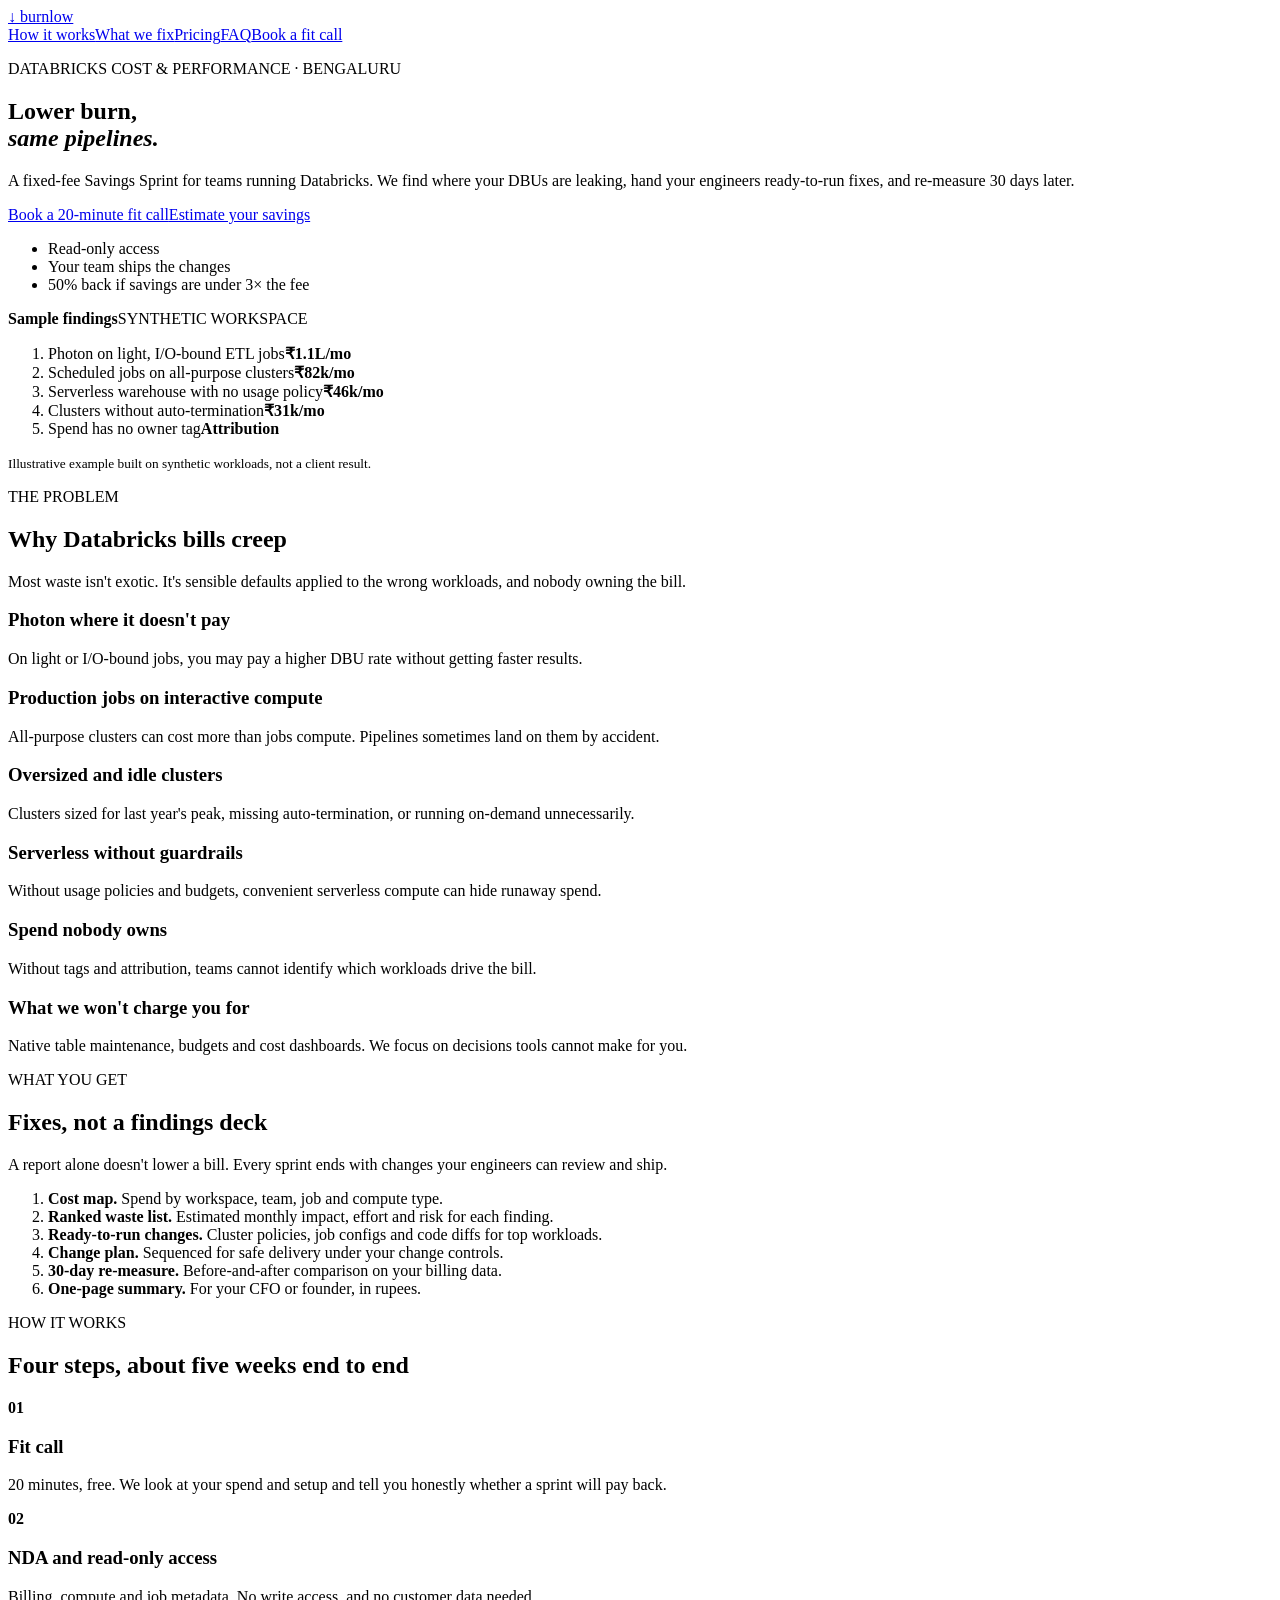
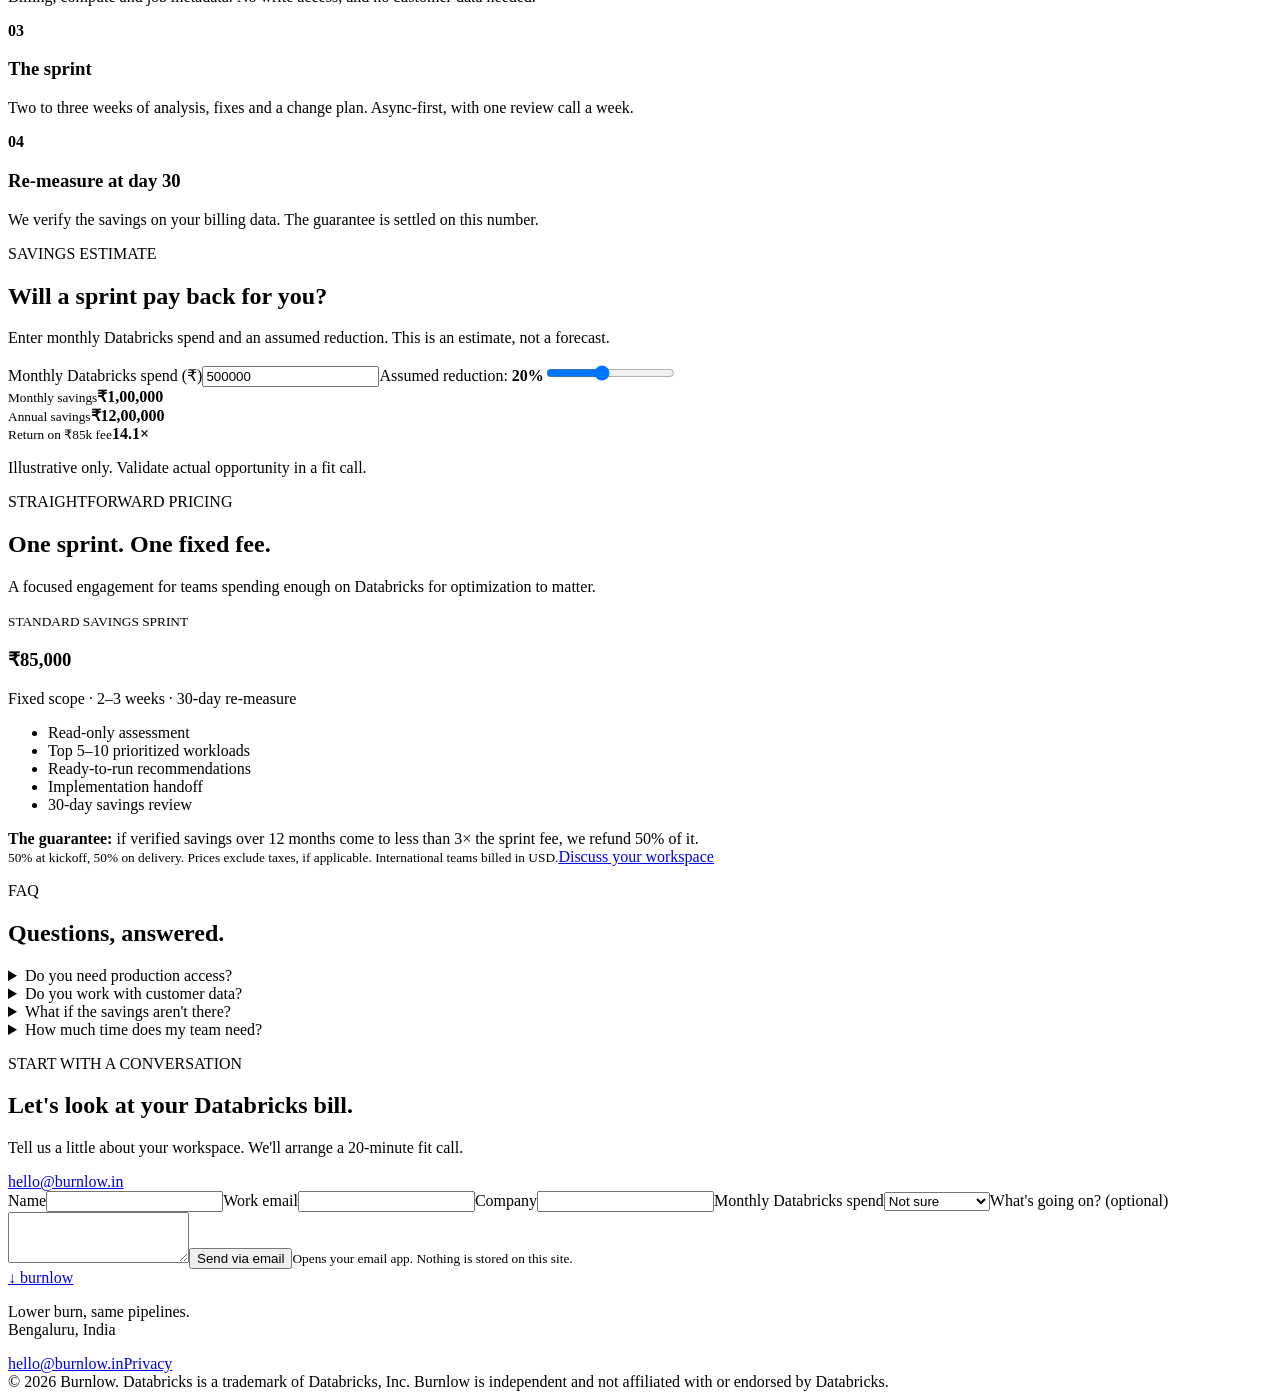
==== public/index.html @ 448f4ff1 "Add public/index.html" ====
<!doctype html>
<html lang="en-IN">
<head>
<meta charset="utf-8"><meta name="viewport" content="width=device-width,initial-scale=1">
<title>Burnlow · Databricks cost &amp; performance sprints</title>
<meta name="description" content="A fixed-fee Databricks Savings Sprint for Indian teams. Find where your DBUs leak, get ready-to-run fixes, and re-measure in 30 days. 50% back if savings are under 3× the fee.">
<link rel="canonical" href="https://burnlow.in/"><link rel="icon" href="assets/favicon.svg" type="image/svg+xml">
<link rel="stylesheet" href="assets/styles.css"><meta name="theme-color" content="#111827">
<meta property="og:type" content="website"><meta property="og:site_name" content="Burnlow"><meta property="og:url" content="https://burnlow.in/">
<meta property="og:title" content="Burnlow · Lower burn, same pipelines."><meta property="og:description" content="Fixed-fee Databricks Savings Sprints for Indian startups and scale-ups.">
<meta property="og:image" content="https://burnlow.in/assets/og-image.png"><meta name="twitter:card" content="summary_large_image">
</head>
<body>
<header class="header"><div class="wrap nav"><a class="brand" href="./"><span class="mark">↓</span> burnlow</a><nav><a href="#how">How it works</a><a href="#fixes">What we fix</a><a href="#pricing">Pricing</a><a href="#faq">FAQ</a><a class="button small" href="#contact">Book a fit call</a></nav></div></header>
<main>
<section class="hero"><div class="wrap hero-grid"><div><p class="eyebrow">DATABRICKS COST &amp; PERFORMANCE · BENGALURU</p><h1>Lower burn,<br><em>same pipelines.</em></h1><p class="lead">A fixed-fee Savings Sprint for teams running Databricks. We find where your DBUs are leaking, hand your engineers ready-to-run fixes, and re-measure 30 days later.</p><div class="actions"><a class="button" href="#contact">Book a 20-minute fit call</a><a class="button ghost" href="#calculator">Estimate your savings</a></div><ul class="checks"><li>Read-only access</li><li>Your team ships the changes</li><li>50% back if savings are under 3× the fee</li></ul></div><aside class="sample"><div class="sample-head"><b>Sample findings</b><span>SYNTHETIC WORKSPACE</span></div><ol><li><span>Photon on light, I/O-bound ETL jobs</span><b>₹1.1L/mo</b></li><li><span>Scheduled jobs on all-purpose clusters</span><b>₹82k/mo</b></li><li><span>Serverless warehouse with no usage policy</span><b>₹46k/mo</b></li><li><span>Clusters without auto-termination</span><b>₹31k/mo</b></li><li><span>Spend has no owner tag</span><b>Attribution</b></li></ol><small>Illustrative example built on synthetic workloads, not a client result.</small></aside></div></section>
<section class="section" id="problem"><div class="wrap"><p class="eyebrow">THE PROBLEM</p><h2>Why Databricks bills creep</h2><p class="intro">Most waste isn't exotic. It's sensible defaults applied to the wrong workloads, and nobody owning the bill.</p><div class="cards"><article><h3>Photon where it doesn't pay</h3><p>On light or I/O-bound jobs, you may pay a higher DBU rate without getting faster results.</p></article><article><h3>Production jobs on interactive compute</h3><p>All-purpose clusters can cost more than jobs compute. Pipelines sometimes land on them by accident.</p></article><article><h3>Oversized and idle clusters</h3><p>Clusters sized for last year's peak, missing auto-termination, or running on-demand unnecessarily.</p></article><article><h3>Serverless without guardrails</h3><p>Without usage policies and budgets, convenient serverless compute can hide runaway spend.</p></article><article><h3>Spend nobody owns</h3><p>Without tags and attribution, teams cannot identify which workloads drive the bill.</p></article><article class="dark"><h3>What we won't charge you for</h3><p>Native table maintenance, budgets and cost dashboards. We focus on decisions tools cannot make for you.</p></article></div></div></section>
<section class="section alt" id="fixes"><div class="wrap split"><div><p class="eyebrow">WHAT YOU GET</p><h2>Fixes, not a findings deck</h2><p class="intro">A report alone doesn't lower a bill. Every sprint ends with changes your engineers can review and ship.</p></div><ol class="deliver"><li><b>Cost map.</b> Spend by workspace, team, job and compute type.</li><li><b>Ranked waste list.</b> Estimated monthly impact, effort and risk for each finding.</li><li><b>Ready-to-run changes.</b> Cluster policies, job configs and code diffs for top workloads.</li><li><b>Change plan.</b> Sequenced for safe delivery under your change controls.</li><li><b>30-day re-measure.</b> Before-and-after comparison on your billing data.</li><li><b>One-page summary.</b> For your CFO or founder, in rupees.</li></ol></div></section>
<section class="section" id="how"><div class="wrap"><p class="eyebrow">HOW IT WORKS</p><h2>Four steps, about five weeks end to end</h2><div class="steps"><article><b>01</b><h3>Fit call</h3><p>20 minutes, free. We look at your spend and setup and tell you honestly whether a sprint will pay back.</p></article><article><b>02</b><h3>NDA and read-only access</h3><p>Billing, compute and job metadata. No write access, and no customer data needed.</p></article><article><b>03</b><h3>The sprint</h3><p>Two to three weeks of analysis, fixes and a change plan. Async-first, with one review call a week.</p></article><article><b>04</b><h3>Re-measure at day 30</h3><p>We verify the savings on your billing data. The guarantee is settled on this number.</p></article></div></div></section>
<section class="section alt" id="calculator"><div class="wrap calc"><div><p class="eyebrow">SAVINGS ESTIMATE</p><h2>Will a sprint pay back for you?</h2><p class="intro">Enter monthly Databricks spend and an assumed reduction. This is an estimate, not a forecast.</p></div><div class="calcbox"><label for="spend">Monthly Databricks spend (₹)</label><input id="spend" type="number" min="0" value="500000"><label for="pct">Assumed reduction: <strong id="pct-out">20%</strong></label><input id="pct" type="range" min="5" max="40" step="5" value="20"><div class="metrics"><div><small>Monthly savings</small><b id="monthly">₹1,00,000</b></div><div><small>Annual savings</small><b id="yearly">₹12,00,000</b></div><div><small>Return on ₹85k fee</small><b id="roi">14.1×</b></div></div><p id="verdict" class="verdict">Illustrative only. Actual savings depend on workload and implementation.</p></div></div></section>
<section class="section" id="pricing"><div class="wrap price"><div><p class="eyebrow">STRAIGHTFORWARD PRICING</p><h2>One sprint. One fixed fee.</h2><p class="intro">A focused engagement for teams spending enough on Databricks for optimization to matter.</p></div><div class="price-card"><small>STANDARD SAVINGS SPRINT</small><h3>₹85,000</h3><p>Fixed scope · 2–3 weeks · 30-day re-measure</p><ul><li>Read-only assessment</li><li>Top 5–10 prioritized workloads</li><li>Ready-to-run recommendations</li><li>Implementation handoff</li><li>30-day savings review</li></ul><div class="guarantee"><b>The guarantee:</b> if verified savings over 12 months come to less than 3× the sprint fee, we refund 50% of it.</div><small>50% at kickoff, 50% on delivery. Prices exclude taxes, if applicable. International teams billed in USD.</small><a class="button" href="#contact">Discuss your workspace</a></div></div></section>
<section class="section alt" id="faq"><div class="wrap narrow"><p class="eyebrow">FAQ</p><h2>Questions, answered.</h2><details><summary>Do you need production access?</summary><p>No. The assessment uses read-only billing, compute and job metadata. Your team reviews and applies any changes.</p></details><details><summary>Do you work with customer data?</summary><p>No customer or business data is required for the assessment.</p></details><details><summary>What if the savings aren't there?</summary><p>We'll say so during the fit call rather than recommend a sprint that is unlikely to pay back. The guarantee is based on verified savings over 12 months.</p></details><details><summary>How much time does my team need?</summary><p>One fit call, access to agreed metadata, and a weekly review. Your engineers own production changes.</p></details></div></section>
<section class="section contact" id="contact"><div class="wrap contact-grid"><div><p class="eyebrow">START WITH A CONVERSATION</p><h2>Let's look at your Databricks bill.</h2><p class="intro">Tell us a little about your workspace. We'll arrange a 20-minute fit call.</p><a class="email" href="mailto:hello@burnlow.in">hello@burnlow.in</a></div><form id="contact-form"><label>Name</label><input name="name" required><label>Work email</label><input name="email" type="email" required><label>Company</label><input name="company"><label>Monthly Databricks spend</label><select name="spend"><option>Not sure</option><option>Under ₹3 lakh</option><option>₹3–10 lakh</option><option>₹10–25 lakh</option><option>Over ₹25 lakh</option></select><label>What's going on? (optional)</label><textarea name="message" rows="3"></textarea><button class="button" type="submit">Send via email</button><small id="form-note">Opens your email app. Nothing is stored on this site.</small></form></div></section>
</main>
<footer><div class="wrap foot"><div><a class="brand" href="./"><span class="mark">↓</span> burnlow</a><p>Lower burn, same pipelines.<br>Bengaluru, India</p></div><div><a href="mailto:hello@burnlow.in">hello@burnlow.in</a><a href="privacy.html">Privacy</a></div></div><div class="wrap legal">© 2026 Burnlow. Databricks is a trademark of Databricks, Inc. Burnlow is independent and not affiliated with or endorsed by Databricks.</div></footer>
<script>
(()=>{const $=id=>document.getElementById(id),sp=$('spend'),pct=$('pct');function calc(){let s=Math.max(0,+sp.value||0),p=+pct.value/100,m=s*p,y=m*12;$('pct-out').textContent=pct.value+'%';$('monthly').textContent=new Intl.NumberFormat('en-IN',{style:'currency',currency:'INR',maximumFractionDigits:0}).format(m);$('yearly').textContent=new Intl.NumberFormat('en-IN',{style:'currency',currency:'INR',maximumFractionDigits:0}).format(y);$('roi').textContent=(y/85000).toFixed(1)+'×';$('verdict').textContent=s===0?'Enter your monthly spend to see an estimate.':s<300000||y/85000<3?'A sprint may not pay back yet. Start with Databricks built-in budgets and cost dashboards.':'Illustrative only. Validate actual opportunity in a fit call.'}sp.addEventListener('input',calc);pct.addEventListener('input',calc);calc();$('contact-form').addEventListener('submit',e=>{e.preventDefault();const d=new FormData(e.target),n=(d.get('name')||'').trim(),em=(d.get('email')||'').trim();if(!n||!/^\S+@\S+\.\S+$/.test(em)){$('form-note').textContent='Please add your name and a valid work email.';return}const body=['Name: '+n,'Email: '+em,'Company: '+d.get('company'),'Monthly spend: '+d.get('spend'),'',(d.get('message')||'')].join('\n');location.href='mailto:hello@burnlow.in?subject='+encodeURIComponent('Fit call request')+'&body='+encodeURIComponent(body)})})();
</script>
</body></html>
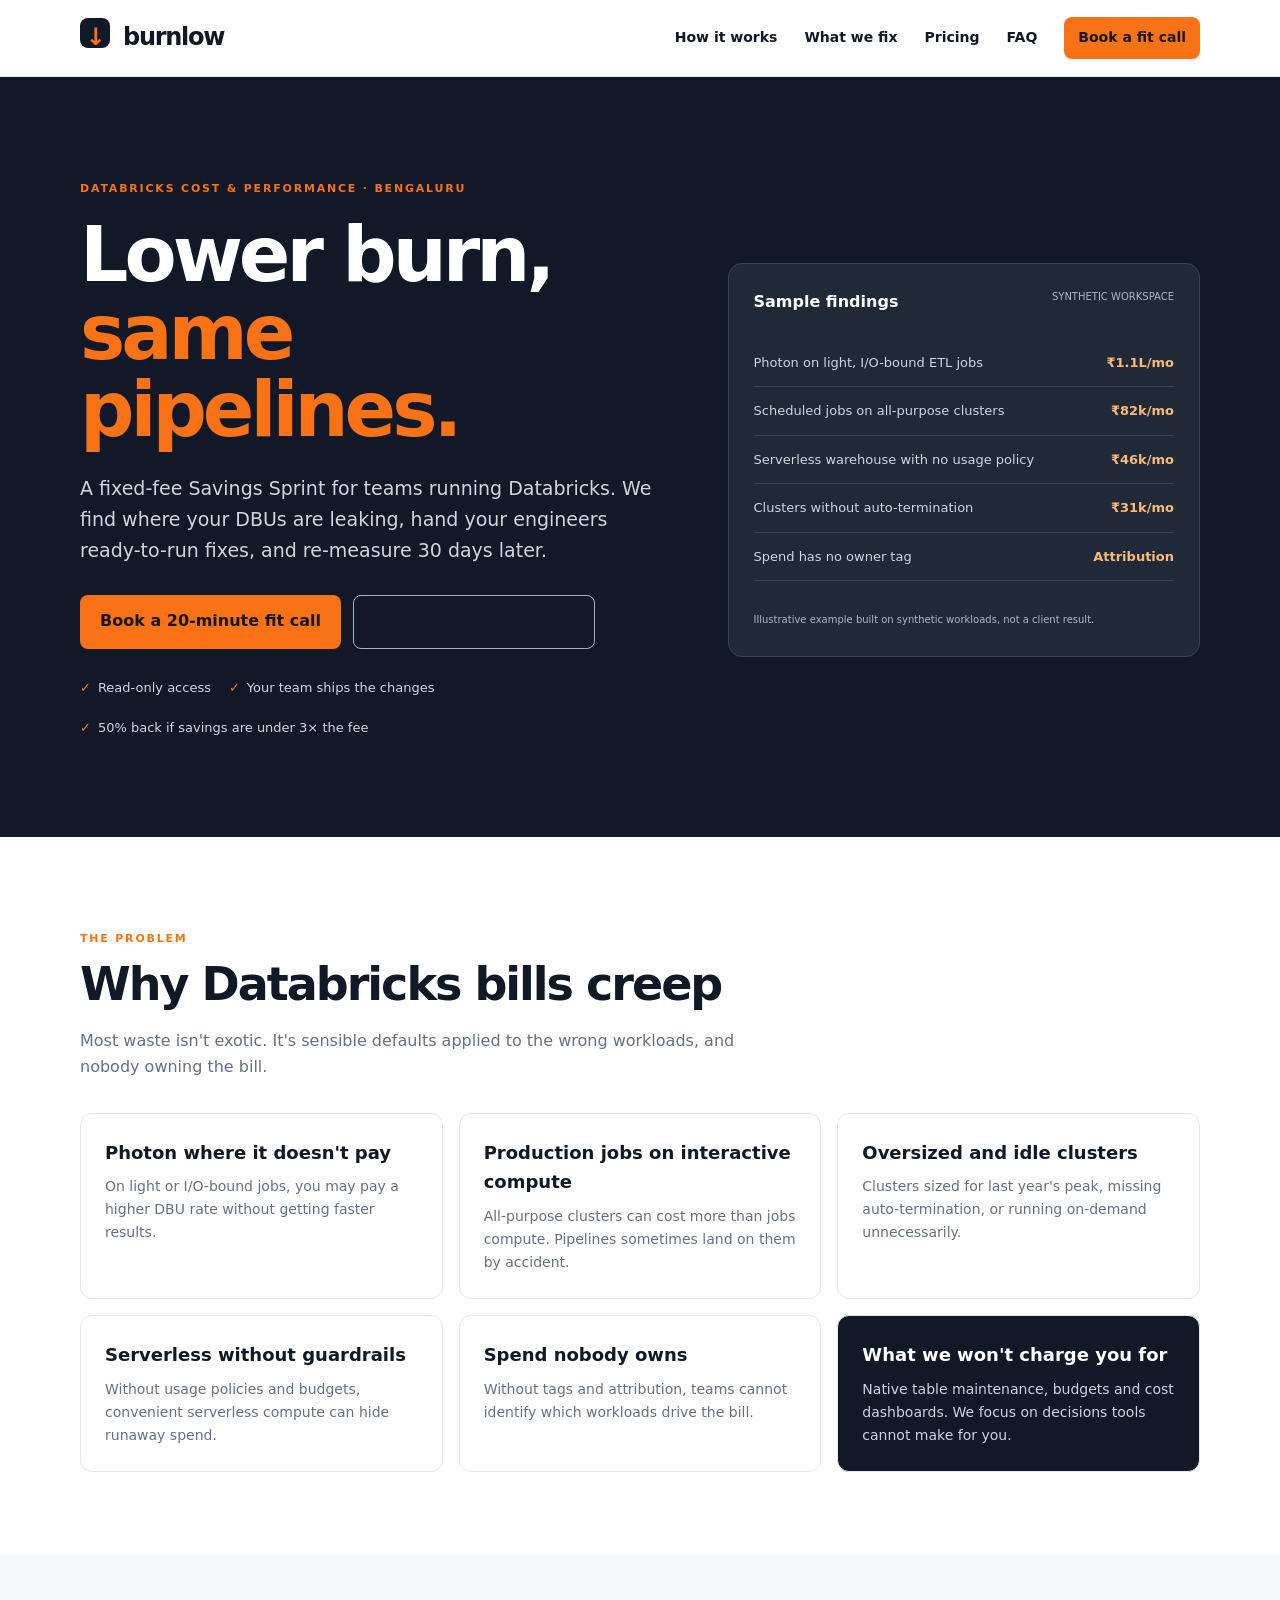
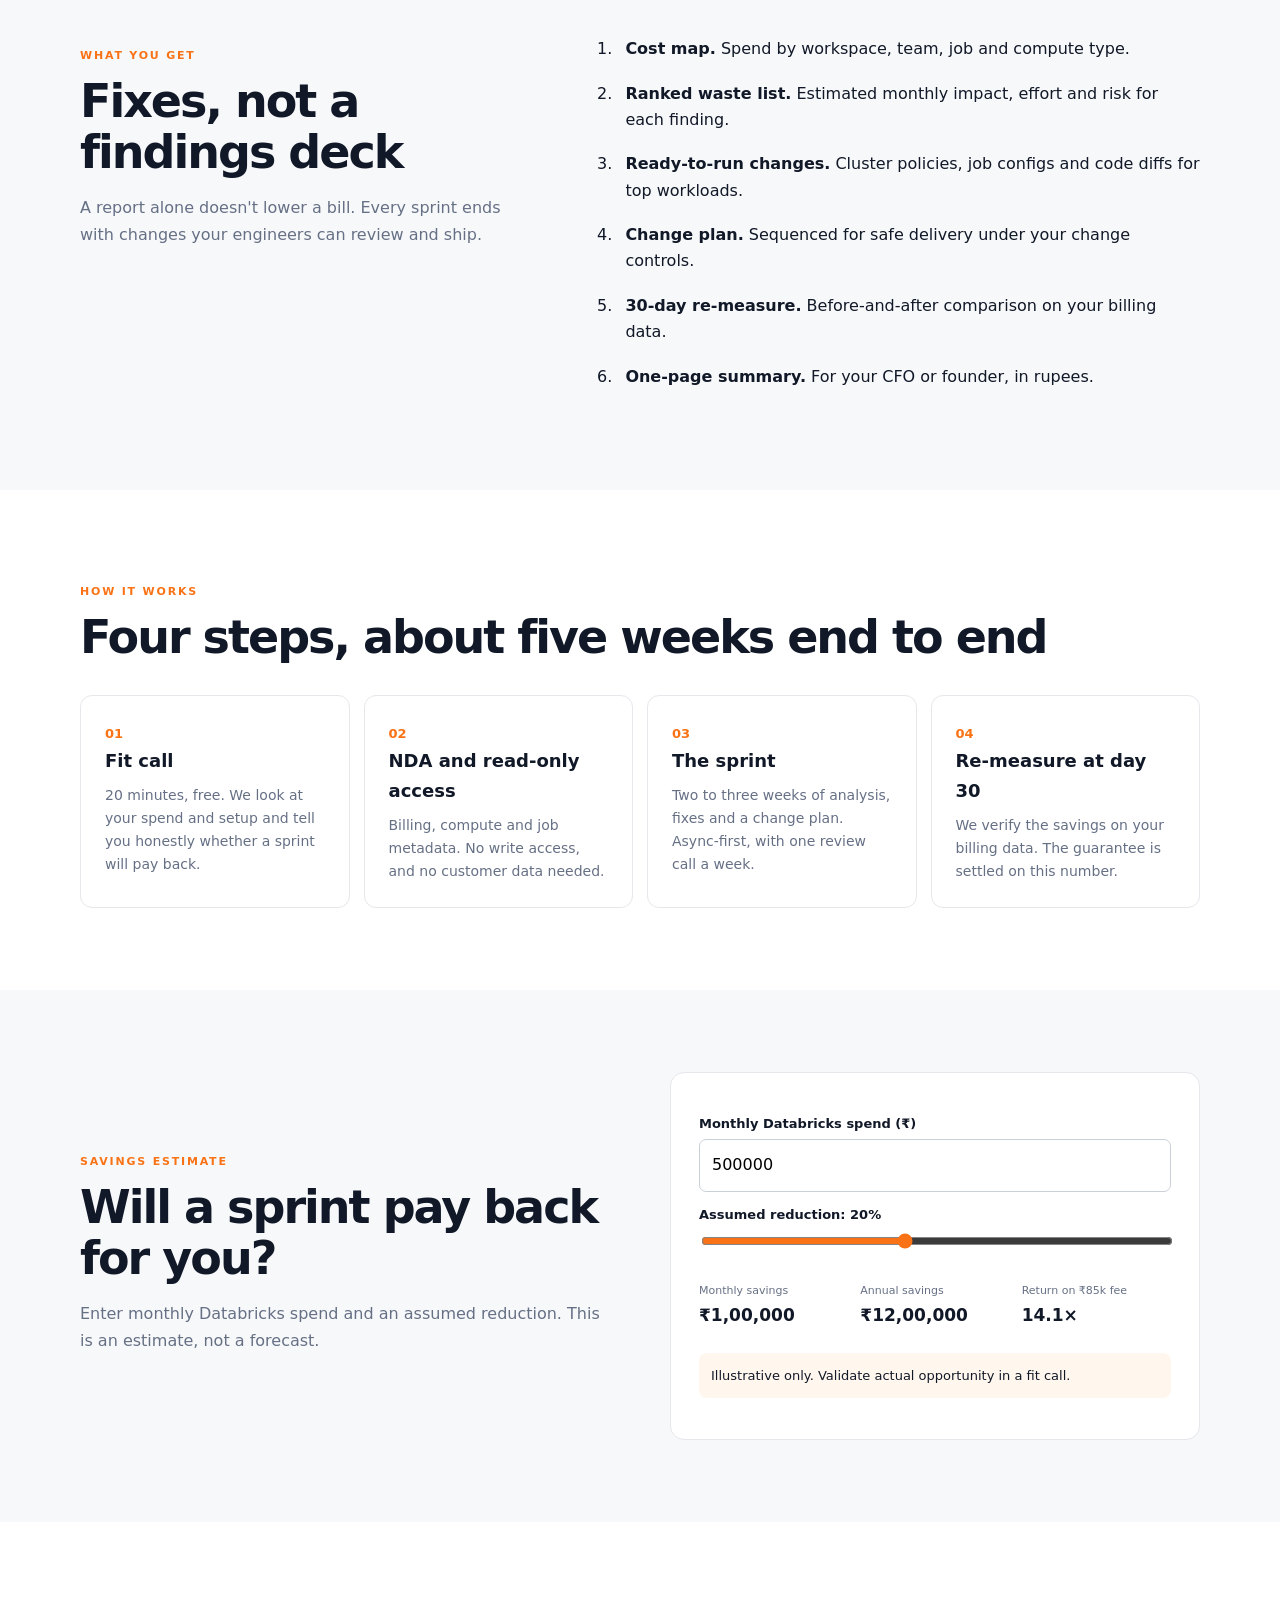
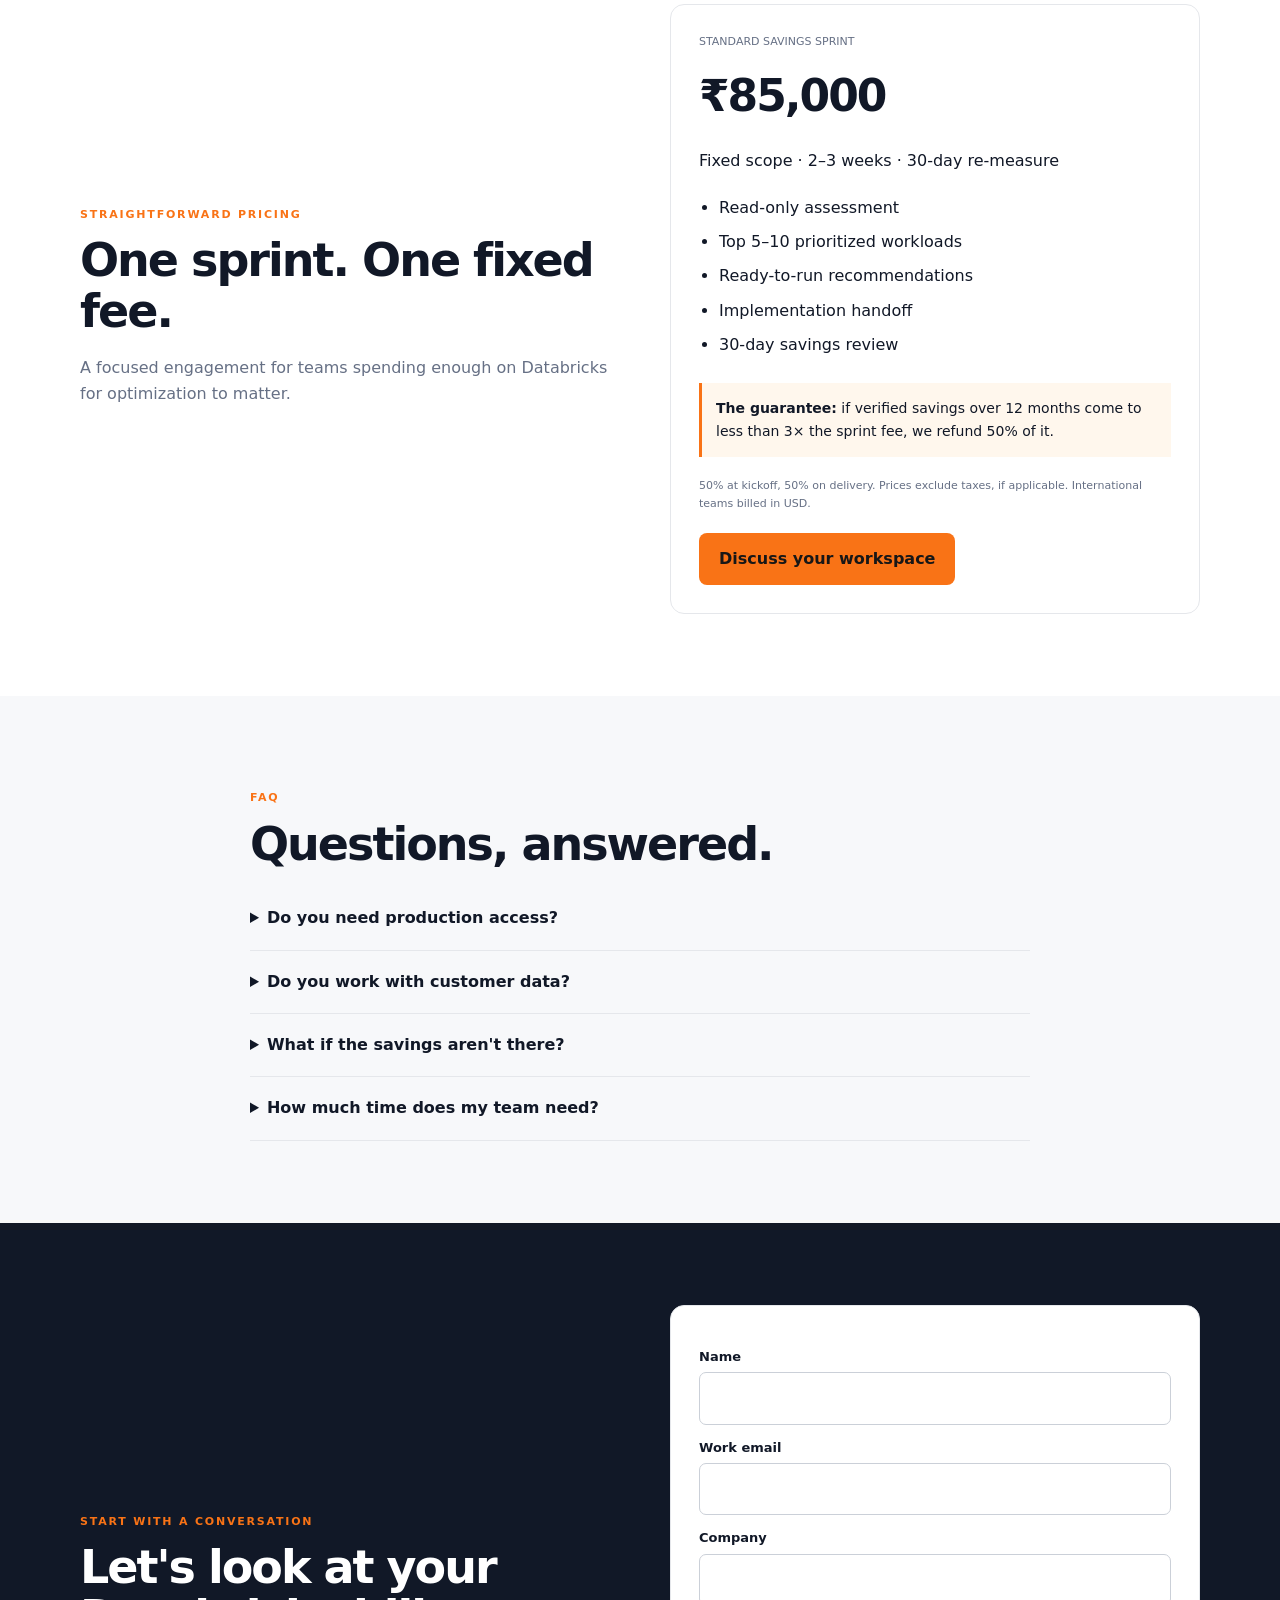
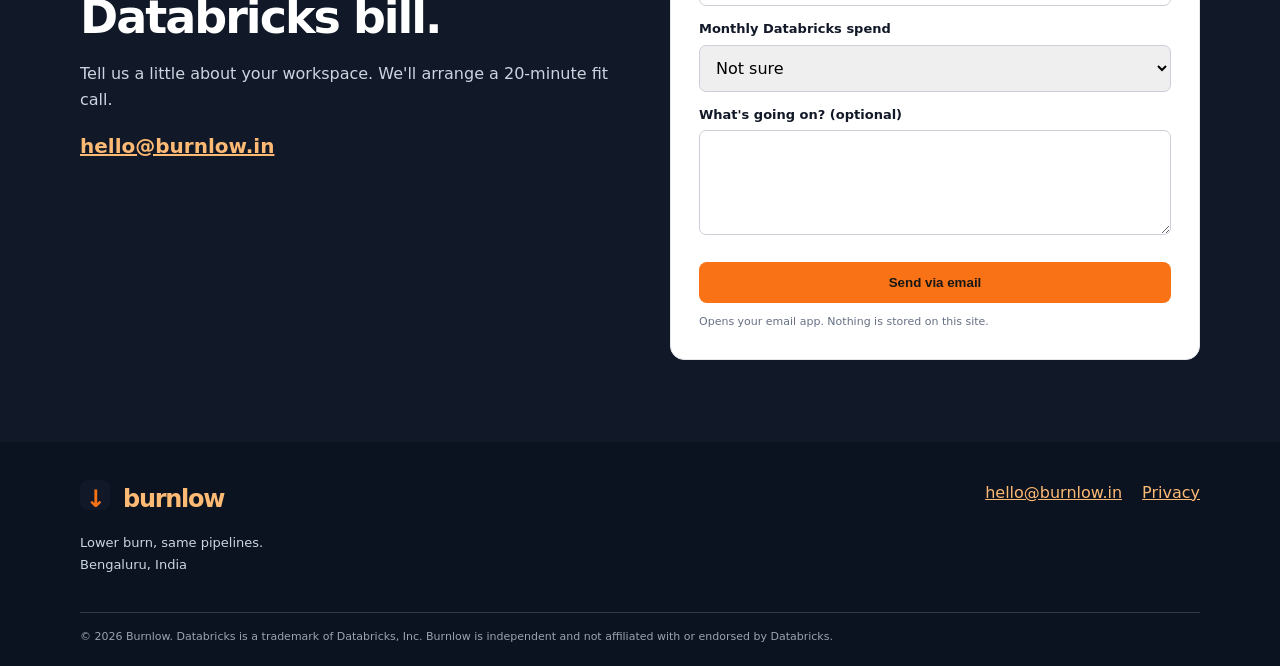
==== commit 30398761: "Remove social preview image until asset is added" ====
--- a/public/index.html
+++ b/public/index.html
@@ -8,7 +8,7 @@
 <link rel="stylesheet" href="assets/styles.css"><meta name="theme-color" content="#111827">
 <meta property="og:type" content="website"><meta property="og:site_name" content="Burnlow"><meta property="og:url" content="https://burnlow.in/">
 <meta property="og:title" content="Burnlow · Lower burn, same pipelines."><meta property="og:description" content="Fixed-fee Databricks Savings Sprints for Indian startups and scale-ups.">
-<meta property="og:image" content="https://burnlow.in/assets/og-image.png"><meta name="twitter:card" content="summary_large_image">
+<meta name="twitter:card" content="summary_large_image">
 </head>
 <body>
 <header class="header"><div class="wrap nav"><a class="brand" href="./"><span class="mark">↓</span> burnlow</a><nav><a href="#how">How it works</a><a href="#fixes">What we fix</a><a href="#pricing">Pricing</a><a href="#faq">FAQ</a><a class="button small" href="#contact">Book a fit call</a></nav></div></header>
--- a/public/assets/styles.css
+++ b/public/assets/styles.css
@@ -0,0 +1 @@
+:root{--ink:#111827;--muted:#667085;--line:#e5e7eb;--ember:#f97316;--paper:#fff;--soft:#f7f8fa}*{box-sizing:border-box}html{scroll-behavior:smooth}body{margin:0;color:var(--ink);font:16px/1.65 Inter,ui-sans-serif,system-ui,-apple-system,BlinkMacSystemFont,"Segoe UI",sans-serif}a{color:inherit}.wrap{width:min(1120px,calc(100% - 40px));margin:auto}.header{position:sticky;top:0;background:#ffffffed;backdrop-filter:blur(12px);border-bottom:1px solid var(--line);z-index:5}.nav{height:76px;display:flex;align-items:center;justify-content:space-between}.brand{font-size:24px;font-weight:850;text-decoration:none;letter-spacing:-1.3px}.mark{display:inline-grid;place-items:center;background:var(--ink);color:var(--ember);width:30px;height:30px;border-radius:8px;margin-right:6px}.nav nav{display:flex;align-items:center;gap:27px}.nav nav a{text-decoration:none;font-size:14px;font-weight:650}.button{display:inline-block;background:var(--ember);color:#171717;padding:13px 20px;border:0;border-radius:8px;text-decoration:none;font-weight:800;cursor:pointer}.button.small{padding:9px 14px}.button.ghost{background:transparent;border:1px solid #aab0bb;color:var(--ink)}.hero{background:#111827;color:white;padding:92px 0 86px}.hero-grid{display:grid;grid-template-columns:1.1fr .9fr;gap:70px;align-items:center}.eyebrow{font-size:11px;letter-spacing:1.8px;font-weight:850;color:var(--ember)}h1{font-size:clamp(48px,6vw,76px);line-height:1.02;letter-spacing:-4px;margin:18px 0 24px}h1 em{color:var(--ember);font-style:normal}.lead{font-size:19px;color:#d1d5db;max-width:600px}.actions{display:flex;gap:12px;flex-wrap:wrap;margin:28px 0}.checks{display:flex;gap:18px;flex-wrap:wrap;padding:0;list-style:none;color:#d1d5db;font-size:13px}.checks li:before{content:"✓";color:var(--ember);margin-right:7px}.sample{background:#1f2937;border:1px solid #394454;border-radius:14px;padding:25px}.sample-head{display:flex;justify-content:space-between;gap:10px;color:#fff}.sample-head span,.sample small{font-size:10px;color:#aeb8c7}.sample ol{padding:0;list-style:none;margin:24px 0}.sample li{display:flex;justify-content:space-between;gap:14px;border-bottom:1px solid #394454;padding:13px 0;font-size:13px;color:#d1d5db}.sample li b{color:#fdba74;white-space:nowrap}.section{padding:82px 0}.alt{background:var(--soft)}h2{font-size:clamp(32px,4vw,46px);letter-spacing:-2px;line-height:1.1;margin:8px 0 18px}.intro{color:var(--muted);max-width:680px}.cards{display:grid;grid-template-columns:repeat(3,1fr);gap:16px;margin-top:32px}.cards article,.steps article{padding:24px;background:white;border:1px solid var(--line);border-radius:12px}.cards h3,.steps h3{margin:0 0 8px;font-size:18px}.cards p,.steps p{color:var(--muted);font-size:14px;margin:0}.cards .dark{background:var(--ink);color:white}.cards .dark p{color:#cbd5e1}.split{display:grid;grid-template-columns:.85fr 1.15fr;gap:65px}.deliver{margin:0;padding-left:24px}.deliver li{padding:0 0 18px 8px}.steps{display:grid;grid-template-columns:repeat(4,1fr);gap:14px;margin-top:32px}.steps article>b{color:var(--ember);font-size:13px}.calc,.price,.contact-grid{display:grid;grid-template-columns:1fr 1fr;gap:60px;align-items:center}.calcbox,.price-card,form{background:white;border:1px solid var(--line);border-radius:14px;padding:28px}.calcbox label,form label{display:block;font-size:13px;font-weight:750;margin:12px 0 5px}.calcbox input,form input,form select,form textarea{width:100%;padding:12px;border:1px solid #cbd0d8;border-radius:7px;font:inherit}.calcbox input[type=range]{padding:0;accent-color:var(--ember)}.metrics{display:grid;grid-template-columns:repeat(3,1fr);gap:12px;margin:24px 0}.metrics small,.price-card small{display:block;color:var(--muted);font-size:11px}.metrics b{font-size:17px}.verdict{background:#fff7ed;padding:12px;border-radius:8px;font-size:13px}.price-card h3{font-size:44px;letter-spacing:-2px;margin:8px 0}.price-card ul{padding-left:20px}.price-card li{padding:4px 0}.guarantee{background:#fff7ed;border-left:3px solid var(--ember);padding:14px;margin:20px 0;font-size:14px}.price-card .button{margin-top:20px}.narrow{max-width:780px}details{border-bottom:1px solid var(--line);padding:18px 0}summary{font-weight:750;cursor:pointer}details p{color:var(--muted)}.contact{background:var(--ink);color:white}.contact .intro{color:#cbd5e1}.email{color:#fdba74;font-size:20px;font-weight:750}.contact form{color:var(--ink)}form .button{width:100%;margin-top:18px}form small{display:block;color:var(--muted);font-size:11px;margin-top:10px}footer{background:#0b1220;color:#cbd5e1;padding:38px 0 20px}.foot{display:flex;justify-content:space-between}.foot>div:last-child{display:flex;gap:20px}.foot a{color:#fdba74}.foot p{font-size:13px}.legal{border-top:1px solid #303949;margin-top:24px;padding-top:15px;font-size:11px;color:#9ca3af}@media(max-width:800px){.nav nav{gap:12px}.nav nav a:not(.button){display:none}.hero-grid,.split,.calc,.price,.contact-grid{grid-template-columns:1fr;gap:32px}.hero{padding:65px 0}.cards{grid-template-columns:repeat(2,1fr)}.steps{grid-template-columns:repeat(2,1fr)}h1{letter-spacing:-2px}}@media(max-width:520px){.wrap{width:min(100% - 28px,1120px)}.cards,.steps{grid-template-columns:1fr}.section{padding:60px 0}.checks{display:grid;gap:7px}.metrics{grid-template-columns:1fr}.foot{gap:20px;flex-direction:column}.foot>div:last-child{flex-direction:column;gap:5px}.sample li{font-size:12px}}
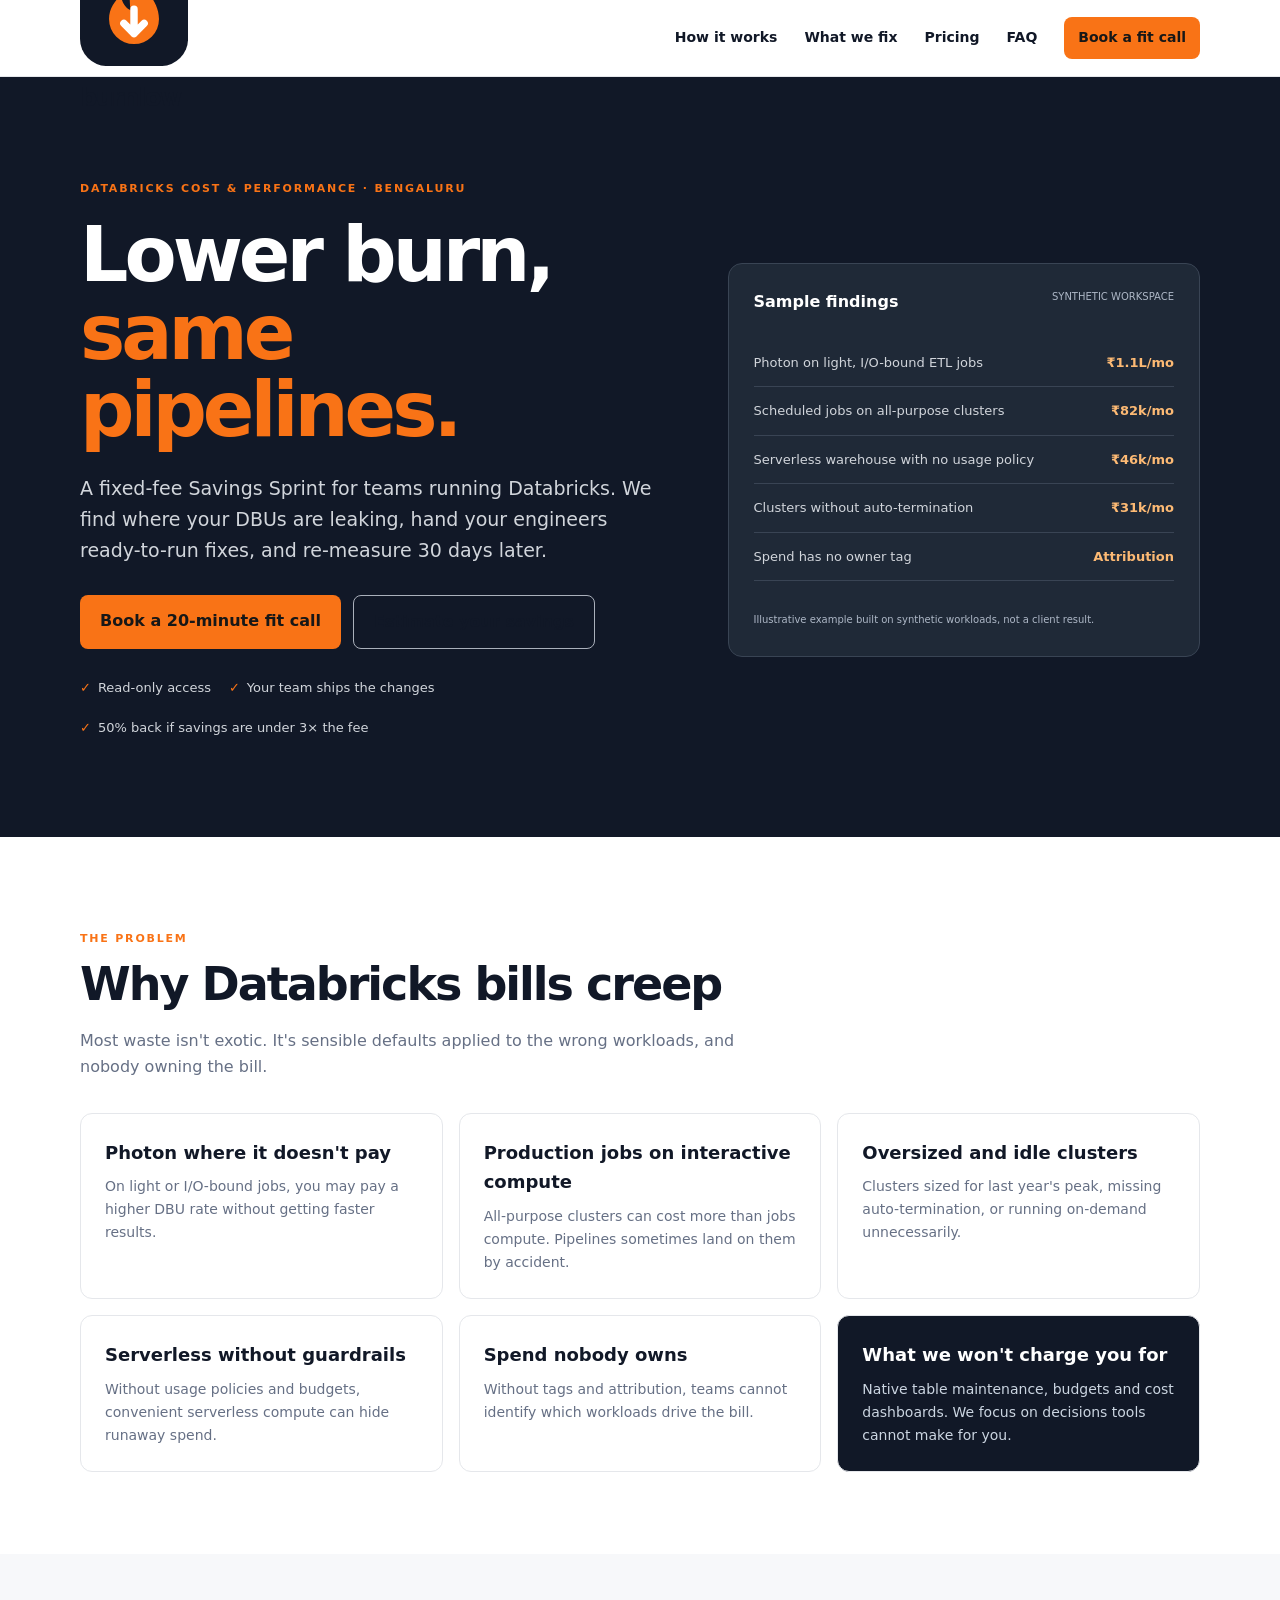
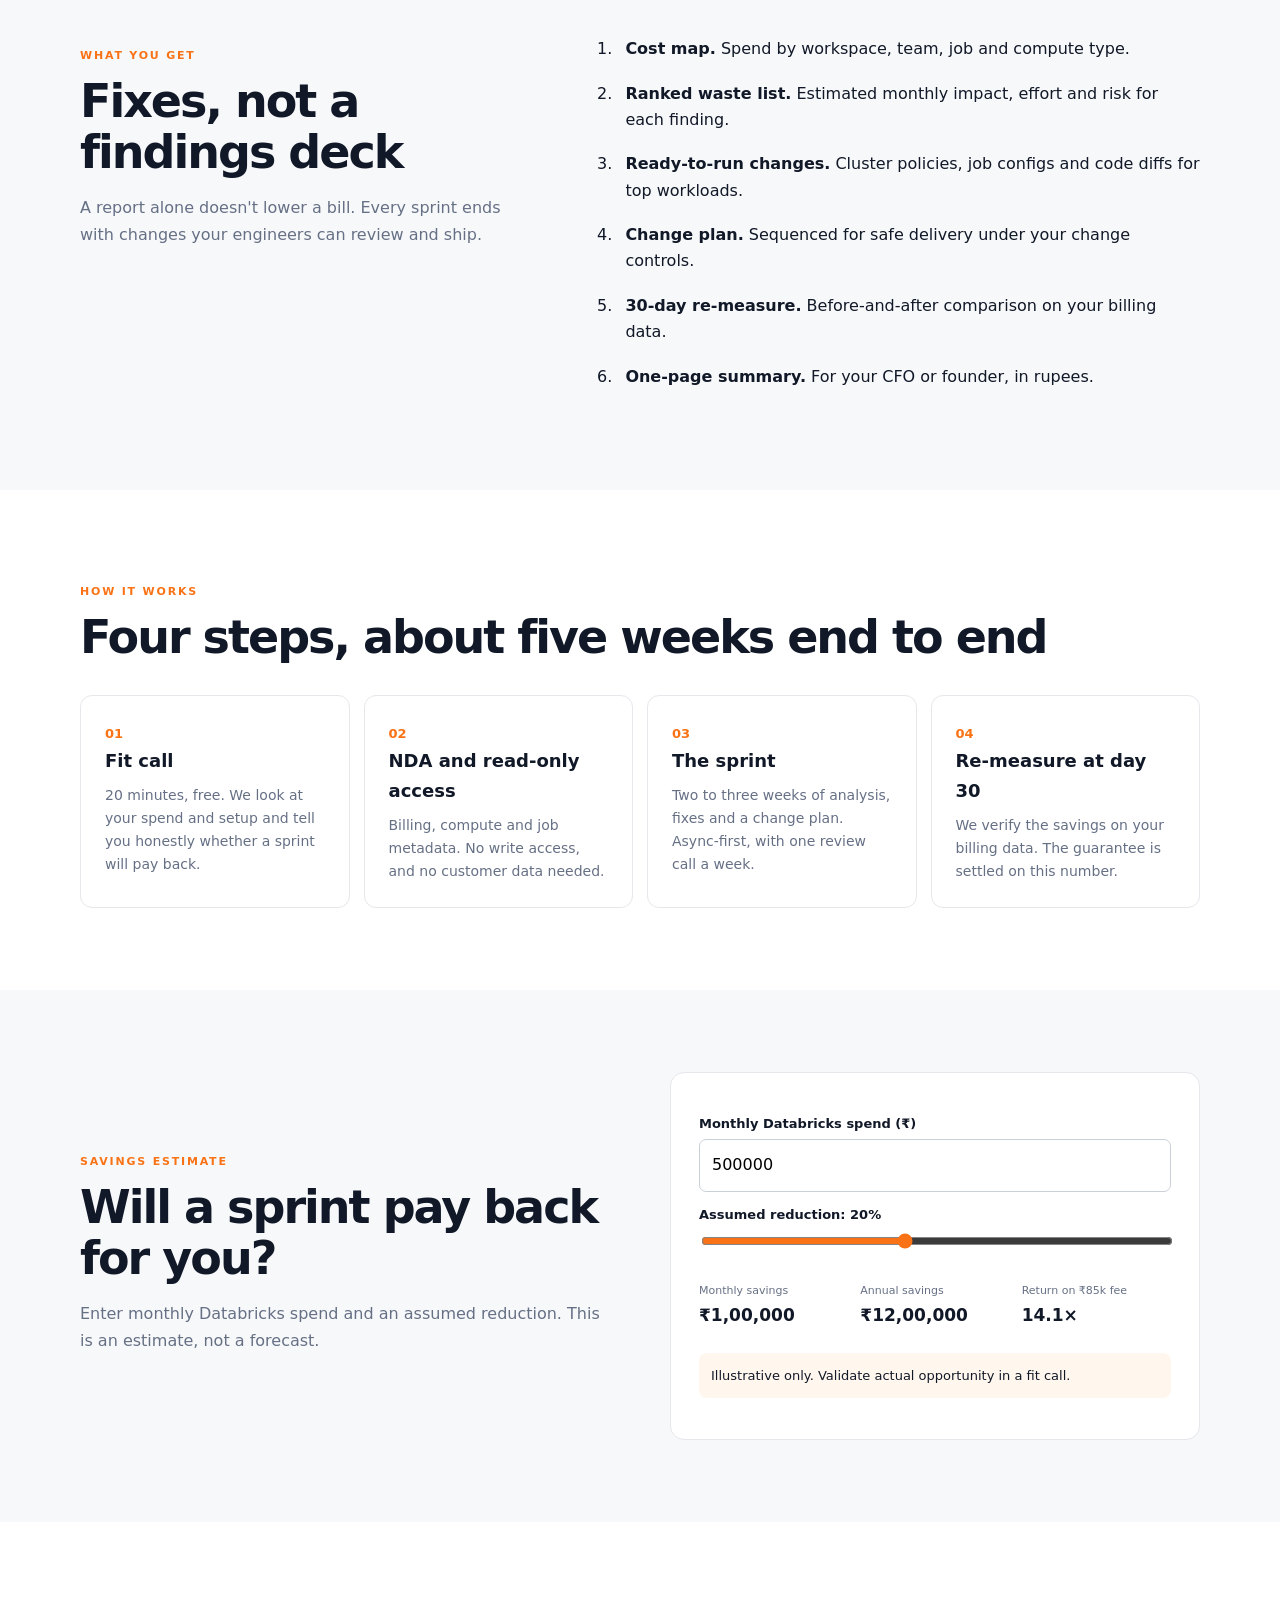
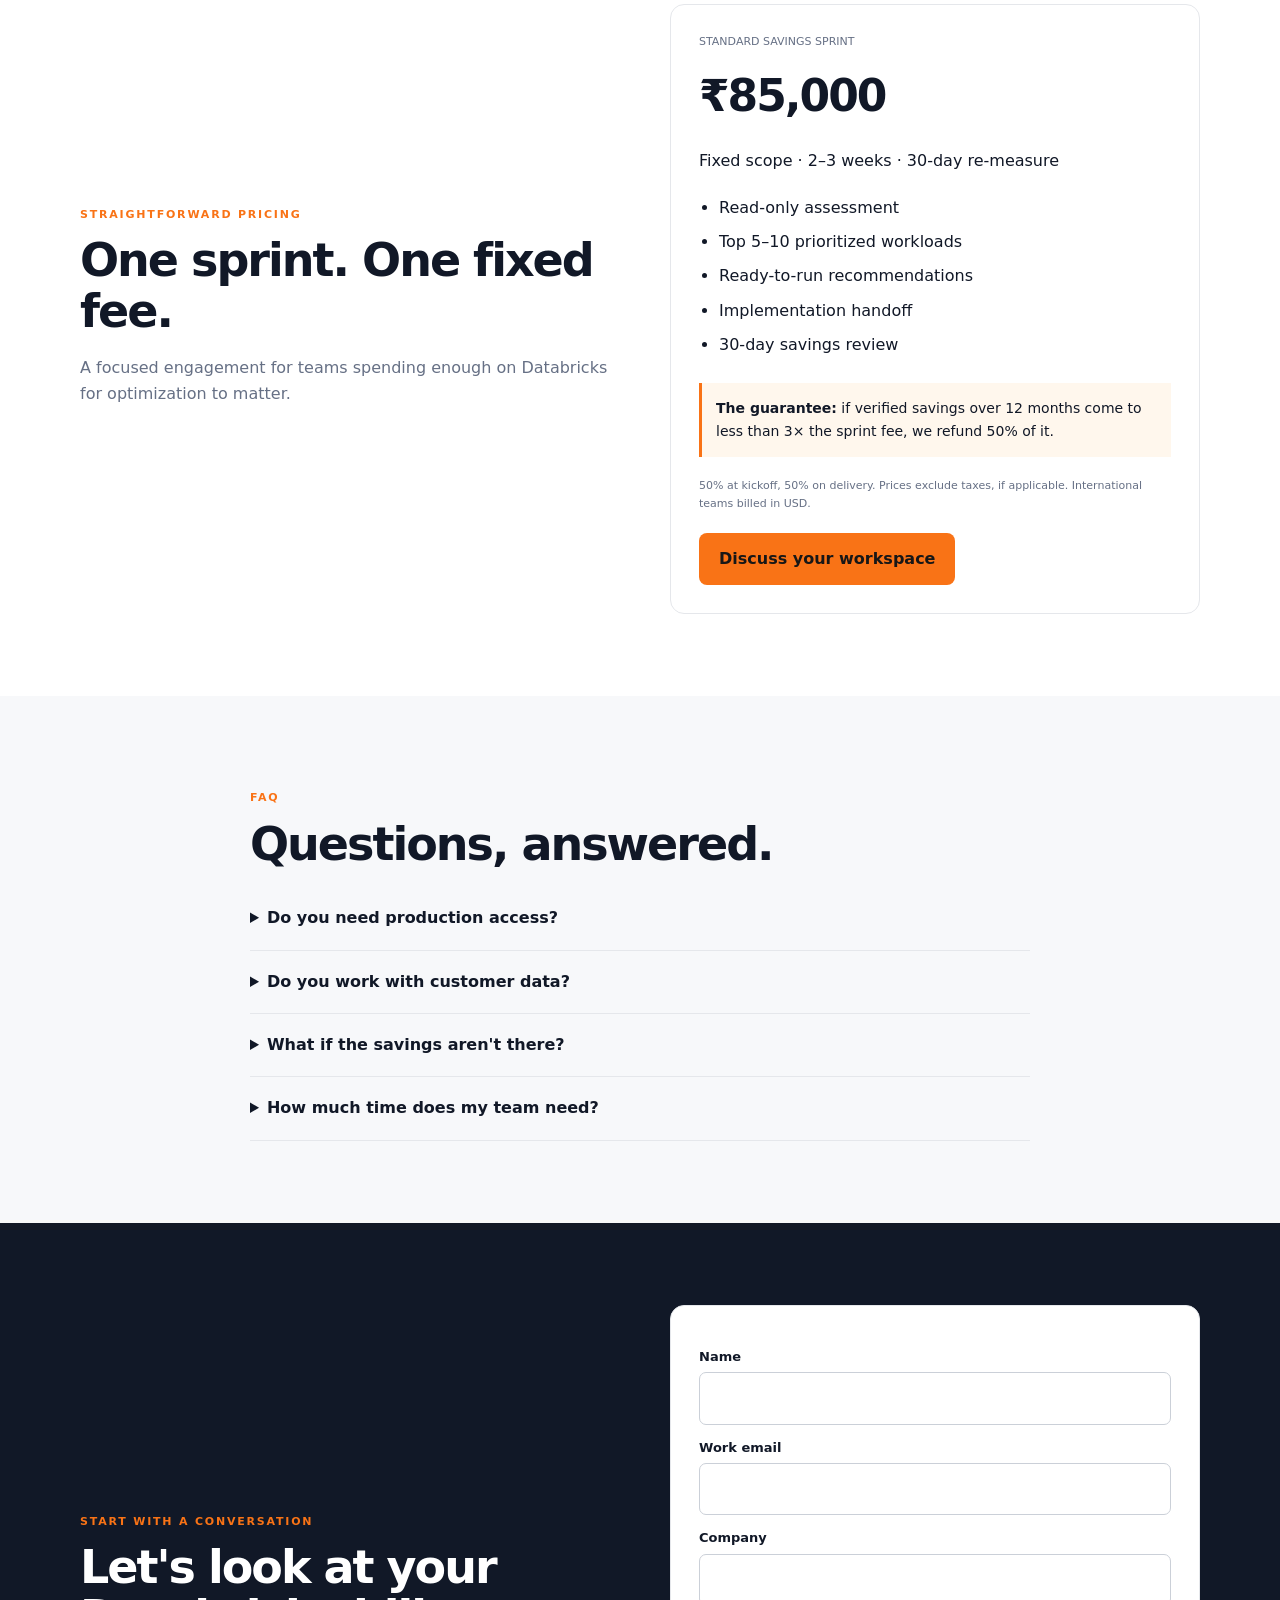
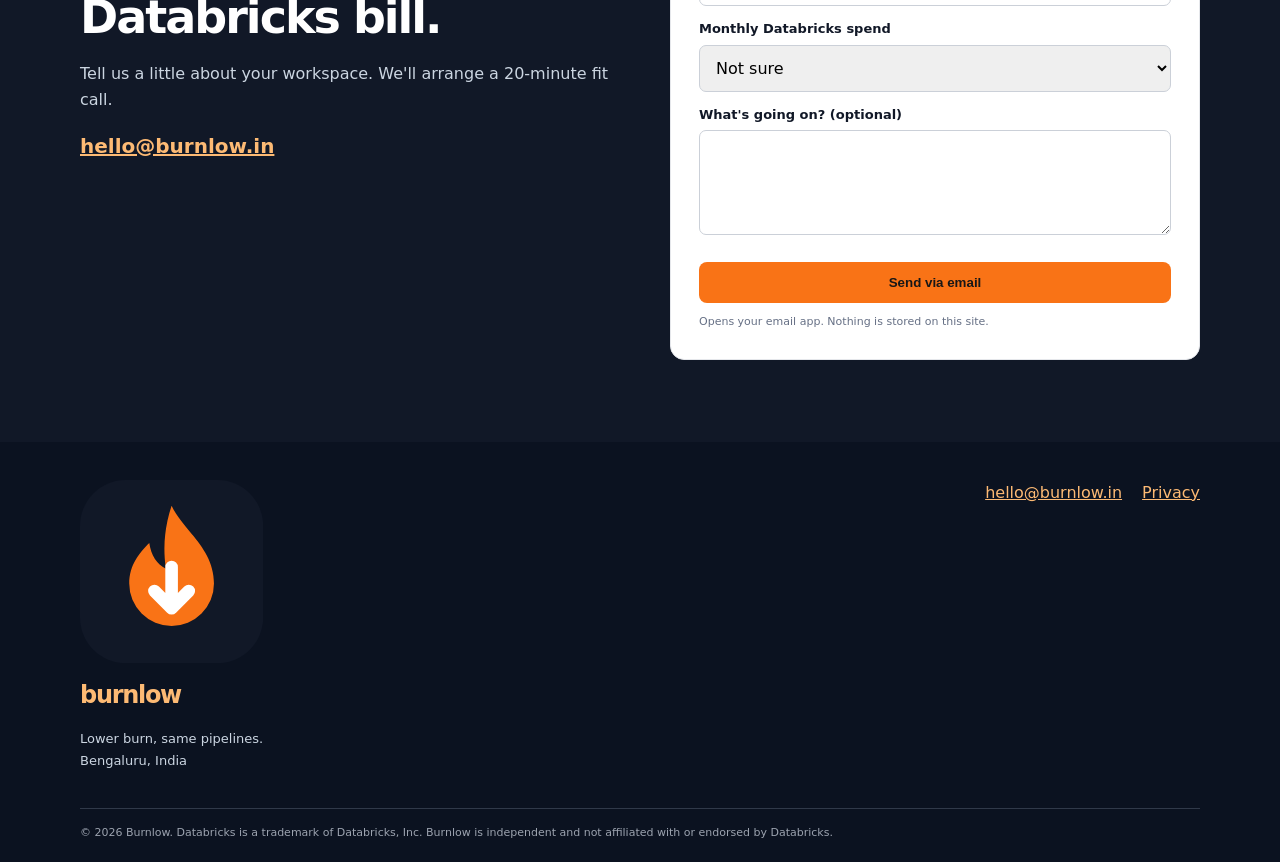
==== commit 508bc6dc: "Restore original Burnlow flame logo" ====
--- a/public/index.html
+++ b/public/index.html
@@ -11,7 +11,7 @@
 <meta name="twitter:card" content="summary_large_image">
 </head>
 <body>
-<header class="header"><div class="wrap nav"><a class="brand" href="./"><span class="mark">↓</span> burnlow</a><nav><a href="#how">How it works</a><a href="#fixes">What we fix</a><a href="#pricing">Pricing</a><a href="#faq">FAQ</a><a class="button small" href="#contact">Book a fit call</a></nav></div></header>
+<header class="header"><div class="wrap nav"><a class="brand" href="./"><svg class="brand-mark" viewBox="0 0 32 32" aria-hidden="true"><rect width="32" height="32" rx="8" fill="#111827"/><path d="M16 4.5c2 4.3 7.4 7.4 7.4 13.6a7.4 7.4 0 0 1-14.8 0c0-3.3 1.8-5.4 3.5-7.1.3 2.1 1.3 3.7 2.9 4.5-.6-4.1-.1-7.7 1-11z" fill="#f97316"/><path d="M16 15.2v7.2m-3-3 3 3 3-3" fill="none" stroke="#fff" stroke-width="2.2" stroke-linecap="round" stroke-linejoin="round"/></svg> burnlow</a><nav><a href="#how">How it works</a><a href="#fixes">What we fix</a><a href="#pricing">Pricing</a><a href="#faq">FAQ</a><a class="button small" href="#contact">Book a fit call</a></nav></div></header>
 <main>
 <section class="hero"><div class="wrap hero-grid"><div><p class="eyebrow">DATABRICKS COST &amp; PERFORMANCE · BENGALURU</p><h1>Lower burn,<br><em>same pipelines.</em></h1><p class="lead">A fixed-fee Savings Sprint for teams running Databricks. We find where your DBUs are leaking, hand your engineers ready-to-run fixes, and re-measure 30 days later.</p><div class="actions"><a class="button" href="#contact">Book a 20-minute fit call</a><a class="button ghost" href="#calculator">Estimate your savings</a></div><ul class="checks"><li>Read-only access</li><li>Your team ships the changes</li><li>50% back if savings are under 3× the fee</li></ul></div><aside class="sample"><div class="sample-head"><b>Sample findings</b><span>SYNTHETIC WORKSPACE</span></div><ol><li><span>Photon on light, I/O-bound ETL jobs</span><b>₹1.1L/mo</b></li><li><span>Scheduled jobs on all-purpose clusters</span><b>₹82k/mo</b></li><li><span>Serverless warehouse with no usage policy</span><b>₹46k/mo</b></li><li><span>Clusters without auto-termination</span><b>₹31k/mo</b></li><li><span>Spend has no owner tag</span><b>Attribution</b></li></ol><small>Illustrative example built on synthetic workloads, not a client result.</small></aside></div></section>
 <section class="section" id="problem"><div class="wrap"><p class="eyebrow">THE PROBLEM</p><h2>Why Databricks bills creep</h2><p class="intro">Most waste isn't exotic. It's sensible defaults applied to the wrong workloads, and nobody owning the bill.</p><div class="cards"><article><h3>Photon where it doesn't pay</h3><p>On light or I/O-bound jobs, you may pay a higher DBU rate without getting faster results.</p></article><article><h3>Production jobs on interactive compute</h3><p>All-purpose clusters can cost more than jobs compute. Pipelines sometimes land on them by accident.</p></article><article><h3>Oversized and idle clusters</h3><p>Clusters sized for last year's peak, missing auto-termination, or running on-demand unnecessarily.</p></article><article><h3>Serverless without guardrails</h3><p>Without usage policies and budgets, convenient serverless compute can hide runaway spend.</p></article><article><h3>Spend nobody owns</h3><p>Without tags and attribution, teams cannot identify which workloads drive the bill.</p></article><article class="dark"><h3>What we won't charge you for</h3><p>Native table maintenance, budgets and cost dashboards. We focus on decisions tools cannot make for you.</p></article></div></div></section>
@@ -22,7 +22,7 @@
 <section class="section alt" id="faq"><div class="wrap narrow"><p class="eyebrow">FAQ</p><h2>Questions, answered.</h2><details><summary>Do you need production access?</summary><p>No. The assessment uses read-only billing, compute and job metadata. Your team reviews and applies any changes.</p></details><details><summary>Do you work with customer data?</summary><p>No customer or business data is required for the assessment.</p></details><details><summary>What if the savings aren't there?</summary><p>We'll say so during the fit call rather than recommend a sprint that is unlikely to pay back. The guarantee is based on verified savings over 12 months.</p></details><details><summary>How much time does my team need?</summary><p>One fit call, access to agreed metadata, and a weekly review. Your engineers own production changes.</p></details></div></section>
 <section class="section contact" id="contact"><div class="wrap contact-grid"><div><p class="eyebrow">START WITH A CONVERSATION</p><h2>Let's look at your Databricks bill.</h2><p class="intro">Tell us a little about your workspace. We'll arrange a 20-minute fit call.</p><a class="email" href="mailto:hello@burnlow.in">hello@burnlow.in</a></div><form id="contact-form"><label>Name</label><input name="name" required><label>Work email</label><input name="email" type="email" required><label>Company</label><input name="company"><label>Monthly Databricks spend</label><select name="spend"><option>Not sure</option><option>Under ₹3 lakh</option><option>₹3–10 lakh</option><option>₹10–25 lakh</option><option>Over ₹25 lakh</option></select><label>What's going on? (optional)</label><textarea name="message" rows="3"></textarea><button class="button" type="submit">Send via email</button><small id="form-note">Opens your email app. Nothing is stored on this site.</small></form></div></section>
 </main>
-<footer><div class="wrap foot"><div><a class="brand" href="./"><span class="mark">↓</span> burnlow</a><p>Lower burn, same pipelines.<br>Bengaluru, India</p></div><div><a href="mailto:hello@burnlow.in">hello@burnlow.in</a><a href="privacy.html">Privacy</a></div></div><div class="wrap legal">© 2026 Burnlow. Databricks is a trademark of Databricks, Inc. Burnlow is independent and not affiliated with or endorsed by Databricks.</div></footer>
+<footer><div class="wrap foot"><div><a class="brand" href="./"><svg class="brand-mark" viewBox="0 0 32 32" aria-hidden="true"><rect width="32" height="32" rx="8" fill="#111827"/><path d="M16 4.5c2 4.3 7.4 7.4 7.4 13.6a7.4 7.4 0 0 1-14.8 0c0-3.3 1.8-5.4 3.5-7.1.3 2.1 1.3 3.7 2.9 4.5-.6-4.1-.1-7.7 1-11z" fill="#f97316"/><path d="M16 15.2v7.2m-3-3 3 3 3-3" fill="none" stroke="#fff" stroke-width="2.2" stroke-linecap="round" stroke-linejoin="round"/></svg> burnlow</a><p>Lower burn, same pipelines.<br>Bengaluru, India</p></div><div><a href="mailto:hello@burnlow.in">hello@burnlow.in</a><a href="privacy.html">Privacy</a></div></div><div class="wrap legal">© 2026 Burnlow. Databricks is a trademark of Databricks, Inc. Burnlow is independent and not affiliated with or endorsed by Databricks.</div></footer>
 <script>
 (()=>{const $=id=>document.getElementById(id),sp=$('spend'),pct=$('pct');function calc(){let s=Math.max(0,+sp.value||0),p=+pct.value/100,m=s*p,y=m*12;$('pct-out').textContent=pct.value+'%';$('monthly').textContent=new Intl.NumberFormat('en-IN',{style:'currency',currency:'INR',maximumFractionDigits:0}).format(m);$('yearly').textContent=new Intl.NumberFormat('en-IN',{style:'currency',currency:'INR',maximumFractionDigits:0}).format(y);$('roi').textContent=(y/85000).toFixed(1)+'×';$('verdict').textContent=s===0?'Enter your monthly spend to see an estimate.':s<300000||y/85000<3?'A sprint may not pay back yet. Start with Databricks built-in budgets and cost dashboards.':'Illustrative only. Validate actual opportunity in a fit call.'}sp.addEventListener('input',calc);pct.addEventListener('input',calc);calc();$('contact-form').addEventListener('submit',e=>{e.preventDefault();const d=new FormData(e.target),n=(d.get('name')||'').trim(),em=(d.get('email')||'').trim();if(!n||!/^\S+@\S+\.\S+$/.test(em)){$('form-note').textContent='Please add your name and a valid work email.';return}const body=['Name: '+n,'Email: '+em,'Company: '+d.get('company'),'Monthly spend: '+d.get('spend'),'',(d.get('message')||'')].join('\n');location.href='mailto:hello@burnlow.in?subject='+encodeURIComponent('Fit call request')+'&body='+encodeURIComponent(body)})})();
 </script>
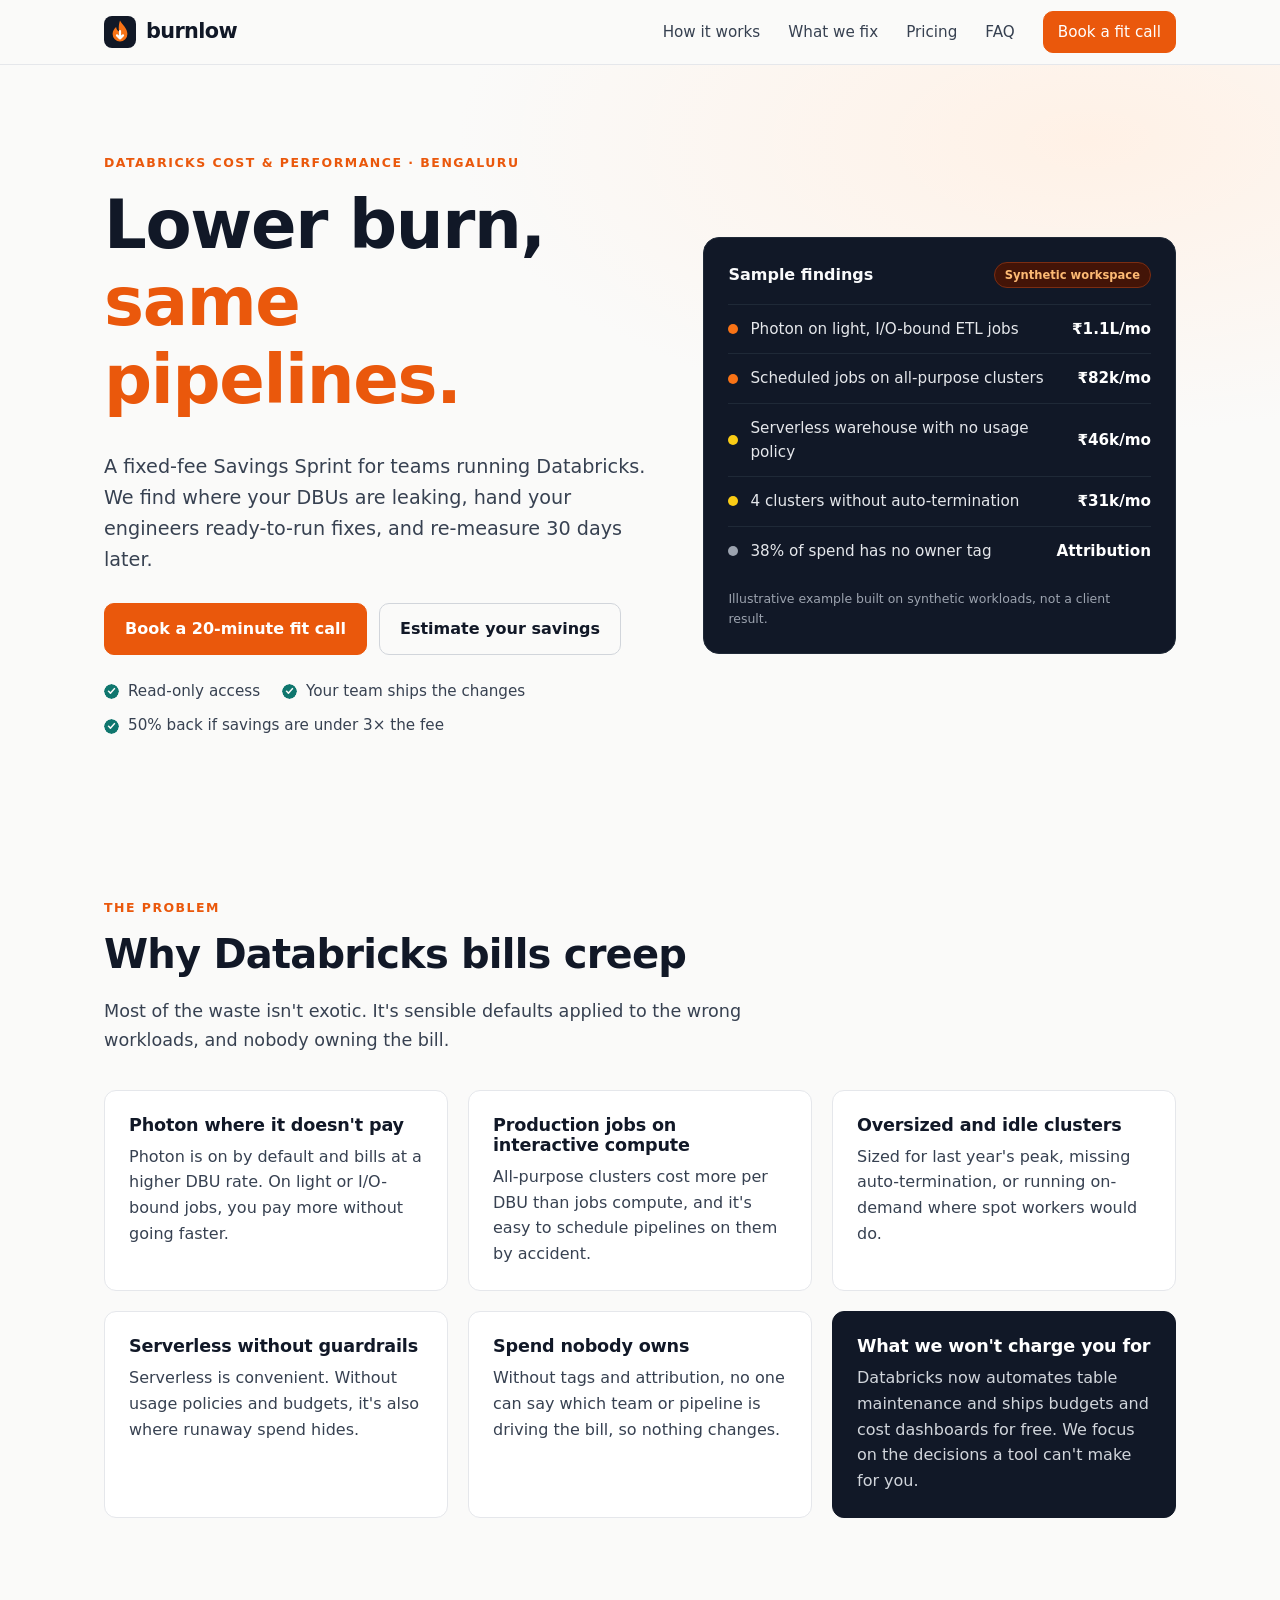
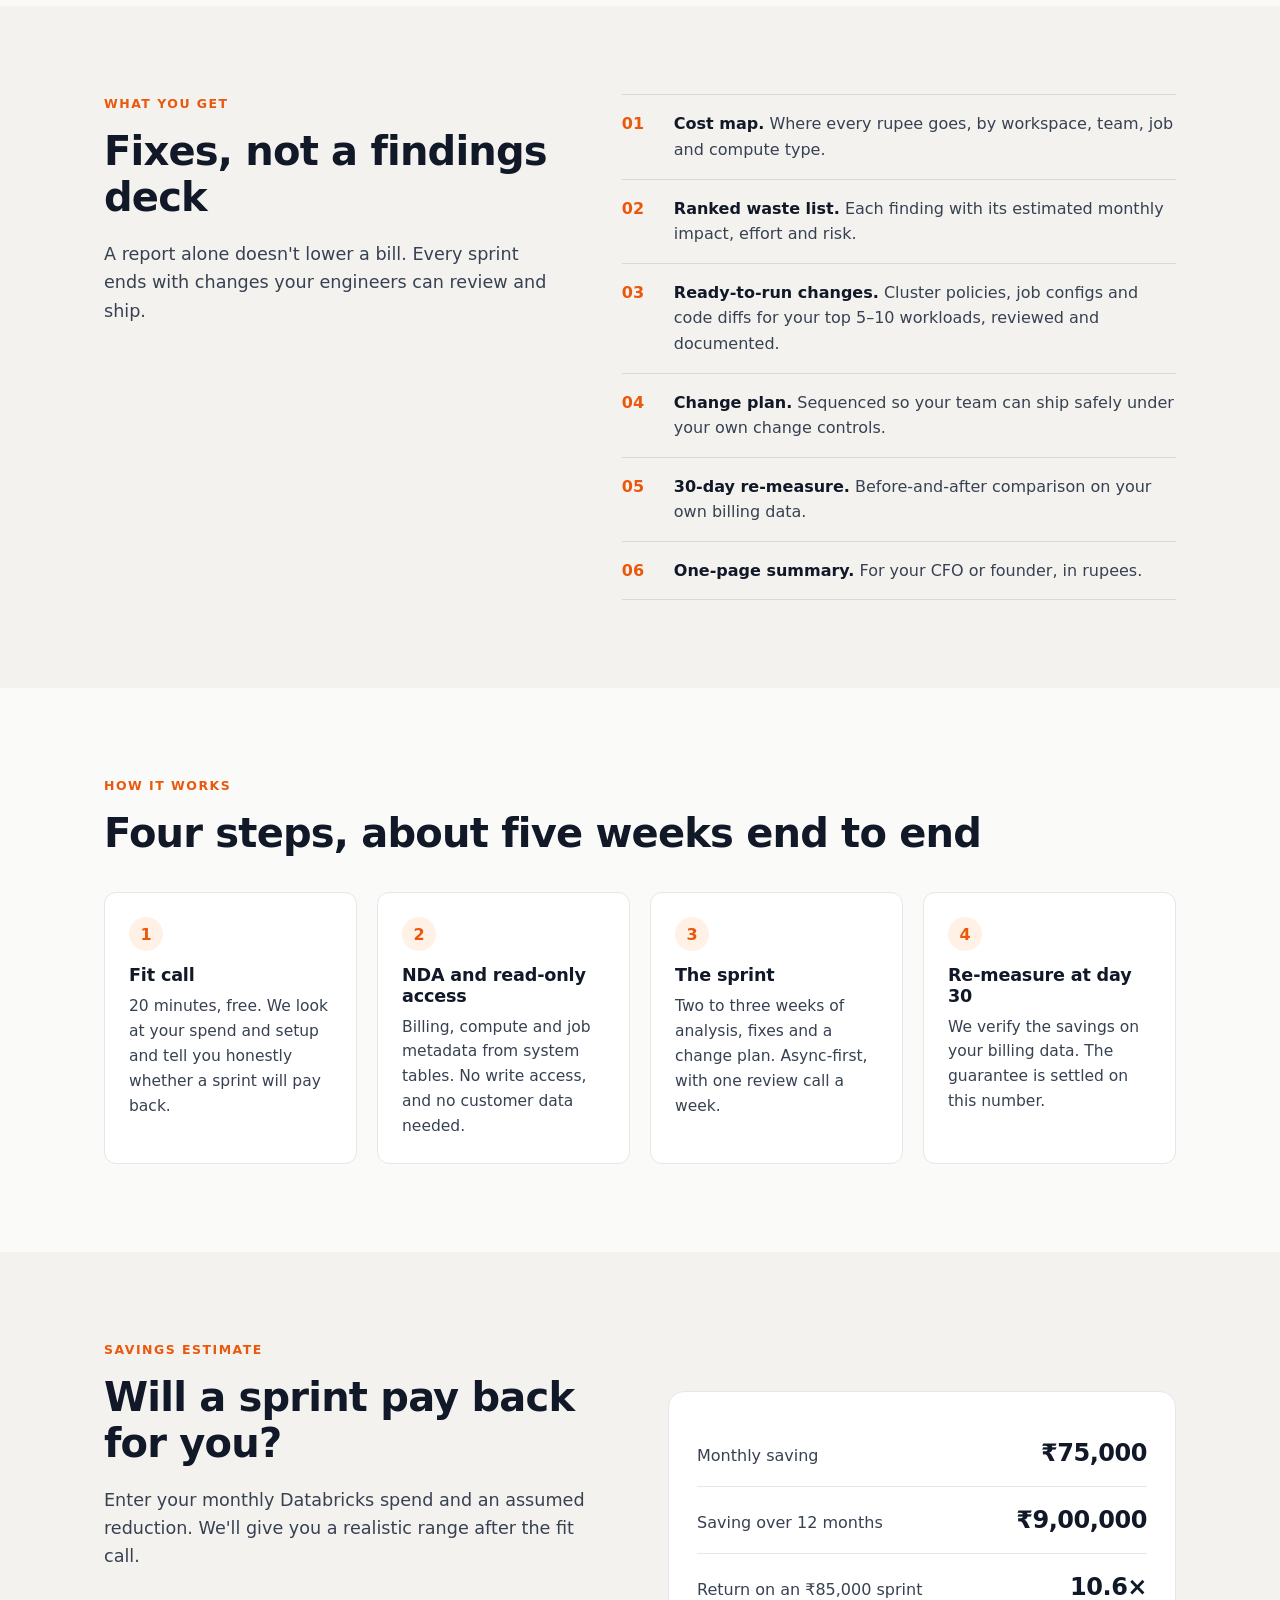
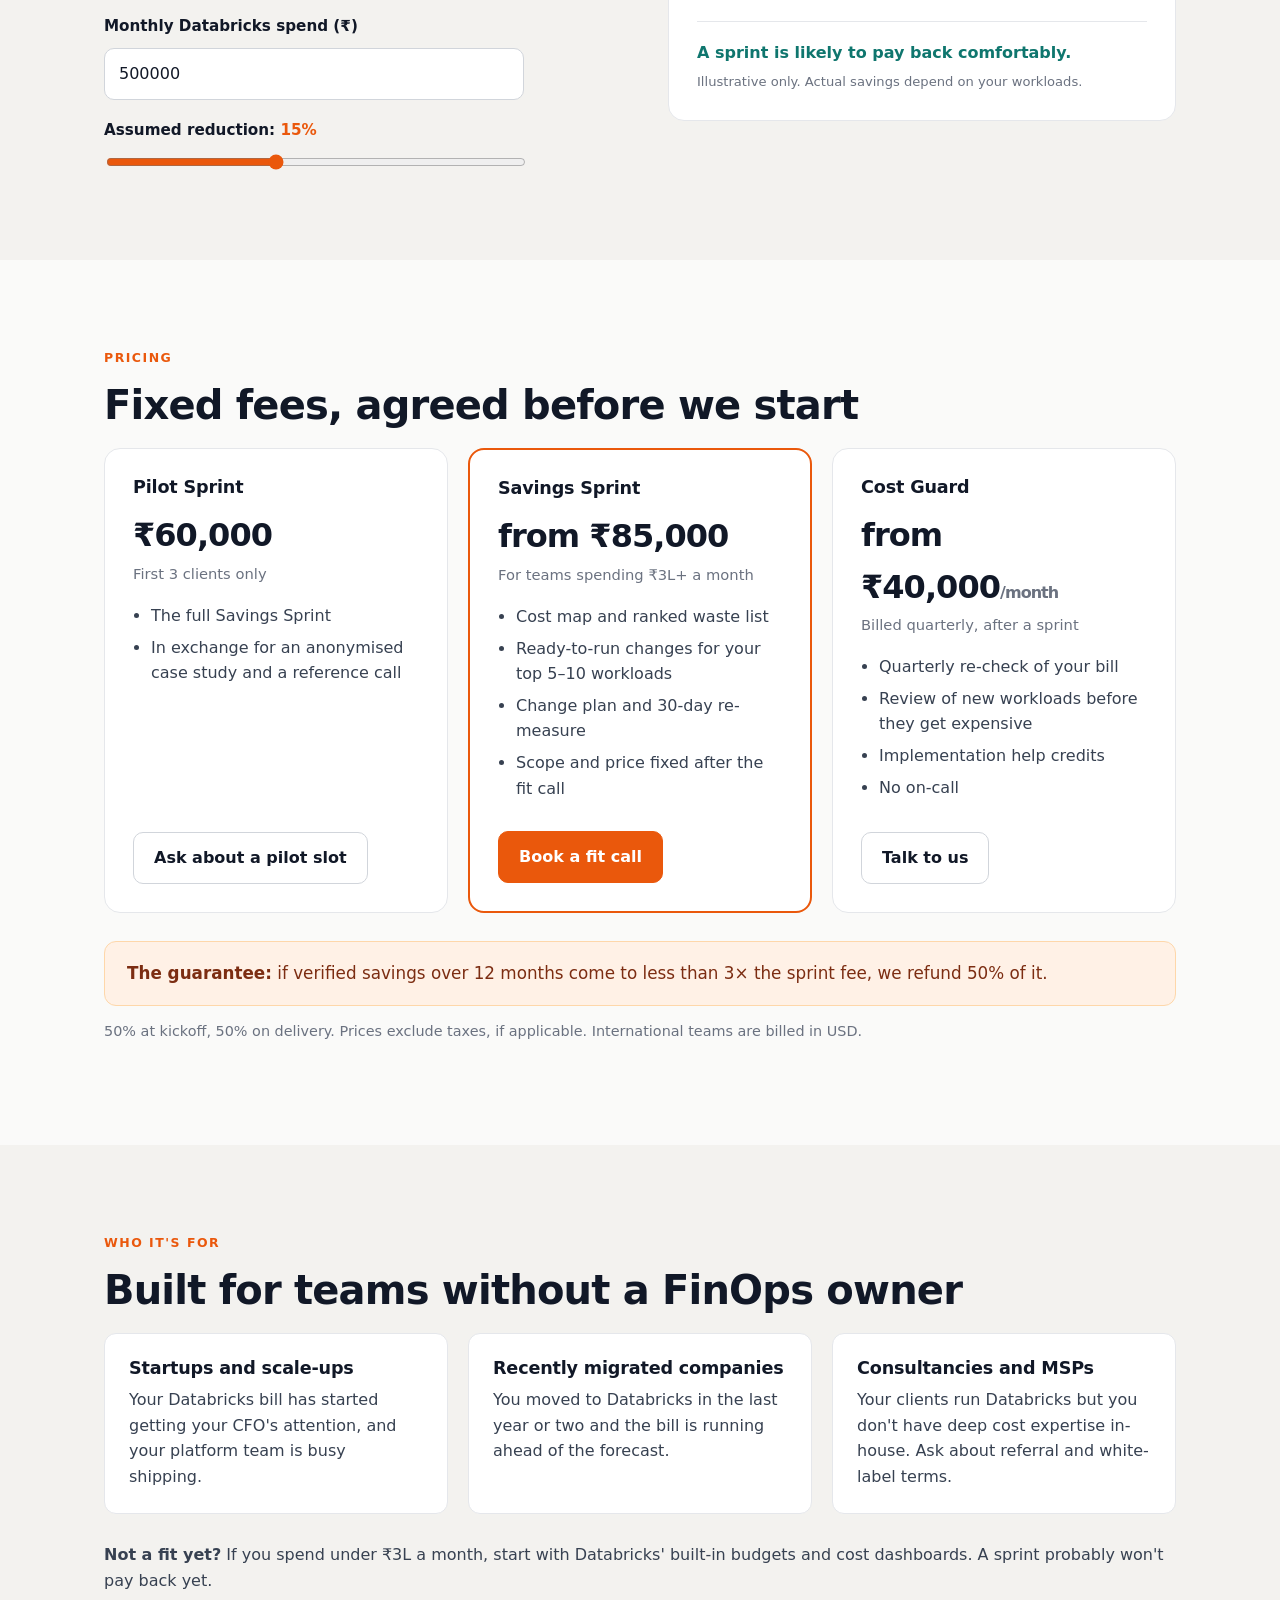
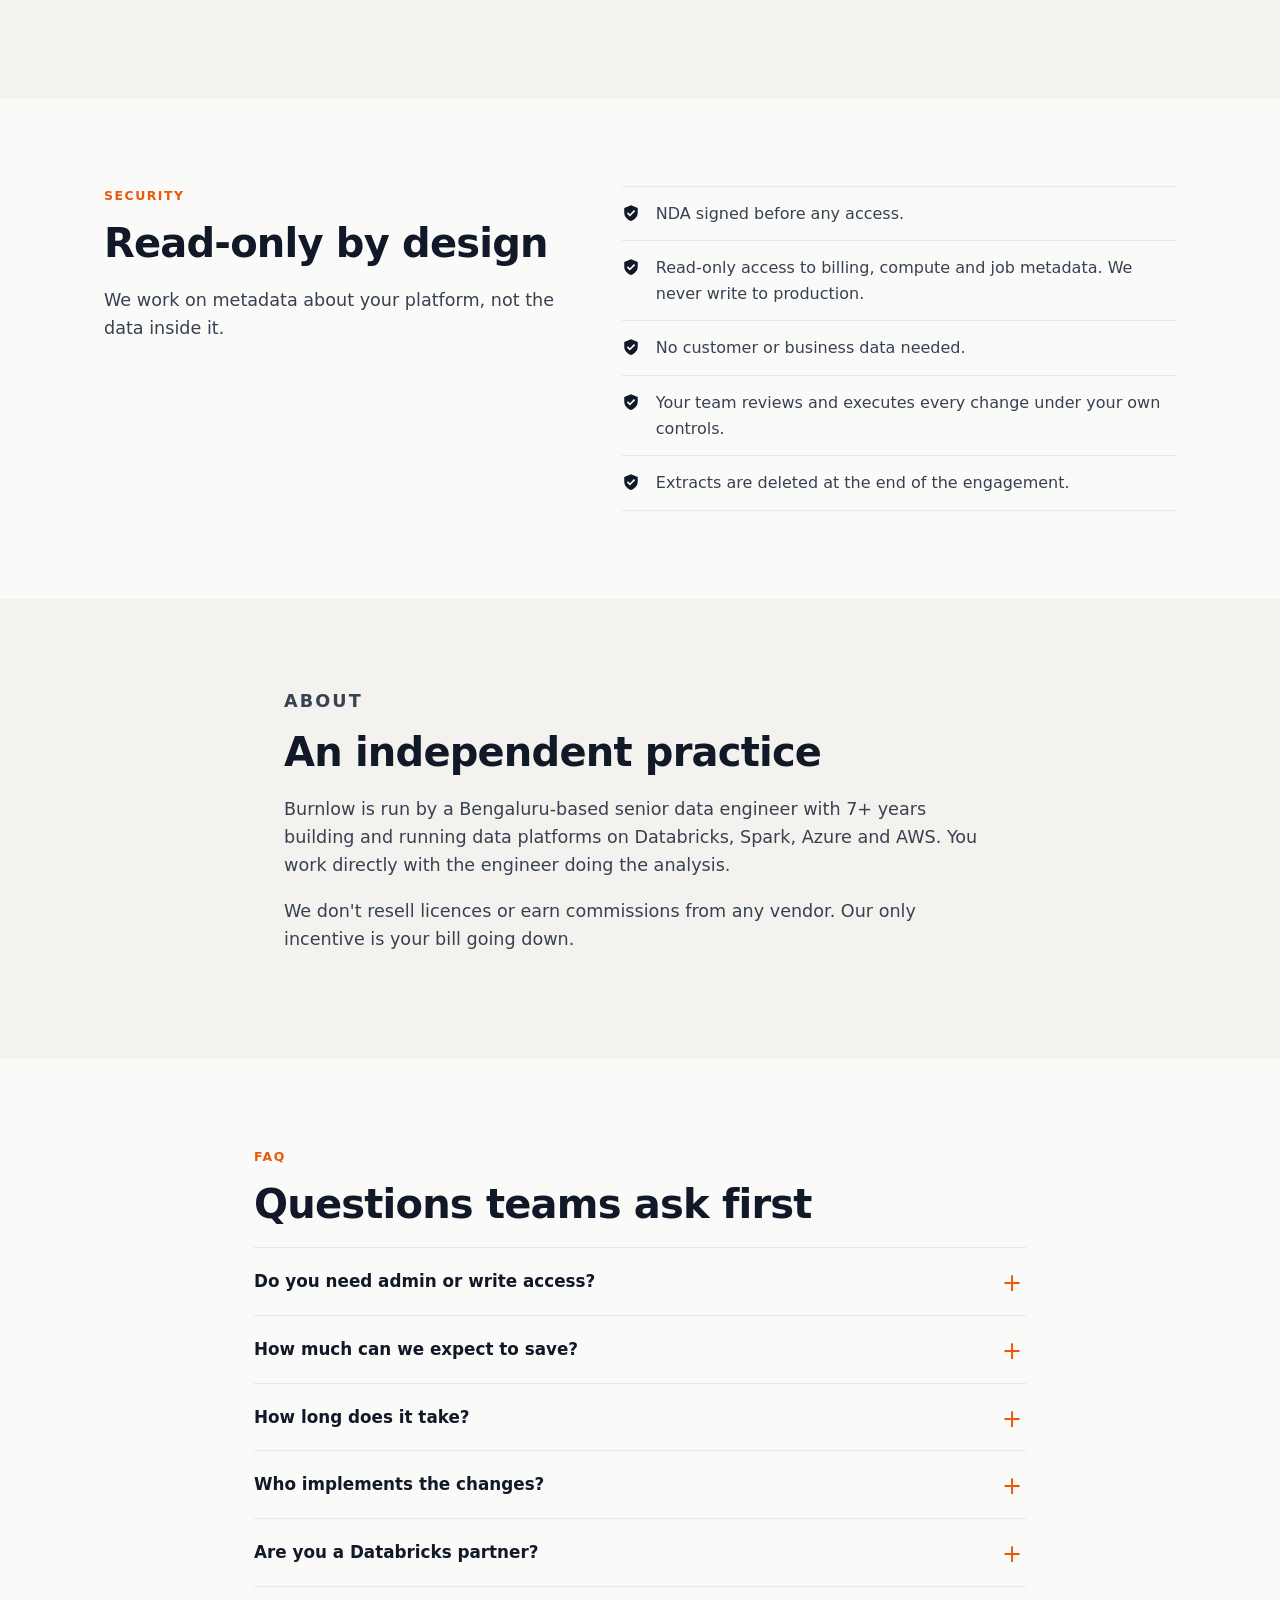
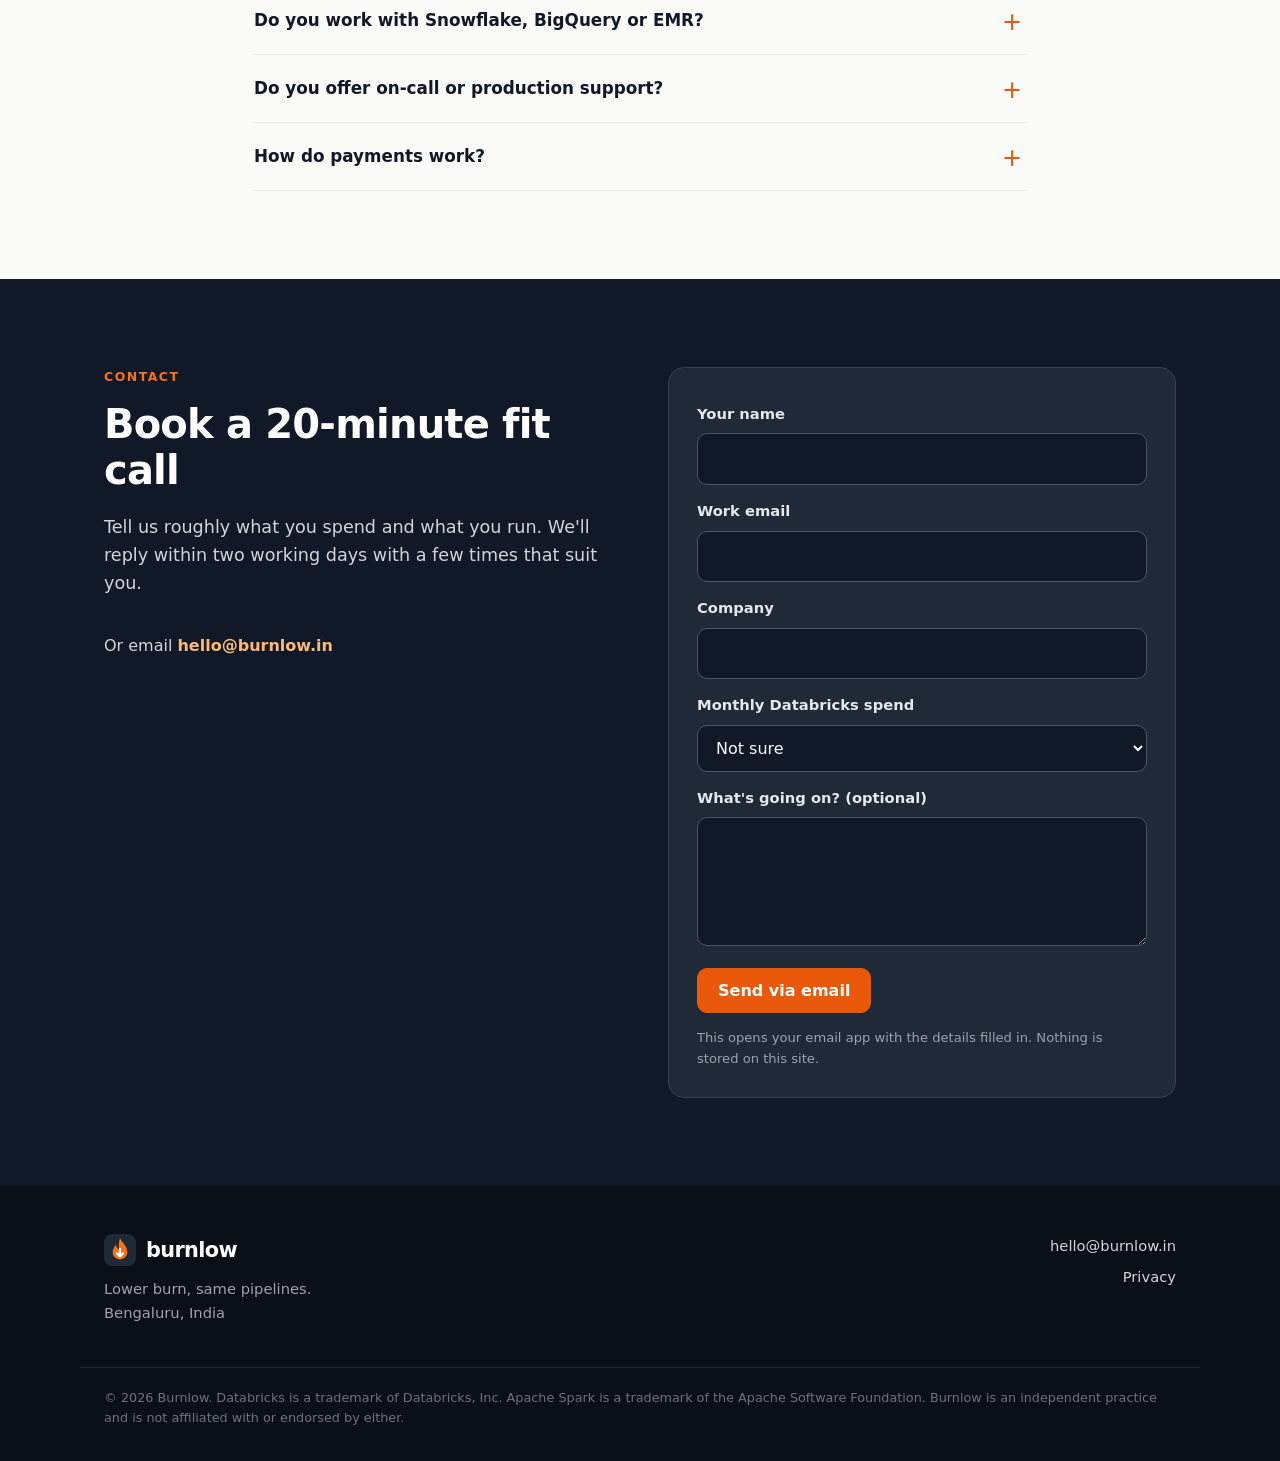
==== commit d4e044f9: "commit" ====
--- a/public/index.html
+++ b/public/index.html
@@ -1,29 +1,392 @@
-<!doctype html>
-<html lang="en-IN">
-<head>
-<meta charset="utf-8"><meta name="viewport" content="width=device-width,initial-scale=1">
-<title>Burnlow · Databricks cost &amp; performance sprints</title>
-<meta name="description" content="A fixed-fee Databricks Savings Sprint for Indian teams. Find where your DBUs leak, get ready-to-run fixes, and re-measure in 30 days. 50% back if savings are under 3× the fee.">
-<link rel="canonical" href="https://burnlow.in/"><link rel="icon" href="assets/favicon.svg" type="image/svg+xml">
-<link rel="stylesheet" href="assets/styles.css"><meta name="theme-color" content="#111827">
-<meta property="og:type" content="website"><meta property="og:site_name" content="Burnlow"><meta property="og:url" content="https://burnlow.in/">
-<meta property="og:title" content="Burnlow · Lower burn, same pipelines."><meta property="og:description" content="Fixed-fee Databricks Savings Sprints for Indian startups and scale-ups.">
-<meta name="twitter:card" content="summary_large_image">
-</head>
-<body>
-<header class="header"><div class="wrap nav"><a class="brand" href="./"><svg class="brand-mark" viewBox="0 0 32 32" aria-hidden="true"><rect width="32" height="32" rx="8" fill="#111827"/><path d="M16 4.5c2 4.3 7.4 7.4 7.4 13.6a7.4 7.4 0 0 1-14.8 0c0-3.3 1.8-5.4 3.5-7.1.3 2.1 1.3 3.7 2.9 4.5-.6-4.1-.1-7.7 1-11z" fill="#f97316"/><path d="M16 15.2v7.2m-3-3 3 3 3-3" fill="none" stroke="#fff" stroke-width="2.2" stroke-linecap="round" stroke-linejoin="round"/></svg> burnlow</a><nav><a href="#how">How it works</a><a href="#fixes">What we fix</a><a href="#pricing">Pricing</a><a href="#faq">FAQ</a><a class="button small" href="#contact">Book a fit call</a></nav></div></header>
-<main>
-<section class="hero"><div class="wrap hero-grid"><div><p class="eyebrow">DATABRICKS COST &amp; PERFORMANCE · BENGALURU</p><h1>Lower burn,<br><em>same pipelines.</em></h1><p class="lead">A fixed-fee Savings Sprint for teams running Databricks. We find where your DBUs are leaking, hand your engineers ready-to-run fixes, and re-measure 30 days later.</p><div class="actions"><a class="button" href="#contact">Book a 20-minute fit call</a><a class="button ghost" href="#calculator">Estimate your savings</a></div><ul class="checks"><li>Read-only access</li><li>Your team ships the changes</li><li>50% back if savings are under 3× the fee</li></ul></div><aside class="sample"><div class="sample-head"><b>Sample findings</b><span>SYNTHETIC WORKSPACE</span></div><ol><li><span>Photon on light, I/O-bound ETL jobs</span><b>₹1.1L/mo</b></li><li><span>Scheduled jobs on all-purpose clusters</span><b>₹82k/mo</b></li><li><span>Serverless warehouse with no usage policy</span><b>₹46k/mo</b></li><li><span>Clusters without auto-termination</span><b>₹31k/mo</b></li><li><span>Spend has no owner tag</span><b>Attribution</b></li></ol><small>Illustrative example built on synthetic workloads, not a client result.</small></aside></div></section>
-<section class="section" id="problem"><div class="wrap"><p class="eyebrow">THE PROBLEM</p><h2>Why Databricks bills creep</h2><p class="intro">Most waste isn't exotic. It's sensible defaults applied to the wrong workloads, and nobody owning the bill.</p><div class="cards"><article><h3>Photon where it doesn't pay</h3><p>On light or I/O-bound jobs, you may pay a higher DBU rate without getting faster results.</p></article><article><h3>Production jobs on interactive compute</h3><p>All-purpose clusters can cost more than jobs compute. Pipelines sometimes land on them by accident.</p></article><article><h3>Oversized and idle clusters</h3><p>Clusters sized for last year's peak, missing auto-termination, or running on-demand unnecessarily.</p></article><article><h3>Serverless without guardrails</h3><p>Without usage policies and budgets, convenient serverless compute can hide runaway spend.</p></article><article><h3>Spend nobody owns</h3><p>Without tags and attribution, teams cannot identify which workloads drive the bill.</p></article><article class="dark"><h3>What we won't charge you for</h3><p>Native table maintenance, budgets and cost dashboards. We focus on decisions tools cannot make for you.</p></article></div></div></section>
-<section class="section alt" id="fixes"><div class="wrap split"><div><p class="eyebrow">WHAT YOU GET</p><h2>Fixes, not a findings deck</h2><p class="intro">A report alone doesn't lower a bill. Every sprint ends with changes your engineers can review and ship.</p></div><ol class="deliver"><li><b>Cost map.</b> Spend by workspace, team, job and compute type.</li><li><b>Ranked waste list.</b> Estimated monthly impact, effort and risk for each finding.</li><li><b>Ready-to-run changes.</b> Cluster policies, job configs and code diffs for top workloads.</li><li><b>Change plan.</b> Sequenced for safe delivery under your change controls.</li><li><b>30-day re-measure.</b> Before-and-after comparison on your billing data.</li><li><b>One-page summary.</b> For your CFO or founder, in rupees.</li></ol></div></section>
-<section class="section" id="how"><div class="wrap"><p class="eyebrow">HOW IT WORKS</p><h2>Four steps, about five weeks end to end</h2><div class="steps"><article><b>01</b><h3>Fit call</h3><p>20 minutes, free. We look at your spend and setup and tell you honestly whether a sprint will pay back.</p></article><article><b>02</b><h3>NDA and read-only access</h3><p>Billing, compute and job metadata. No write access, and no customer data needed.</p></article><article><b>03</b><h3>The sprint</h3><p>Two to three weeks of analysis, fixes and a change plan. Async-first, with one review call a week.</p></article><article><b>04</b><h3>Re-measure at day 30</h3><p>We verify the savings on your billing data. The guarantee is settled on this number.</p></article></div></div></section>
-<section class="section alt" id="calculator"><div class="wrap calc"><div><p class="eyebrow">SAVINGS ESTIMATE</p><h2>Will a sprint pay back for you?</h2><p class="intro">Enter monthly Databricks spend and an assumed reduction. This is an estimate, not a forecast.</p></div><div class="calcbox"><label for="spend">Monthly Databricks spend (₹)</label><input id="spend" type="number" min="0" value="500000"><label for="pct">Assumed reduction: <strong id="pct-out">20%</strong></label><input id="pct" type="range" min="5" max="40" step="5" value="20"><div class="metrics"><div><small>Monthly savings</small><b id="monthly">₹1,00,000</b></div><div><small>Annual savings</small><b id="yearly">₹12,00,000</b></div><div><small>Return on ₹85k fee</small><b id="roi">14.1×</b></div></div><p id="verdict" class="verdict">Illustrative only. Actual savings depend on workload and implementation.</p></div></div></section>
-<section class="section" id="pricing"><div class="wrap price"><div><p class="eyebrow">STRAIGHTFORWARD PRICING</p><h2>One sprint. One fixed fee.</h2><p class="intro">A focused engagement for teams spending enough on Databricks for optimization to matter.</p></div><div class="price-card"><small>STANDARD SAVINGS SPRINT</small><h3>₹85,000</h3><p>Fixed scope · 2–3 weeks · 30-day re-measure</p><ul><li>Read-only assessment</li><li>Top 5–10 prioritized workloads</li><li>Ready-to-run recommendations</li><li>Implementation handoff</li><li>30-day savings review</li></ul><div class="guarantee"><b>The guarantee:</b> if verified savings over 12 months come to less than 3× the sprint fee, we refund 50% of it.</div><small>50% at kickoff, 50% on delivery. Prices exclude taxes, if applicable. International teams billed in USD.</small><a class="button" href="#contact">Discuss your workspace</a></div></div></section>
-<section class="section alt" id="faq"><div class="wrap narrow"><p class="eyebrow">FAQ</p><h2>Questions, answered.</h2><details><summary>Do you need production access?</summary><p>No. The assessment uses read-only billing, compute and job metadata. Your team reviews and applies any changes.</p></details><details><summary>Do you work with customer data?</summary><p>No customer or business data is required for the assessment.</p></details><details><summary>What if the savings aren't there?</summary><p>We'll say so during the fit call rather than recommend a sprint that is unlikely to pay back. The guarantee is based on verified savings over 12 months.</p></details><details><summary>How much time does my team need?</summary><p>One fit call, access to agreed metadata, and a weekly review. Your engineers own production changes.</p></details></div></section>
-<section class="section contact" id="contact"><div class="wrap contact-grid"><div><p class="eyebrow">START WITH A CONVERSATION</p><h2>Let's look at your Databricks bill.</h2><p class="intro">Tell us a little about your workspace. We'll arrange a 20-minute fit call.</p><a class="email" href="mailto:hello@burnlow.in">hello@burnlow.in</a></div><form id="contact-form"><label>Name</label><input name="name" required><label>Work email</label><input name="email" type="email" required><label>Company</label><input name="company"><label>Monthly Databricks spend</label><select name="spend"><option>Not sure</option><option>Under ₹3 lakh</option><option>₹3–10 lakh</option><option>₹10–25 lakh</option><option>Over ₹25 lakh</option></select><label>What's going on? (optional)</label><textarea name="message" rows="3"></textarea><button class="button" type="submit">Send via email</button><small id="form-note">Opens your email app. Nothing is stored on this site.</small></form></div></section>
-</main>
-<footer><div class="wrap foot"><div><a class="brand" href="./"><svg class="brand-mark" viewBox="0 0 32 32" aria-hidden="true"><rect width="32" height="32" rx="8" fill="#111827"/><path d="M16 4.5c2 4.3 7.4 7.4 7.4 13.6a7.4 7.4 0 0 1-14.8 0c0-3.3 1.8-5.4 3.5-7.1.3 2.1 1.3 3.7 2.9 4.5-.6-4.1-.1-7.7 1-11z" fill="#f97316"/><path d="M16 15.2v7.2m-3-3 3 3 3-3" fill="none" stroke="#fff" stroke-width="2.2" stroke-linecap="round" stroke-linejoin="round"/></svg> burnlow</a><p>Lower burn, same pipelines.<br>Bengaluru, India</p></div><div><a href="mailto:hello@burnlow.in">hello@burnlow.in</a><a href="privacy.html">Privacy</a></div></div><div class="wrap legal">© 2026 Burnlow. Databricks is a trademark of Databricks, Inc. Burnlow is independent and not affiliated with or endorsed by Databricks.</div></footer>
-<script>
-(()=>{const $=id=>document.getElementById(id),sp=$('spend'),pct=$('pct');function calc(){let s=Math.max(0,+sp.value||0),p=+pct.value/100,m=s*p,y=m*12;$('pct-out').textContent=pct.value+'%';$('monthly').textContent=new Intl.NumberFormat('en-IN',{style:'currency',currency:'INR',maximumFractionDigits:0}).format(m);$('yearly').textContent=new Intl.NumberFormat('en-IN',{style:'currency',currency:'INR',maximumFractionDigits:0}).format(y);$('roi').textContent=(y/85000).toFixed(1)+'×';$('verdict').textContent=s===0?'Enter your monthly spend to see an estimate.':s<300000||y/85000<3?'A sprint may not pay back yet. Start with Databricks built-in budgets and cost dashboards.':'Illustrative only. Validate actual opportunity in a fit call.'}sp.addEventListener('input',calc);pct.addEventListener('input',calc);calc();$('contact-form').addEventListener('submit',e=>{e.preventDefault();const d=new FormData(e.target),n=(d.get('name')||'').trim(),em=(d.get('email')||'').trim();if(!n||!/^\S+@\S+\.\S+$/.test(em)){$('form-note').textContent='Please add your name and a valid work email.';return}const body=['Name: '+n,'Email: '+em,'Company: '+d.get('company'),'Monthly spend: '+d.get('spend'),'',(d.get('message')||'')].join('\n');location.href='mailto:hello@burnlow.in?subject='+encodeURIComponent('Fit call request')+'&body='+encodeURIComponent(body)})})();
-</script>
-</body></html>+<!doctype html>
+<html lang="en-IN">
+<head>
+  <meta charset="utf-8">
+  <meta name="viewport" content="width=device-width, initial-scale=1">
+  <title>Burnlow · Databricks cost &amp; performance sprints</title>
+  <meta name="description" content="A fixed-fee Databricks Savings Sprint for Indian teams. Find where your DBUs leak, get ready-to-run fixes, and re-measure in 30 days. 50% back if savings are under 3× the fee.">
+  <link rel="canonical" href="https://burnlow.in/">
+  <link rel="icon" href="assets/favicon.svg" type="image/svg+xml">
+  <link rel="apple-touch-icon" href="assets/apple-touch-icon.png">
+  <meta name="theme-color" content="#111827">
+  <meta property="og:type" content="website">
+  <meta property="og:site_name" content="Burnlow">
+  <meta property="og:url" content="https://burnlow.in/">
+  <meta property="og:title" content="Burnlow · Lower burn, same pipelines.">
+  <meta property="og:description" content="Fixed-fee Databricks Savings Sprints for Indian startups and scale-ups. Read-only access, ready-to-run fixes, 30-day re-measure.">
+  <meta property="og:image" content="https://burnlow.in/assets/og-image.png">
+  <meta property="og:image:width" content="1200">
+  <meta property="og:image:height" content="630">
+  <meta name="twitter:card" content="summary_large_image">
+  <link rel="stylesheet" href="assets/styles.css">
+  <script type="application/ld+json">
+  {
+    "@context": "https://schema.org",
+    "@type": "ProfessionalService",
+    "name": "Burnlow",
+    "url": "https://burnlow.in/",
+    "email": "hello@burnlow.in",
+    "description": "Fixed-fee Databricks cost and performance sprints for Indian startups and scale-ups.",
+    "areaServed": "IN",
+    "address": { "@type": "PostalAddress", "addressLocality": "Bengaluru", "addressRegion": "Karnataka", "addressCountry": "IN" },
+    "priceRange": "₹60,000–₹1,25,000"
+  }
+  </script>
+</head>
+<body>
+  <a class="skip" href="#main">Skip to content</a>
+
+  <header class="site-header">
+    <div class="wrap header-inner">
+      <a class="brand" href="./" aria-label="Burnlow home">
+        <svg class="brand-mark" viewBox="0 0 32 32" aria-hidden="true">
+          <rect width="32" height="32" rx="8" fill="#111827"/>
+          <path d="M16 4.5c2 4.3 7.4 7.4 7.4 13.6a7.4 7.4 0 0 1-14.8 0c0-3.3 1.8-5.4 3.5-7.1.3 2.1 1.3 3.7 2.9 4.5-.6-4.1-.1-7.7 1-11z" fill="#f97316"/>
+          <path d="M16 15.2v7.2m-3-3 3 3 3-3" fill="none" stroke="#fff" stroke-width="2.2" stroke-linecap="round" stroke-linejoin="round"/>
+        </svg>
+        <span>burnlow</span>
+      </a>
+      <button class="nav-toggle" type="button" aria-expanded="false" aria-controls="site-nav">
+        <span class="nav-toggle-bar"></span><span class="sr-only">Menu</span>
+      </button>
+      <nav id="site-nav" class="site-nav" aria-label="Main">
+        <a href="#how">How it works</a>
+        <a href="#fixes">What we fix</a>
+        <a href="#pricing">Pricing</a>
+        <a href="#faq">FAQ</a>
+        <a class="btn btn-sm" href="#contact">Book a fit call</a>
+      </nav>
+    </div>
+  </header>
+
+  <main id="main">
+    <section class="hero">
+      <div class="wrap hero-grid">
+        <div class="hero-copy">
+          <p class="eyebrow">Databricks cost &amp; performance · Bengaluru</p>
+          <h1>Lower burn,<br><span class="ember">same pipelines.</span></h1>
+          <p class="lead">A fixed-fee Savings Sprint for teams running Databricks. We find where your DBUs are leaking, hand your engineers ready-to-run fixes, and re-measure 30 days later.</p>
+          <div class="cta-row">
+            <a class="btn" href="#contact">Book a 20-minute fit call</a>
+            <a class="btn btn-ghost" href="#calculator">Estimate your savings</a>
+          </div>
+          <ul class="assurances">
+            <li>Read-only access</li>
+            <li>Your team ships the changes</li>
+            <li>50% back if savings are under 3× the fee</li>
+          </ul>
+        </div>
+
+        <aside class="report-card" aria-label="Illustrative sample findings">
+          <div class="report-head">
+            <span class="report-title">Sample findings</span>
+            <span class="tag">Synthetic workspace</span>
+          </div>
+          <ol class="findings">
+            <li><span class="sev sev-high"></span><span class="f-text">Photon on light, I/O-bound ETL jobs</span><span class="f-val">₹1.1L/mo</span></li>
+            <li><span class="sev sev-high"></span><span class="f-text">Scheduled jobs on all-purpose clusters</span><span class="f-val">₹82k/mo</span></li>
+            <li><span class="sev sev-med"></span><span class="f-text">Serverless warehouse with no usage policy</span><span class="f-val">₹46k/mo</span></li>
+            <li><span class="sev sev-med"></span><span class="f-text">4 clusters without auto-termination</span><span class="f-val">₹31k/mo</span></li>
+            <li><span class="sev sev-low"></span><span class="f-text">38% of spend has no owner tag</span><span class="f-val">Attribution</span></li>
+          </ol>
+          <p class="report-note">Illustrative example built on synthetic workloads, not a client result.</p>
+        </aside>
+      </div>
+    </section>
+
+    <section class="section" id="problem">
+      <div class="wrap">
+        <p class="eyebrow">The problem</p>
+        <h2>Why Databricks bills creep</h2>
+        <p class="section-lead">Most of the waste isn't exotic. It's sensible defaults applied to the wrong workloads, and nobody owning the bill.</p>
+        <div class="grid-3">
+          <article class="card">
+            <h3>Photon where it doesn't pay</h3>
+            <p>Photon is on by default and bills at a higher DBU rate. On light or I/O-bound jobs, you pay more without going faster.</p>
+          </article>
+          <article class="card">
+            <h3>Production jobs on interactive compute</h3>
+            <p>All-purpose clusters cost more per DBU than jobs compute, and it's easy to schedule pipelines on them by accident.</p>
+          </article>
+          <article class="card">
+            <h3>Oversized and idle clusters</h3>
+            <p>Sized for last year's peak, missing auto-termination, or running on-demand where spot workers would do.</p>
+          </article>
+          <article class="card">
+            <h3>Serverless without guardrails</h3>
+            <p>Serverless is convenient. Without usage policies and budgets, it's also where runaway spend hides.</p>
+          </article>
+          <article class="card">
+            <h3>Spend nobody owns</h3>
+            <p>Without tags and attribution, no one can say which team or pipeline is driving the bill, so nothing changes.</p>
+          </article>
+          <article class="card card-dark">
+            <h3>What we won't charge you for</h3>
+            <p>Databricks now automates table maintenance and ships budgets and cost dashboards for free. We focus on the decisions a tool can't make for you.</p>
+          </article>
+        </div>
+      </div>
+    </section>
+
+    <section class="section section-alt" id="fixes">
+      <div class="wrap split">
+        <div>
+          <p class="eyebrow">What you get</p>
+          <h2>Fixes, not a findings deck</h2>
+          <p class="section-lead">A report alone doesn't lower a bill. Every sprint ends with changes your engineers can review and ship.</p>
+        </div>
+        <ol class="deliverables">
+          <li><strong>Cost map.</strong> Where every rupee goes, by workspace, team, job and compute type.</li>
+          <li><strong>Ranked waste list.</strong> Each finding with its estimated monthly impact, effort and risk.</li>
+          <li><strong>Ready-to-run changes.</strong> Cluster policies, job configs and code diffs for your top 5–10 workloads, reviewed and documented.</li>
+          <li><strong>Change plan.</strong> Sequenced so your team can ship safely under your own change controls.</li>
+          <li><strong>30-day re-measure.</strong> Before-and-after comparison on your own billing data.</li>
+          <li><strong>One-page summary.</strong> For your CFO or founder, in rupees.</li>
+        </ol>
+      </div>
+    </section>
+
+    <section class="section" id="how">
+      <div class="wrap">
+        <p class="eyebrow">How it works</p>
+        <h2>Four steps, about five weeks end to end</h2>
+        <ol class="steps">
+          <li>
+            <span class="step-num">1</span>
+            <h3>Fit call</h3>
+            <p>20 minutes, free. We look at your spend and setup and tell you honestly whether a sprint will pay back.</p>
+          </li>
+          <li>
+            <span class="step-num">2</span>
+            <h3>NDA and read-only access</h3>
+            <p>Billing, compute and job metadata from system tables. No write access, and no customer data needed.</p>
+          </li>
+          <li>
+            <span class="step-num">3</span>
+            <h3>The sprint</h3>
+            <p>Two to three weeks of analysis, fixes and a change plan. Async-first, with one review call a week.</p>
+          </li>
+          <li>
+            <span class="step-num">4</span>
+            <h3>Re-measure at day 30</h3>
+            <p>We verify the savings on your billing data. The guarantee is settled on this number.</p>
+          </li>
+        </ol>
+      </div>
+    </section>
+
+    <section class="section section-alt" id="calculator">
+      <div class="wrap calc">
+        <div>
+          <p class="eyebrow">Savings estimate</p>
+          <h2>Will a sprint pay back for you?</h2>
+          <p class="section-lead">Enter your monthly Databricks spend and an assumed reduction. We'll give you a realistic range after the fit call.</p>
+          <form class="calc-form" id="calc-form" novalidate>
+            <label for="spend">Monthly Databricks spend (₹)</label>
+            <input id="spend" name="spend" type="number" inputmode="numeric" min="0" step="10000" value="500000">
+            <label for="pct">Assumed reduction: <output id="pct-out" for="pct">15%</output></label>
+            <input id="pct" name="pct" type="range" min="5" max="30" step="1" value="15">
+          </form>
+        </div>
+        <div class="calc-result" aria-live="polite">
+          <div class="calc-row"><span>Monthly saving</span><strong id="r-month">₹75,000</strong></div>
+          <div class="calc-row"><span>Saving over 12 months</span><strong id="r-year">₹9,00,000</strong></div>
+          <div class="calc-row"><span>Return on an ₹85,000 sprint</span><strong id="r-roi">10.6×</strong></div>
+          <p class="calc-verdict" id="r-verdict">A sprint is likely to pay back comfortably.</p>
+          <p class="calc-note">Illustrative only. Actual savings depend on your workloads.</p>
+        </div>
+      </div>
+    </section>
+
+    <section class="section" id="pricing">
+      <div class="wrap">
+        <p class="eyebrow">Pricing</p>
+        <h2>Fixed fees, agreed before we start</h2>
+        <div class="pricing">
+          <article class="price-card">
+            <h3>Pilot Sprint</h3>
+            <p class="price">₹60,000</p>
+            <p class="price-sub">First 3 clients only</p>
+            <ul>
+              <li>The full Savings Sprint</li>
+              <li>In exchange for an anonymised case study and a reference call</li>
+            </ul>
+            <a class="btn btn-ghost" href="#contact">Ask about a pilot slot</a>
+          </article>
+          <article class="price-card price-card-main">
+            <h3>Savings Sprint</h3>
+            <p class="price">from ₹85,000</p>
+            <p class="price-sub">For teams spending ₹3L+ a month</p>
+            <ul>
+              <li>Cost map and ranked waste list</li>
+              <li>Ready-to-run changes for your top 5–10 workloads</li>
+              <li>Change plan and 30-day re-measure</li>
+              <li>Scope and price fixed after the fit call</li>
+            </ul>
+            <a class="btn" href="#contact">Book a fit call</a>
+          </article>
+          <article class="price-card">
+            <h3>Cost Guard</h3>
+            <p class="price">from ₹40,000<span>/month</span></p>
+            <p class="price-sub">Billed quarterly, after a sprint</p>
+            <ul>
+              <li>Quarterly re-check of your bill</li>
+              <li>Review of new workloads before they get expensive</li>
+              <li>Implementation help credits</li>
+              <li>No on-call</li>
+            </ul>
+            <a class="btn btn-ghost" href="#contact">Talk to us</a>
+          </article>
+        </div>
+        <div class="guarantee">
+          <strong>The guarantee:</strong> if verified savings over 12 months come to less than 3× the sprint fee, we refund 50% of it.
+        </div>
+        <p class="fine">50% at kickoff, 50% on delivery. Prices exclude taxes, if applicable. International teams are billed in USD.</p>
+      </div>
+    </section>
+
+    <section class="section section-alt" id="fit">
+      <div class="wrap">
+        <p class="eyebrow">Who it's for</p>
+        <h2>Built for teams without a FinOps owner</h2>
+        <div class="grid-3">
+          <article class="card">
+            <h3>Startups and scale-ups</h3>
+            <p>Your Databricks bill has started getting your CFO's attention, and your platform team is busy shipping.</p>
+          </article>
+          <article class="card">
+            <h3>Recently migrated companies</h3>
+            <p>You moved to Databricks in the last year or two and the bill is running ahead of the forecast.</p>
+          </article>
+          <article class="card">
+            <h3>Consultancies and MSPs</h3>
+            <p>Your clients run Databricks but you don't have deep cost expertise in-house. Ask about referral and white-label terms.</p>
+          </article>
+        </div>
+        <p class="not-fit"><strong>Not a fit yet?</strong> If you spend under ₹3L a month, start with Databricks' built-in budgets and cost dashboards. A sprint probably won't pay back yet.</p>
+      </div>
+    </section>
+
+    <section class="section" id="security">
+      <div class="wrap split">
+        <div>
+          <p class="eyebrow">Security</p>
+          <h2>Read-only by design</h2>
+          <p class="section-lead">We work on metadata about your platform, not the data inside it.</p>
+        </div>
+        <ul class="checks">
+          <li>NDA signed before any access.</li>
+          <li>Read-only access to billing, compute and job metadata. We never write to production.</li>
+          <li>No customer or business data needed.</li>
+          <li>Your team reviews and executes every change under your own controls.</li>
+          <li>Extracts are deleted at the end of the engagement.</li>
+        </ul>
+      </div>
+    </section>
+
+    <section class="section section-alt" id="about">
+      <div class="wrap about">
+        <p class="eyebrow">About</p>
+        <h2>An independent practice</h2>
+        <p>Burnlow is run by a Bengaluru-based senior data engineer with 7+ years building and running data platforms on Databricks, Spark, Azure and AWS. You work directly with the engineer doing the analysis.</p>
+        <p>We don't resell licences or earn commissions from any vendor. Our only incentive is your bill going down.</p>
+      </div>
+    </section>
+
+    <section class="section" id="faq">
+      <div class="wrap faq">
+        <p class="eyebrow">FAQ</p>
+        <h2>Questions teams ask first</h2>
+        <details>
+          <summary>Do you need admin or write access?</summary>
+          <p>No. Read-only access to billing, compute and job metadata is enough. We never change anything in your workspace; your team ships every change.</p>
+        </details>
+        <details>
+          <summary>How much can we expect to save?</summary>
+          <p>It depends on your workloads, so we won't quote a number before looking. After the fit call we'll give you a realistic range, and the guarantee protects you if the result falls short.</p>
+        </details>
+        <details>
+          <summary>How long does it take?</summary>
+          <p>The sprint itself takes two to three weeks. We re-measure 30 days after your team ships the changes.</p>
+        </details>
+        <details>
+          <summary>Who implements the changes?</summary>
+          <p>Your engineers, using our ready-to-run changes and change plan. If you want hands-on help, implementation projects are available at a fixed price.</p>
+        </details>
+        <details>
+          <summary>Are you a Databricks partner?</summary>
+          <p>No. Burnlow is independent and isn't affiliated with or endorsed by Databricks. We don't sell licences, migrations or credits.</p>
+        </details>
+        <details>
+          <summary>Do you work with Snowflake, BigQuery or EMR?</summary>
+          <p>Databricks is our focus. Spark on AWS EMR or Glue is possible on request.</p>
+        </details>
+        <details>
+          <summary>Do you offer on-call or production support?</summary>
+          <p>No. We're an analysis and implementation-support practice, not a managed-service provider.</p>
+        </details>
+        <details>
+          <summary>How do payments work?</summary>
+          <p>50% at kickoff and 50% on delivery, by bank transfer, UPI or card. International teams are billed in USD.</p>
+        </details>
+      </div>
+    </section>
+
+    <section class="section contact-section" id="contact">
+      <div class="wrap contact">
+        <div>
+          <p class="eyebrow eyebrow-light">Contact</p>
+          <h2>Book a 20-minute fit call</h2>
+          <p class="section-lead">Tell us roughly what you spend and what you run. We'll reply within two working days with a few times that suit you.</p>
+          <p class="contact-direct">Or email <a href="mailto:hello@burnlow.in">hello@burnlow.in</a></p>
+        </div>
+        <form class="contact-form" id="contact-form" novalidate>
+          <label for="c-name">Your name</label>
+          <input id="c-name" name="name" type="text" autocomplete="name" required>
+          <label for="c-email">Work email</label>
+          <input id="c-email" name="email" type="email" autocomplete="email" required>
+          <label for="c-company">Company</label>
+          <input id="c-company" name="company" type="text" autocomplete="organization">
+          <label for="c-spend">Monthly Databricks spend</label>
+          <select id="c-spend" name="spend">
+            <option>Not sure</option>
+            <option>Under ₹3 lakh</option>
+            <option>₹3–10 lakh</option>
+            <option>₹10–25 lakh</option>
+            <option>Over ₹25 lakh</option>
+          </select>
+          <label for="c-msg">What's going on? (optional)</label>
+          <textarea id="c-msg" name="message" rows="4"></textarea>
+          <button class="btn" type="submit">Send via email</button>
+          <p class="form-note" id="form-note">This opens your email app with the details filled in. Nothing is stored on this site.</p>
+        </form>
+      </div>
+    </section>
+  </main>
+
+  <footer class="site-footer">
+    <div class="wrap footer-inner">
+      <div>
+        <a class="brand brand-footer" href="./">
+          <svg class="brand-mark" viewBox="0 0 32 32" aria-hidden="true">
+            <rect width="32" height="32" rx="8" fill="#1f2937"/>
+            <path d="M16 4.5c2 4.3 7.4 7.4 7.4 13.6a7.4 7.4 0 0 1-14.8 0c0-3.3 1.8-5.4 3.5-7.1.3 2.1 1.3 3.7 2.9 4.5-.6-4.1-.1-7.7 1-11z" fill="#f97316"/>
+            <path d="M16 15.2v7.2m-3-3 3 3 3-3" fill="none" stroke="#fff" stroke-width="2.2" stroke-linecap="round" stroke-linejoin="round"/>
+          </svg>
+          <span>burnlow</span>
+        </a>
+        <p>Lower burn, same pipelines.<br>Bengaluru, India</p>
+      </div>
+      <div class="footer-links">
+        <a href="mailto:hello@burnlow.in">hello@burnlow.in</a>
+        <a href="privacy.html">Privacy</a>
+      </div>
+    </div>
+    <div class="wrap footer-legal">
+      <p>© <span id="year">2026</span> Burnlow. Databricks is a trademark of Databricks, Inc. Apache Spark is a trademark of the Apache Software Foundation. Burnlow is an independent practice and is not affiliated with or endorsed by either.</p>
+    </div>
+  </footer>
+
+  <script src="assets/main.js" defer></script>
+</body>
+</html>
--- a/public/assets/styles.css
+++ b/public/assets/styles.css
@@ -1 +1,211 @@
-:root{--ink:#111827;--muted:#667085;--line:#e5e7eb;--ember:#f97316;--paper:#fff;--soft:#f7f8fa}*{box-sizing:border-box}html{scroll-behavior:smooth}body{margin:0;color:var(--ink);font:16px/1.65 Inter,ui-sans-serif,system-ui,-apple-system,BlinkMacSystemFont,"Segoe UI",sans-serif}a{color:inherit}.wrap{width:min(1120px,calc(100% - 40px));margin:auto}.header{position:sticky;top:0;background:#ffffffed;backdrop-filter:blur(12px);border-bottom:1px solid var(--line);z-index:5}.nav{height:76px;display:flex;align-items:center;justify-content:space-between}.brand{font-size:24px;font-weight:850;text-decoration:none;letter-spacing:-1.3px}.mark{display:inline-grid;place-items:center;background:var(--ink);color:var(--ember);width:30px;height:30px;border-radius:8px;margin-right:6px}.nav nav{display:flex;align-items:center;gap:27px}.nav nav a{text-decoration:none;font-size:14px;font-weight:650}.button{display:inline-block;background:var(--ember);color:#171717;padding:13px 20px;border:0;border-radius:8px;text-decoration:none;font-weight:800;cursor:pointer}.button.small{padding:9px 14px}.button.ghost{background:transparent;border:1px solid #aab0bb;color:var(--ink)}.hero{background:#111827;color:white;padding:92px 0 86px}.hero-grid{display:grid;grid-template-columns:1.1fr .9fr;gap:70px;align-items:center}.eyebrow{font-size:11px;letter-spacing:1.8px;font-weight:850;color:var(--ember)}h1{font-size:clamp(48px,6vw,76px);line-height:1.02;letter-spacing:-4px;margin:18px 0 24px}h1 em{color:var(--ember);font-style:normal}.lead{font-size:19px;color:#d1d5db;max-width:600px}.actions{display:flex;gap:12px;flex-wrap:wrap;margin:28px 0}.checks{display:flex;gap:18px;flex-wrap:wrap;padding:0;list-style:none;color:#d1d5db;font-size:13px}.checks li:before{content:"✓";color:var(--ember);margin-right:7px}.sample{background:#1f2937;border:1px solid #394454;border-radius:14px;padding:25px}.sample-head{display:flex;justify-content:space-between;gap:10px;color:#fff}.sample-head span,.sample small{font-size:10px;color:#aeb8c7}.sample ol{padding:0;list-style:none;margin:24px 0}.sample li{display:flex;justify-content:space-between;gap:14px;border-bottom:1px solid #394454;padding:13px 0;font-size:13px;color:#d1d5db}.sample li b{color:#fdba74;white-space:nowrap}.section{padding:82px 0}.alt{background:var(--soft)}h2{font-size:clamp(32px,4vw,46px);letter-spacing:-2px;line-height:1.1;margin:8px 0 18px}.intro{color:var(--muted);max-width:680px}.cards{display:grid;grid-template-columns:repeat(3,1fr);gap:16px;margin-top:32px}.cards article,.steps article{padding:24px;background:white;border:1px solid var(--line);border-radius:12px}.cards h3,.steps h3{margin:0 0 8px;font-size:18px}.cards p,.steps p{color:var(--muted);font-size:14px;margin:0}.cards .dark{background:var(--ink);color:white}.cards .dark p{color:#cbd5e1}.split{display:grid;grid-template-columns:.85fr 1.15fr;gap:65px}.deliver{margin:0;padding-left:24px}.deliver li{padding:0 0 18px 8px}.steps{display:grid;grid-template-columns:repeat(4,1fr);gap:14px;margin-top:32px}.steps article>b{color:var(--ember);font-size:13px}.calc,.price,.contact-grid{display:grid;grid-template-columns:1fr 1fr;gap:60px;align-items:center}.calcbox,.price-card,form{background:white;border:1px solid var(--line);border-radius:14px;padding:28px}.calcbox label,form label{display:block;font-size:13px;font-weight:750;margin:12px 0 5px}.calcbox input,form input,form select,form textarea{width:100%;padding:12px;border:1px solid #cbd0d8;border-radius:7px;font:inherit}.calcbox input[type=range]{padding:0;accent-color:var(--ember)}.metrics{display:grid;grid-template-columns:repeat(3,1fr);gap:12px;margin:24px 0}.metrics small,.price-card small{display:block;color:var(--muted);font-size:11px}.metrics b{font-size:17px}.verdict{background:#fff7ed;padding:12px;border-radius:8px;font-size:13px}.price-card h3{font-size:44px;letter-spacing:-2px;margin:8px 0}.price-card ul{padding-left:20px}.price-card li{padding:4px 0}.guarantee{background:#fff7ed;border-left:3px solid var(--ember);padding:14px;margin:20px 0;font-size:14px}.price-card .button{margin-top:20px}.narrow{max-width:780px}details{border-bottom:1px solid var(--line);padding:18px 0}summary{font-weight:750;cursor:pointer}details p{color:var(--muted)}.contact{background:var(--ink);color:white}.contact .intro{color:#cbd5e1}.email{color:#fdba74;font-size:20px;font-weight:750}.contact form{color:var(--ink)}form .button{width:100%;margin-top:18px}form small{display:block;color:var(--muted);font-size:11px;margin-top:10px}footer{background:#0b1220;color:#cbd5e1;padding:38px 0 20px}.foot{display:flex;justify-content:space-between}.foot>div:last-child{display:flex;gap:20px}.foot a{color:#fdba74}.foot p{font-size:13px}.legal{border-top:1px solid #303949;margin-top:24px;padding-top:15px;font-size:11px;color:#9ca3af}@media(max-width:800px){.nav nav{gap:12px}.nav nav a:not(.button){display:none}.hero-grid,.split,.calc,.price,.contact-grid{grid-template-columns:1fr;gap:32px}.hero{padding:65px 0}.cards{grid-template-columns:repeat(2,1fr)}.steps{grid-template-columns:repeat(2,1fr)}h1{letter-spacing:-2px}}@media(max-width:520px){.wrap{width:min(100% - 28px,1120px)}.cards,.steps{grid-template-columns:1fr}.section{padding:60px 0}.checks{display:grid;gap:7px}.metrics{grid-template-columns:1fr}.foot{gap:20px;flex-direction:column}.foot>div:last-child{flex-direction:column;gap:5px}.sample li{font-size:12px}}+:root {
+  --ink: #111827;
+  --ink-2: #374151;
+  --muted: #6b7280;
+  --line: #e5e7eb;
+  --bg: #fafaf9;
+  --bg-alt: #f3f2ef;
+  --card: #ffffff;
+  --ember: #ea580c;
+  --ember-2: #f97316;
+  --ember-soft: #fff1e6;
+  --cool: #0f766e;
+  --radius: 12px;
+  --wrap: 1120px;
+  --font: ui-sans-serif, system-ui, -apple-system, "Segoe UI", Roboto, "Helvetica Neue", Arial, "Noto Sans", sans-serif;
+}
+
+*, *::before, *::after { box-sizing: border-box; }
+html { scroll-behavior: smooth; scroll-padding-top: 72px; }
+body { margin: 0; font-family: var(--font); color: var(--ink); background: var(--bg); line-height: 1.6; -webkit-font-smoothing: antialiased; }
+img, svg { display: block; max-width: 100%; }
+a { color: var(--ember); text-decoration: none; }
+a:hover { text-decoration: underline; }
+h1, h2, h3 { line-height: 1.15; margin: 0 0 .5em; letter-spacing: -0.02em; }
+h1 { font-size: clamp(2.5rem, 6vw, 4.2rem); font-weight: 800; }
+h2 { font-size: clamp(1.75rem, 3.4vw, 2.5rem); font-weight: 750; }
+h3 { font-size: 1.1rem; font-weight: 650; letter-spacing: -0.01em; }
+p { margin: 0 0 1em; }
+
+.wrap { max-width: var(--wrap); margin: 0 auto; padding: 0 24px; }
+.sr-only { position: absolute; width: 1px; height: 1px; overflow: hidden; clip: rect(0 0 0 0); white-space: nowrap; }
+.skip { position: absolute; left: -999px; top: 8px; background: var(--ink); color: #fff; padding: 8px 12px; border-radius: 8px; z-index: 100; }
+.skip:focus { left: 8px; }
+:focus-visible { outline: 3px solid var(--ember-2); outline-offset: 2px; border-radius: 4px; }
+
+/* Buttons */
+.btn { display: inline-flex; align-items: center; justify-content: center; gap: 8px; background: var(--ember); color: #fff; font-weight: 600; padding: 12px 20px; border-radius: 10px; border: 1px solid var(--ember); cursor: pointer; font-size: 1rem; font-family: inherit; transition: background .15s, transform .15s; }
+.btn:hover { background: #c2410c; text-decoration: none; }
+.btn:active { transform: translateY(1px); }
+.btn-ghost { background: transparent; color: var(--ink); border-color: #d1d5db; }
+.btn-ghost:hover { background: #fff; border-color: var(--ink); }
+.btn-sm { padding: 8px 14px; font-size: .9rem; color: #fff !important; }
+
+/* Header */
+.site-header { position: sticky; top: 0; z-index: 50; background: rgba(250, 250, 249, .92); backdrop-filter: saturate(1.4) blur(10px); border-bottom: 1px solid var(--line); }
+.header-inner { display: flex; align-items: center; justify-content: space-between; height: 64px; }
+.brand { display: inline-flex; align-items: center; gap: 10px; color: var(--ink); font-weight: 800; font-size: 1.3rem; letter-spacing: -0.03em; }
+.brand:hover { text-decoration: none; }
+.brand-mark { width: 32px; height: 32px; }
+.site-nav { display: flex; align-items: center; gap: 28px; }
+.site-nav a { color: var(--ink-2); font-weight: 500; font-size: .95rem; }
+.site-nav a:hover { color: var(--ink); text-decoration: none; }
+.nav-toggle { display: none; background: none; border: 0; width: 44px; height: 44px; cursor: pointer; position: relative; }
+.nav-toggle-bar, .nav-toggle-bar::before, .nav-toggle-bar::after { content: ""; position: absolute; left: 11px; width: 22px; height: 2px; background: var(--ink); border-radius: 2px; transition: transform .2s, opacity .2s; }
+.nav-toggle-bar { top: 21px; }
+.nav-toggle-bar::before { top: -7px; left: 0; }
+.nav-toggle-bar::after { top: 7px; left: 0; }
+.nav-toggle[aria-expanded="true"] .nav-toggle-bar { background: transparent; }
+.nav-toggle[aria-expanded="true"] .nav-toggle-bar::before { transform: translateY(7px) rotate(45deg); }
+.nav-toggle[aria-expanded="true"] .nav-toggle-bar::after { transform: translateY(-7px) rotate(-45deg); }
+
+/* Hero */
+.hero { padding: 88px 0 72px; background: radial-gradient(900px 420px at 85% 10%, var(--ember-soft), transparent 70%); }
+.hero-grid { display: grid; grid-template-columns: 1.15fr 1fr; gap: 56px; align-items: center; }
+.eyebrow { text-transform: uppercase; letter-spacing: .12em; font-size: .78rem; font-weight: 700; color: var(--ember); margin-bottom: 14px; }
+.eyebrow-light { color: var(--ember-2); }
+.ember { color: var(--ember); }
+.lead { font-size: 1.2rem; color: var(--ink-2); max-width: 34em; }
+.cta-row { display: flex; flex-wrap: wrap; gap: 12px; margin: 28px 0 24px; }
+.assurances { list-style: none; padding: 0; margin: 0; display: flex; flex-wrap: wrap; gap: 10px 22px; color: var(--ink-2); font-size: .95rem; }
+.assurances li { position: relative; padding-left: 24px; }
+.assurances li::before { content: ""; position: absolute; left: 0; top: .35em; width: 15px; height: 15px; border-radius: 50%; background: var(--cool); -webkit-mask: url("data:image/svg+xml,%3Csvg xmlns='http://www.w3.org/2000/svg' viewBox='0 0 16 16'%3E%3Cpath d='M8 0a8 8 0 1 0 0 16A8 8 0 0 0 8 0zm3.6 5.7-4.2 4.6a.8.8 0 0 1-1.1 0L4.4 8.4a.8.8 0 1 1 1.1-1.1l1.4 1.3 3.6-4a.8.8 0 1 1 1.1 1.1z'/%3E%3C/svg%3E") center/contain no-repeat; mask: url("data:image/svg+xml,%3Csvg xmlns='http://www.w3.org/2000/svg' viewBox='0 0 16 16'%3E%3Cpath d='M8 0a8 8 0 1 0 0 16A8 8 0 0 0 8 0zm3.6 5.7-4.2 4.6a.8.8 0 0 1-1.1 0L4.4 8.4a.8.8 0 1 1 1.1-1.1l1.4 1.3 3.6-4a.8.8 0 1 1 1.1 1.1z'/%3E%3C/svg%3E") center/contain no-repeat; }
+
+.report-card { background: var(--ink); color: #f9fafb; border-radius: 16px; padding: 24px; border: 1px solid #1f2937; }
+.report-head { display: flex; justify-content: space-between; align-items: center; margin-bottom: 16px; }
+.report-title { font-weight: 700; font-size: 1rem; }
+.tag { font-size: .72rem; font-weight: 600; color: #fdba74; border: 1px solid #7c2d12; background: #431407; padding: 3px 10px; border-radius: 999px; }
+.findings { list-style: none; margin: 0; padding: 0; }
+.findings li { display: grid; grid-template-columns: 10px 1fr auto; align-items: center; gap: 12px; padding: 12px 0; border-top: 1px solid #1f2937; font-size: .95rem; }
+.f-text { color: #e5e7eb; }
+.f-val { font-weight: 700; font-variant-numeric: tabular-nums; color: #fff; }
+.sev { width: 10px; height: 10px; border-radius: 50%; }
+.sev-high { background: #f97316; }
+.sev-med { background: #facc15; }
+.sev-low { background: #9ca3af; }
+.report-note { font-size: .78rem; color: #9ca3af; margin: 14px 0 0; }
+
+/* Sections */
+.section { padding: 88px 0; }
+.section-alt { background: var(--bg-alt); }
+.section-lead { font-size: 1.1rem; color: var(--ink-2); max-width: 40em; margin-bottom: 36px; }
+.grid-3 { display: grid; grid-template-columns: repeat(3, 1fr); gap: 20px; }
+.card { background: var(--card); border: 1px solid var(--line); border-radius: var(--radius); padding: 24px; }
+.card p { color: var(--ink-2); margin: 0; }
+.card-dark { background: var(--ink); border-color: var(--ink); }
+.card-dark h3 { color: #fff; }
+.card-dark p { color: #d1d5db; }
+
+.split { display: grid; grid-template-columns: 1fr 1.2fr; gap: 56px; align-items: start; }
+.deliverables { margin: 0; padding: 0; list-style: none; counter-reset: d; }
+.deliverables li { counter-increment: d; position: relative; padding: 16px 0 16px 52px; border-top: 1px solid #ddd9d2; color: var(--ink-2); }
+.deliverables li:last-child { border-bottom: 1px solid #ddd9d2; }
+.deliverables li::before { content: counter(d, decimal-leading-zero); position: absolute; left: 0; top: 16px; font-weight: 800; color: var(--ember); font-variant-numeric: tabular-nums; }
+.deliverables strong { color: var(--ink); }
+
+.steps { list-style: none; margin: 36px 0 0; padding: 0; display: grid; grid-template-columns: repeat(4, 1fr); gap: 20px; }
+.steps li { background: var(--card); border: 1px solid var(--line); border-radius: var(--radius); padding: 24px; position: relative; }
+.steps p { color: var(--ink-2); margin: 0; font-size: .97rem; }
+.step-num { display: inline-flex; align-items: center; justify-content: center; width: 34px; height: 34px; border-radius: 50%; background: var(--ember-soft); color: var(--ember); font-weight: 800; margin-bottom: 14px; }
+
+/* Calculator */
+.calc { display: grid; grid-template-columns: 1fr 1fr; gap: 56px; align-items: center; }
+.calc-form { display: grid; gap: 10px; max-width: 420px; }
+.calc-form label { font-weight: 600; font-size: .95rem; margin-top: 8px; }
+.calc-form output { color: var(--ember); font-weight: 800; }
+input[type="number"], input[type="text"], input[type="email"], select, textarea { width: 100%; font: inherit; padding: 12px 14px; border: 1px solid #d1d5db; border-radius: 10px; background: #fff; color: var(--ink); }
+input[type="number"]:focus, input[type="text"]:focus, input[type="email"]:focus, select:focus, textarea:focus { outline: none; border-color: var(--ember-2); box-shadow: 0 0 0 3px rgba(249, 115, 22, .2); }
+input[type="range"] { width: 100%; accent-color: var(--ember); }
+.calc-result { background: var(--card); border: 1px solid var(--line); border-radius: 16px; padding: 28px; }
+.calc-row { display: flex; justify-content: space-between; align-items: baseline; padding: 14px 0; border-bottom: 1px solid var(--line); gap: 16px; }
+.calc-row span { color: var(--ink-2); }
+.calc-row strong { font-size: 1.5rem; font-variant-numeric: tabular-nums; letter-spacing: -0.02em; }
+.calc-verdict { margin: 18px 0 6px; font-weight: 600; color: var(--cool); }
+.calc-verdict.warn { color: #b45309; }
+.calc-note { font-size: .82rem; color: var(--muted); margin: 0; }
+
+/* Pricing */
+.pricing { display: grid; grid-template-columns: repeat(3, 1fr); gap: 20px; margin-top: 12px; align-items: stretch; }
+.price-card { background: var(--card); border: 1px solid var(--line); border-radius: 16px; padding: 28px; display: flex; flex-direction: column; }
+.price-card-main { border: 2px solid var(--ember); }
+.price { font-size: 2rem; font-weight: 800; letter-spacing: -0.03em; margin: 4px 0 0; }
+.price span { font-size: 1rem; font-weight: 600; color: var(--muted); }
+.price-sub { color: var(--muted); font-size: .92rem; margin-bottom: 18px; }
+.price-card ul { padding-left: 18px; margin: 0 0 24px; color: var(--ink-2); flex: 1; }
+.price-card li { margin-bottom: 6px; }
+.price-card .btn { align-self: flex-start; }
+.guarantee { margin-top: 28px; background: var(--ember-soft); border: 1px solid #fed7aa; color: #7c2d12; border-radius: 12px; padding: 18px 22px; font-size: 1.05rem; }
+.fine { color: var(--muted); font-size: .9rem; margin-top: 14px; }
+.not-fit { margin-top: 28px; color: var(--ink-2); }
+
+.checks { list-style: none; margin: 0; padding: 0; }
+.checks li { position: relative; padding: 14px 0 14px 34px; border-top: 1px solid var(--line); color: var(--ink-2); }
+.checks li:last-child { border-bottom: 1px solid var(--line); }
+.checks li::before { content: ""; position: absolute; left: 0; top: 17px; width: 18px; height: 18px; border-radius: 6px; background: var(--ink); -webkit-mask: url("data:image/svg+xml,%3Csvg xmlns='http://www.w3.org/2000/svg' viewBox='0 0 16 16'%3E%3Cpath d='M8 1 2 3.5v4.1c0 3.6 2.6 6.6 6 7.4 3.4-.8 6-3.8 6-7.4V3.5L8 1zm-1 10.2L4.3 8.5l1.1-1.1L7 9l3.6-3.6 1.1 1.1L7 11.2z'/%3E%3C/svg%3E") center/contain no-repeat; mask: url("data:image/svg+xml,%3Csvg xmlns='http://www.w3.org/2000/svg' viewBox='0 0 16 16'%3E%3Cpath d='M8 1 2 3.5v4.1c0 3.6 2.6 6.6 6 7.4 3.4-.8 6-3.8 6-7.4V3.5L8 1zm-1 10.2L4.3 8.5l1.1-1.1L7 9l3.6-3.6 1.1 1.1L7 11.2z'/%3E%3C/svg%3E") center/contain no-repeat; }
+
+.about { max-width: 760px; }
+.about p { font-size: 1.1rem; color: var(--ink-2); }
+
+/* FAQ */
+.faq { max-width: 820px; }
+.faq details { border-top: 1px solid var(--line); padding: 4px 0; }
+.faq details:last-of-type { border-bottom: 1px solid var(--line); }
+.faq summary { cursor: pointer; list-style: none; font-weight: 600; font-size: 1.05rem; padding: 16px 32px 16px 0; position: relative; }
+.faq summary::-webkit-details-marker { display: none; }
+.faq summary::after { content: "+"; position: absolute; right: 4px; top: 12px; font-size: 1.5rem; font-weight: 400; color: var(--ember); transition: transform .2s; }
+.faq details[open] summary::after { transform: rotate(45deg); }
+.faq details p { color: var(--ink-2); padding-right: 32px; }
+
+/* Contact */
+.contact-section { background: var(--ink); color: #f9fafb; }
+.contact-section h2 { color: #fff; }
+.contact-section .section-lead { color: #d1d5db; }
+.contact { display: grid; grid-template-columns: 1fr 1fr; gap: 56px; align-items: start; }
+.contact-direct { color: #d1d5db; }
+.contact-direct a { color: #fdba74; font-weight: 600; }
+.contact-form { display: grid; gap: 8px; background: #1f2937; border: 1px solid #374151; border-radius: 16px; padding: 28px; }
+.contact-form label { font-weight: 600; font-size: .92rem; color: #e5e7eb; margin-top: 6px; }
+.contact-form input, .contact-form select, .contact-form textarea { background: #111827; border-color: #4b5563; color: #f9fafb; }
+.contact-form .btn { margin-top: 14px; justify-self: start; }
+.form-note { font-size: .82rem; color: #9ca3af; margin: 6px 0 0; }
+.form-note.error { color: #fca5a5; }
+
+/* Footer */
+.site-footer { background: #0b0f17; color: #9ca3af; padding: 48px 0 32px; font-size: .92rem; }
+.footer-inner { display: flex; justify-content: space-between; gap: 32px; flex-wrap: wrap; }
+.brand-footer { color: #fff; margin-bottom: 10px; }
+.footer-links { display: flex; flex-direction: column; gap: 8px; align-items: flex-end; }
+.footer-links a { color: #d1d5db; }
+.footer-legal { border-top: 1px solid #1f2937; margin-top: 28px; padding-top: 20px; }
+.footer-legal p { font-size: .8rem; color: #6b7280; margin: 0; }
+
+/* Plain pages (privacy, 404) */
+.page { padding: 72px 0 96px; }
+.page .wrap { max-width: 780px; }
+.page h1 { font-size: clamp(2rem, 4.5vw, 2.8rem); }
+.page h2 { font-size: 1.3rem; margin-top: 2em; }
+.page p, .page li { color: var(--ink-2); }
+.updated { color: var(--muted); font-size: .92rem; }
+
+/* Responsive */
+@media (max-width: 960px) {
+  .hero-grid, .split, .calc, .contact { grid-template-columns: 1fr; gap: 40px; }
+  .grid-3, .pricing { grid-template-columns: 1fr 1fr; }
+  .steps { grid-template-columns: 1fr 1fr; }
+  .hero { padding: 56px 0 56px; }
+}
+@media (max-width: 760px) {
+  .nav-toggle { display: block; }
+  .site-nav { position: absolute; top: 64px; left: 0; right: 0; flex-direction: column; align-items: stretch; gap: 0; background: var(--bg); border-bottom: 1px solid var(--line); padding: 8px 24px 20px; display: none; }
+  .site-nav.open { display: flex; }
+  .site-nav a { padding: 12px 0; border-bottom: 1px solid var(--line); }
+  .site-nav .btn { margin-top: 12px; border-bottom: 0; }
+  .grid-3, .pricing, .steps { grid-template-columns: 1fr; }
+  .section { padding: 64px 0; }
+  .footer-links { align-items: flex-start; }
+  .calc-row strong { font-size: 1.25rem; }
+}
+@media (prefers-reduced-motion: reduce) {
+  html { scroll-behavior: auto; }
+  * { transition: none !important; }
+}
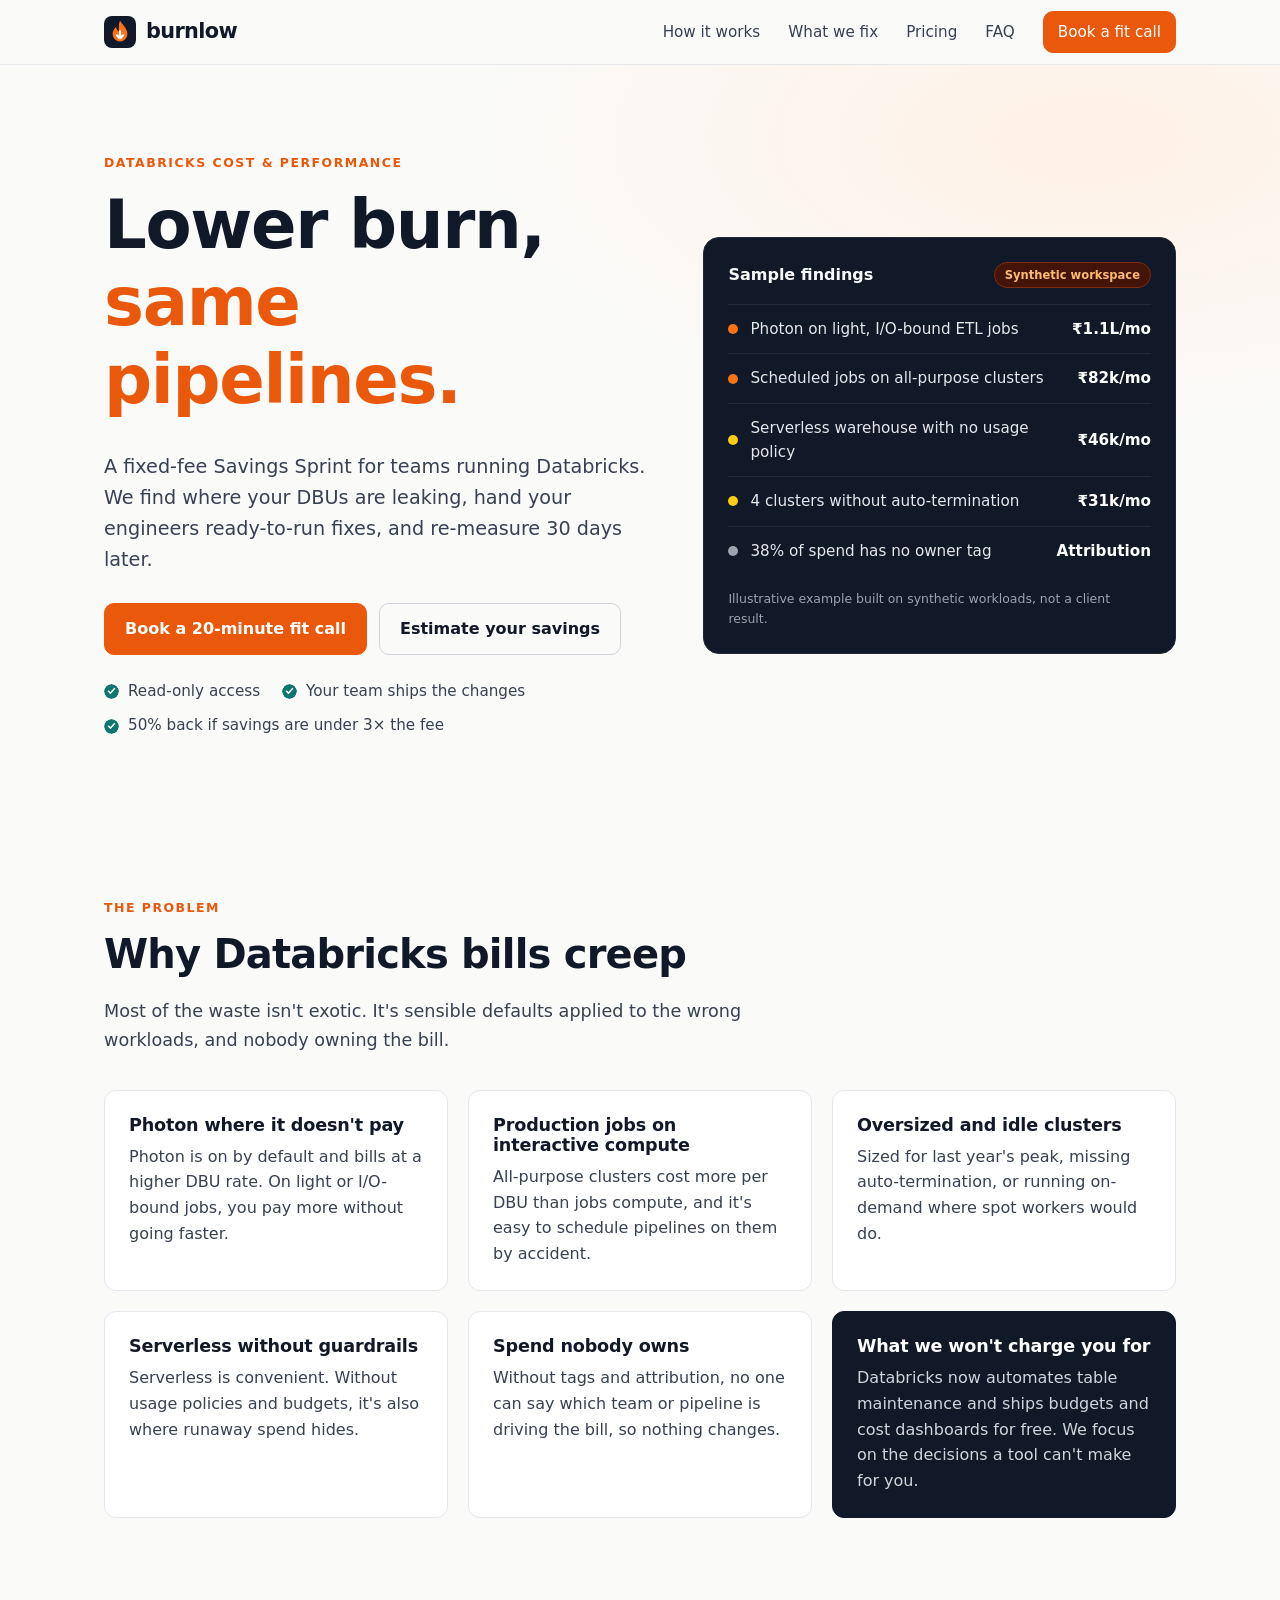
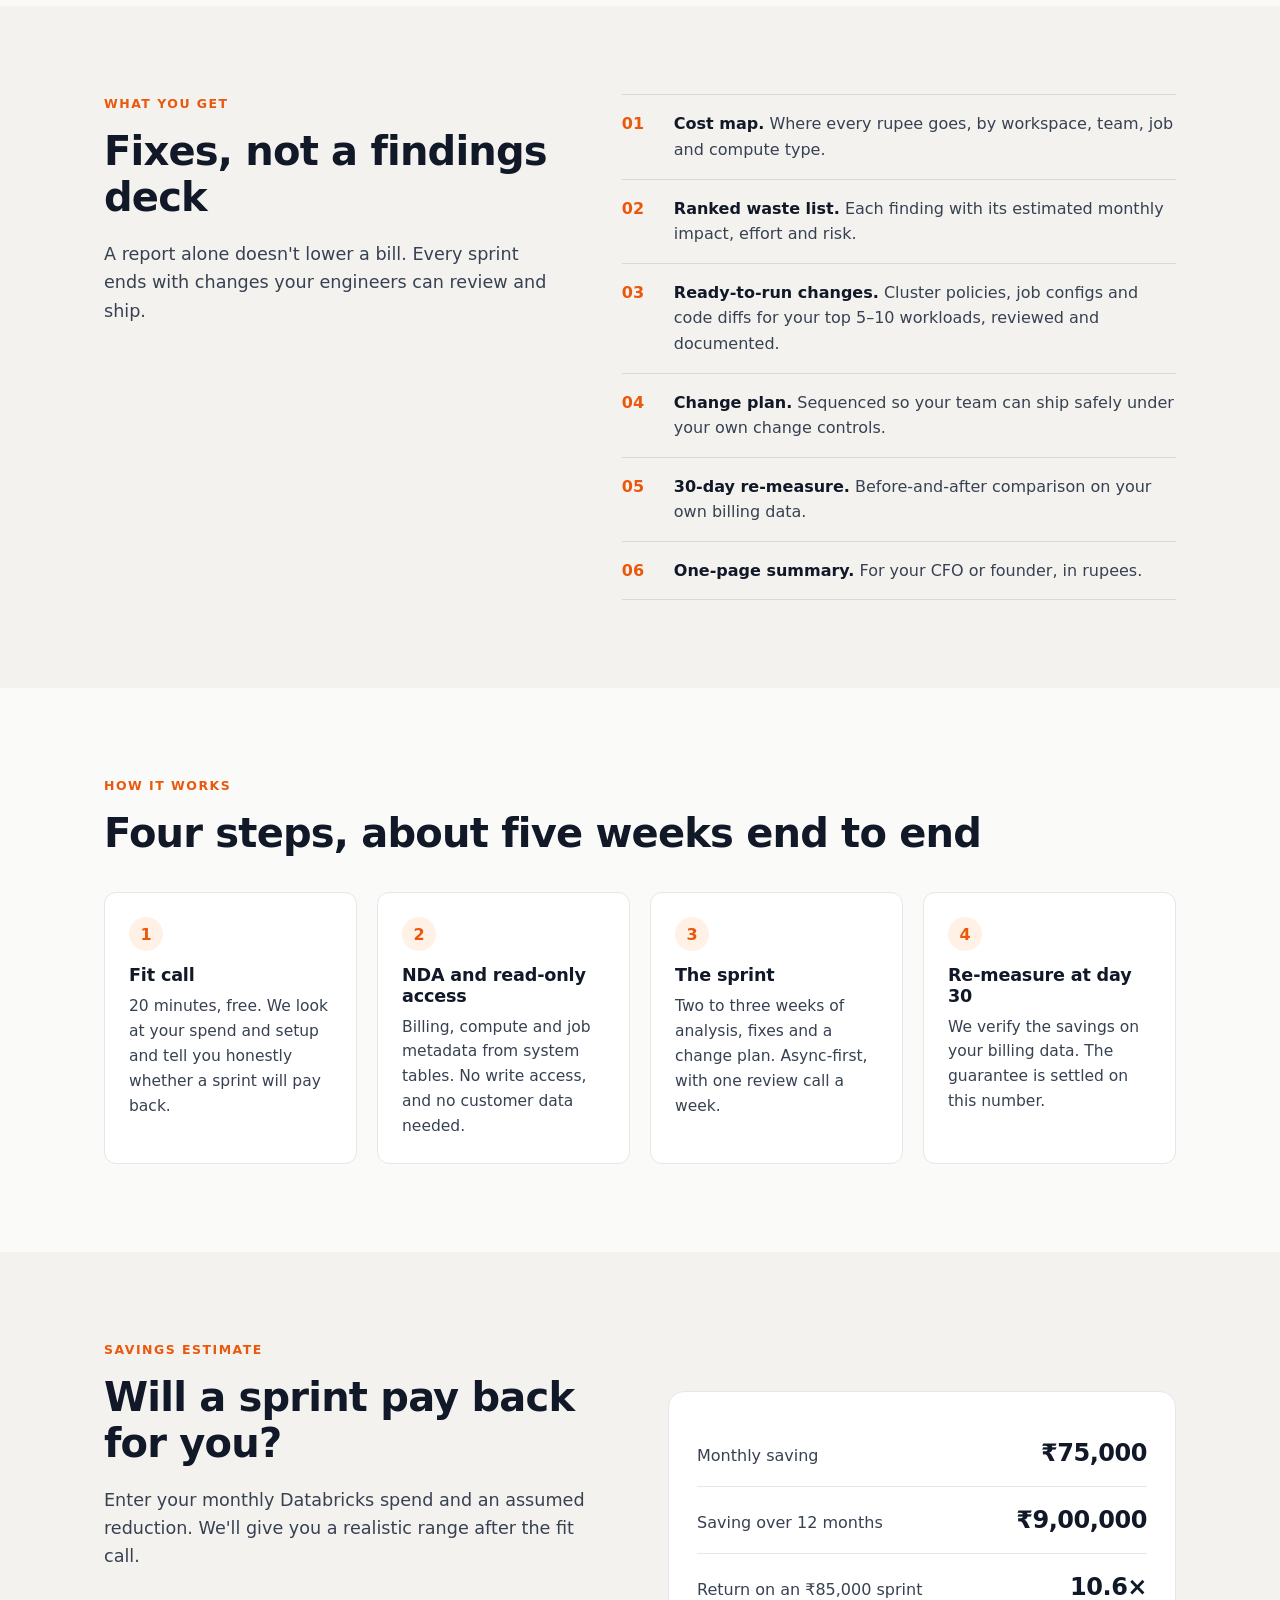
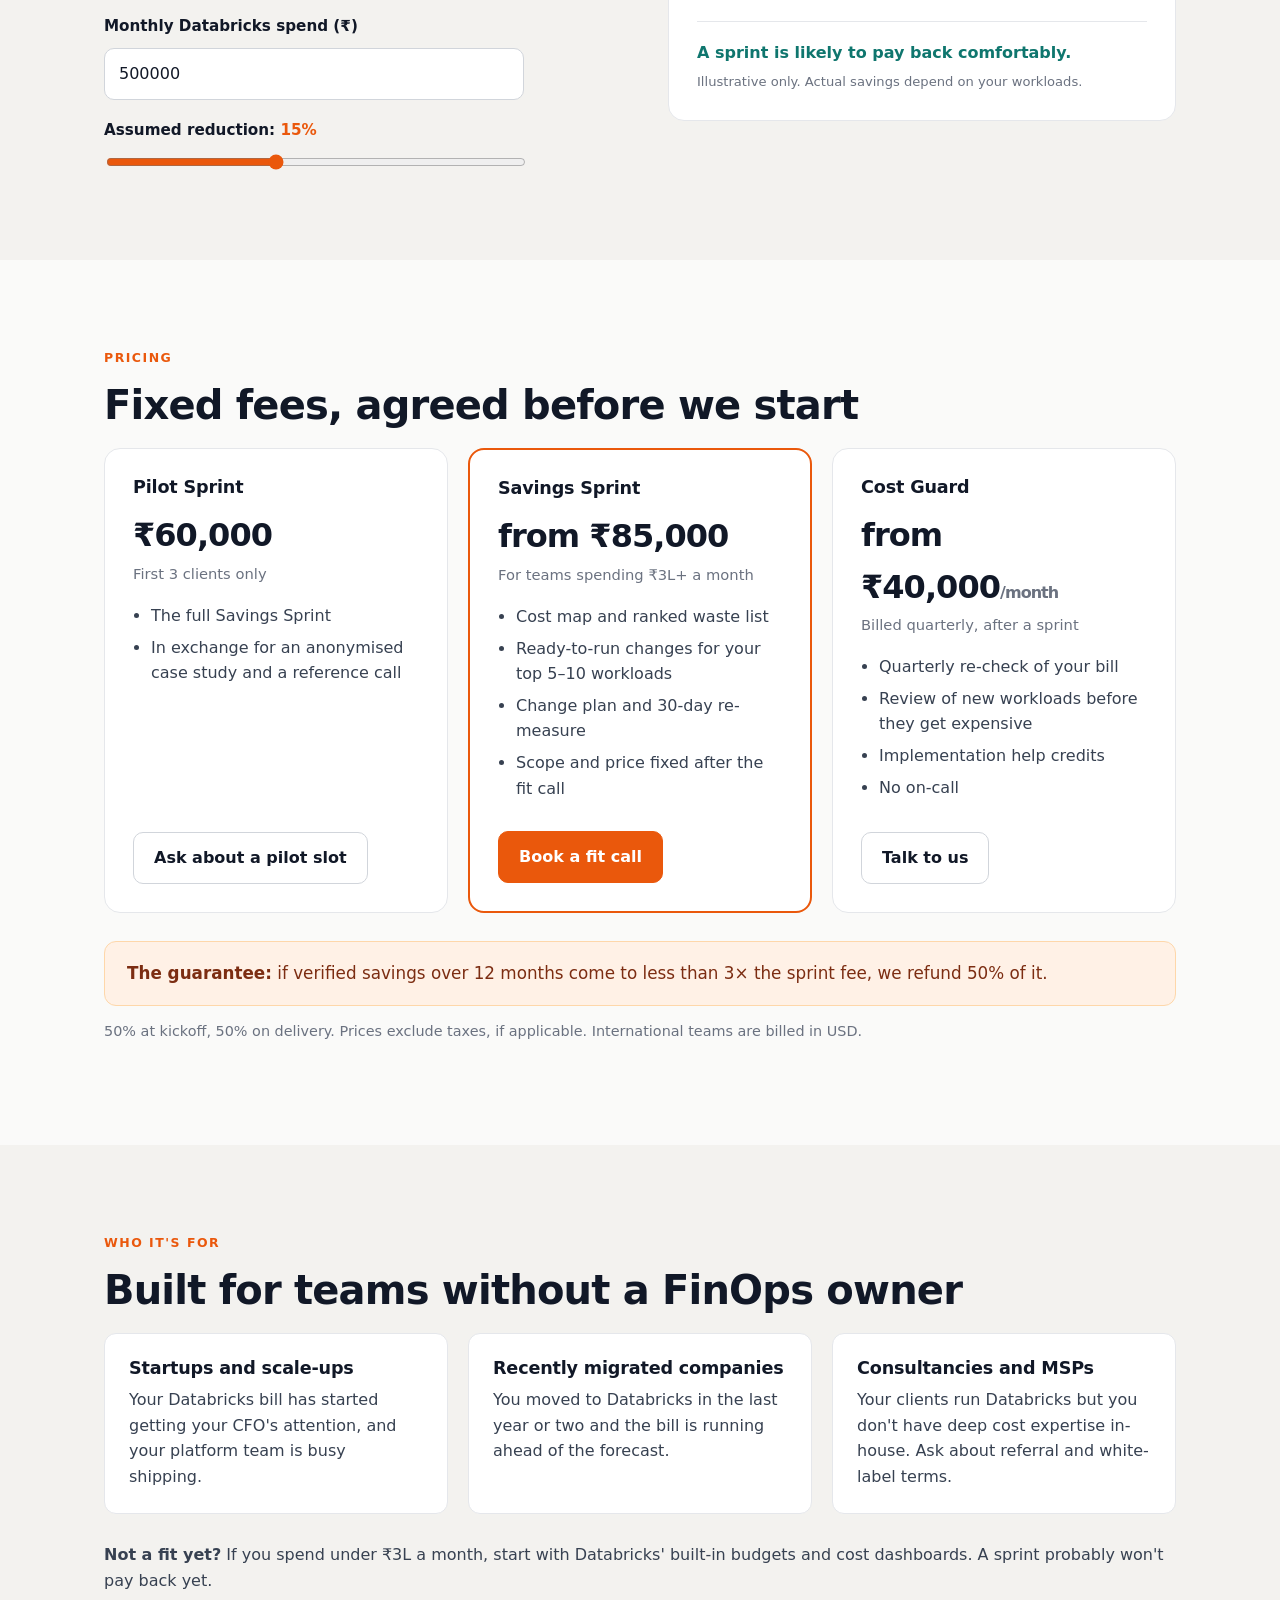
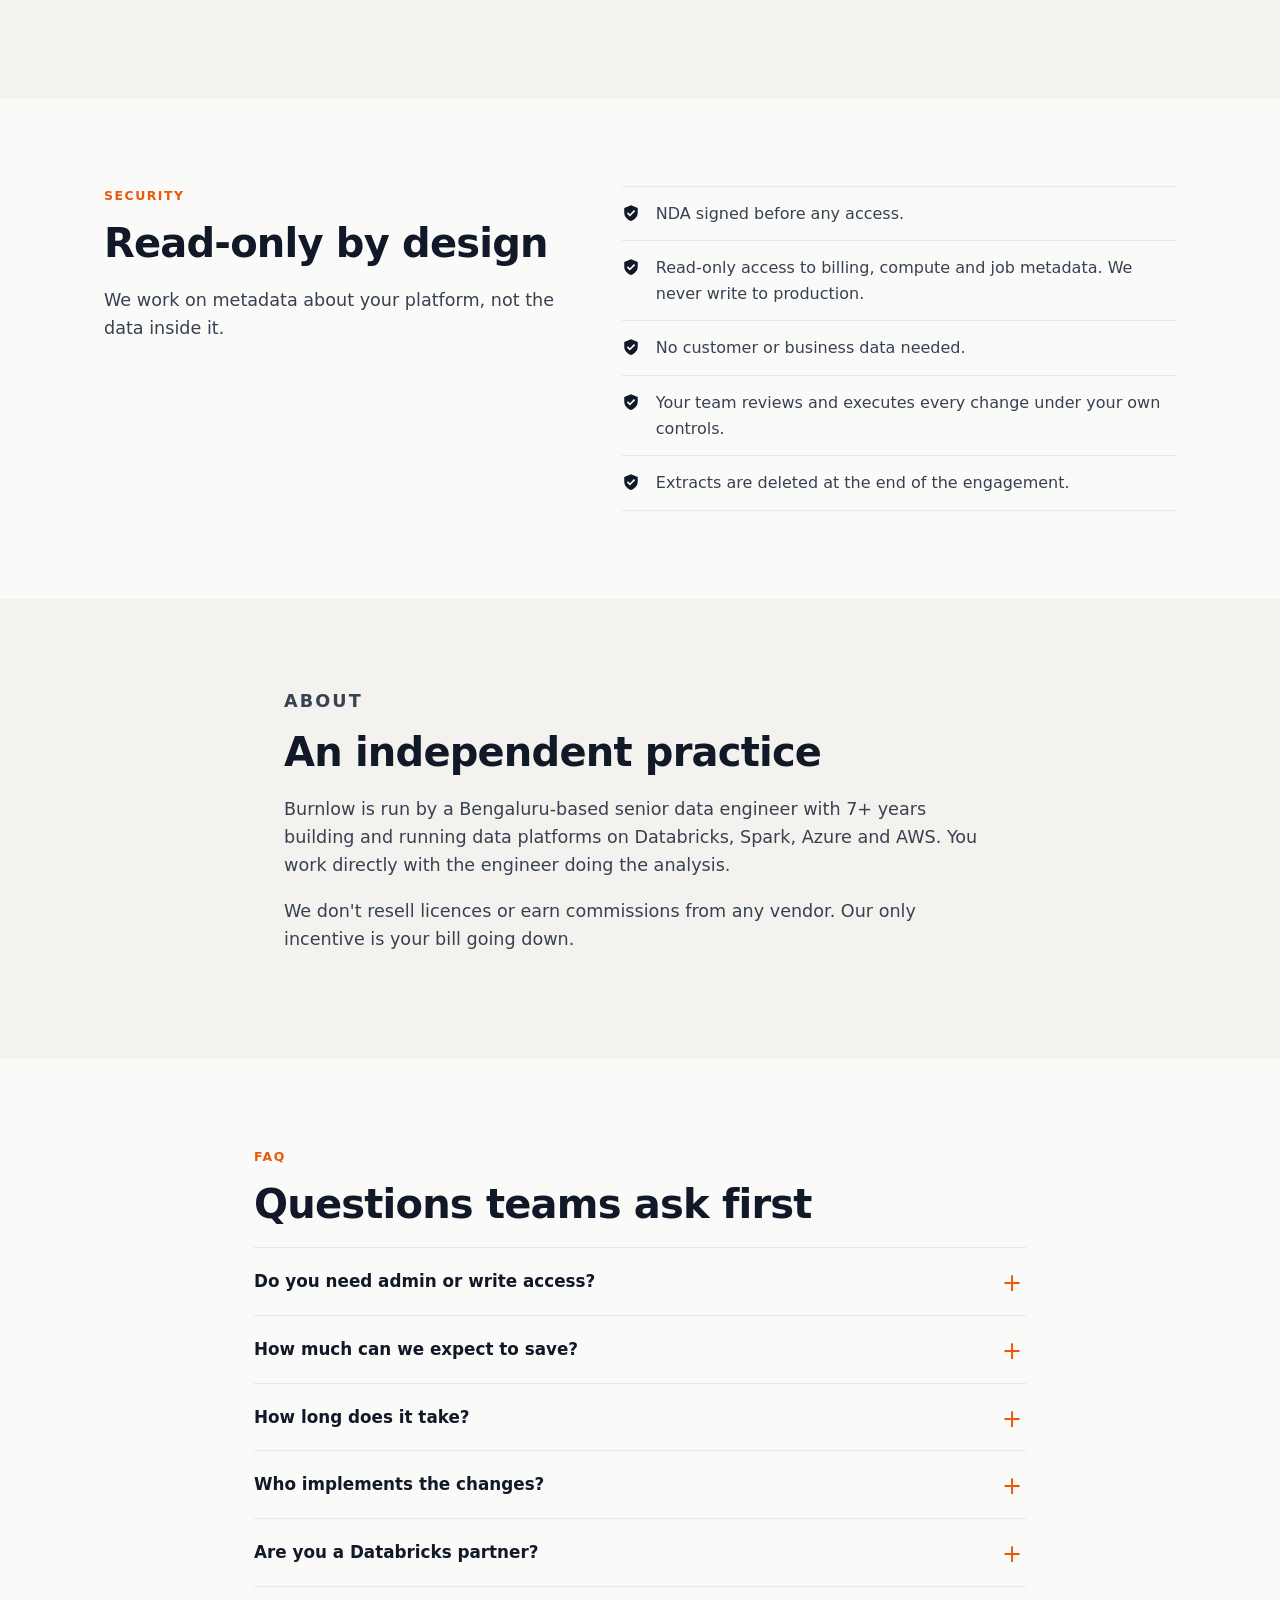
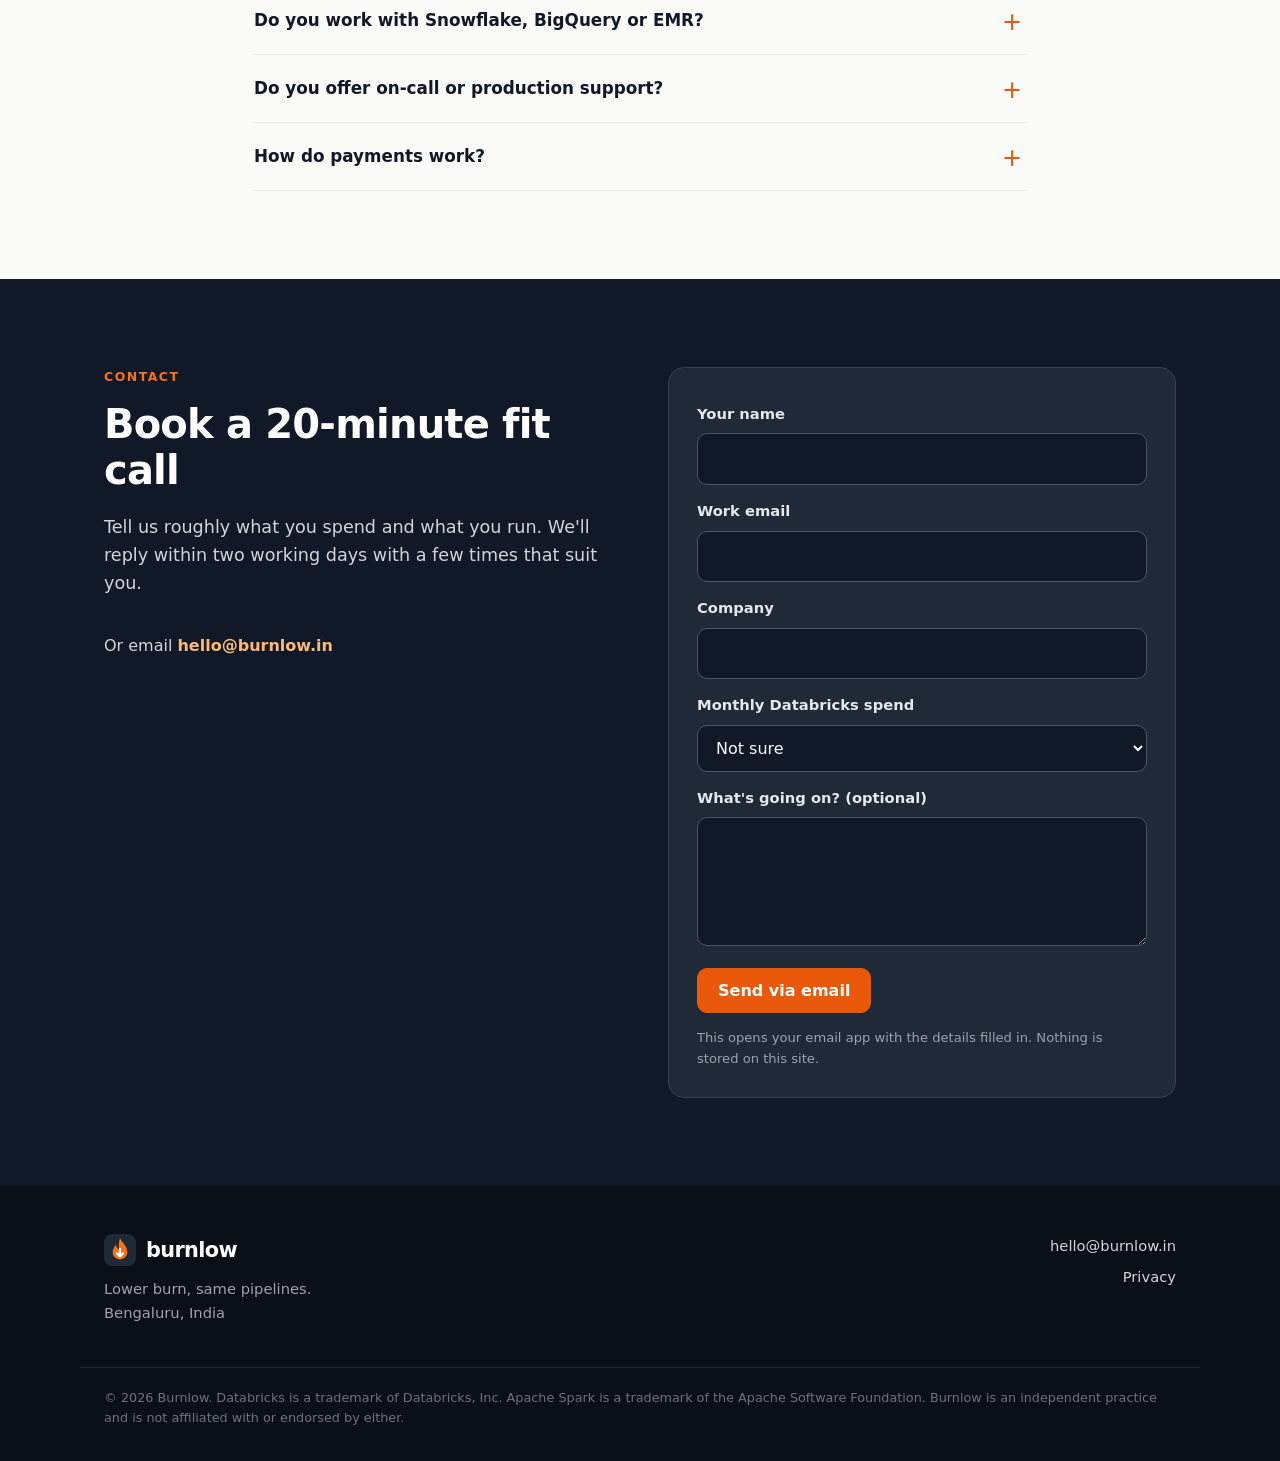
==== commit ecd64b4b: "Remove Bengaluru from hero eyebrow" ====
--- a/public/index.html
+++ b/public/index.html
@@ -63,7 +63,7 @@
     <section class="hero">
       <div class="wrap hero-grid">
         <div class="hero-copy">
-          <p class="eyebrow">Databricks cost &amp; performance · Bengaluru</p>
+          <p class="eyebrow">Databricks cost &amp; performance</p>
           <h1>Lower burn,<br><span class="ember">same pipelines.</span></h1>
           <p class="lead">A fixed-fee Savings Sprint for teams running Databricks. We find where your DBUs are leaking, hand your engineers ready-to-run fixes, and re-measure 30 days later.</p>
           <div class="cta-row">
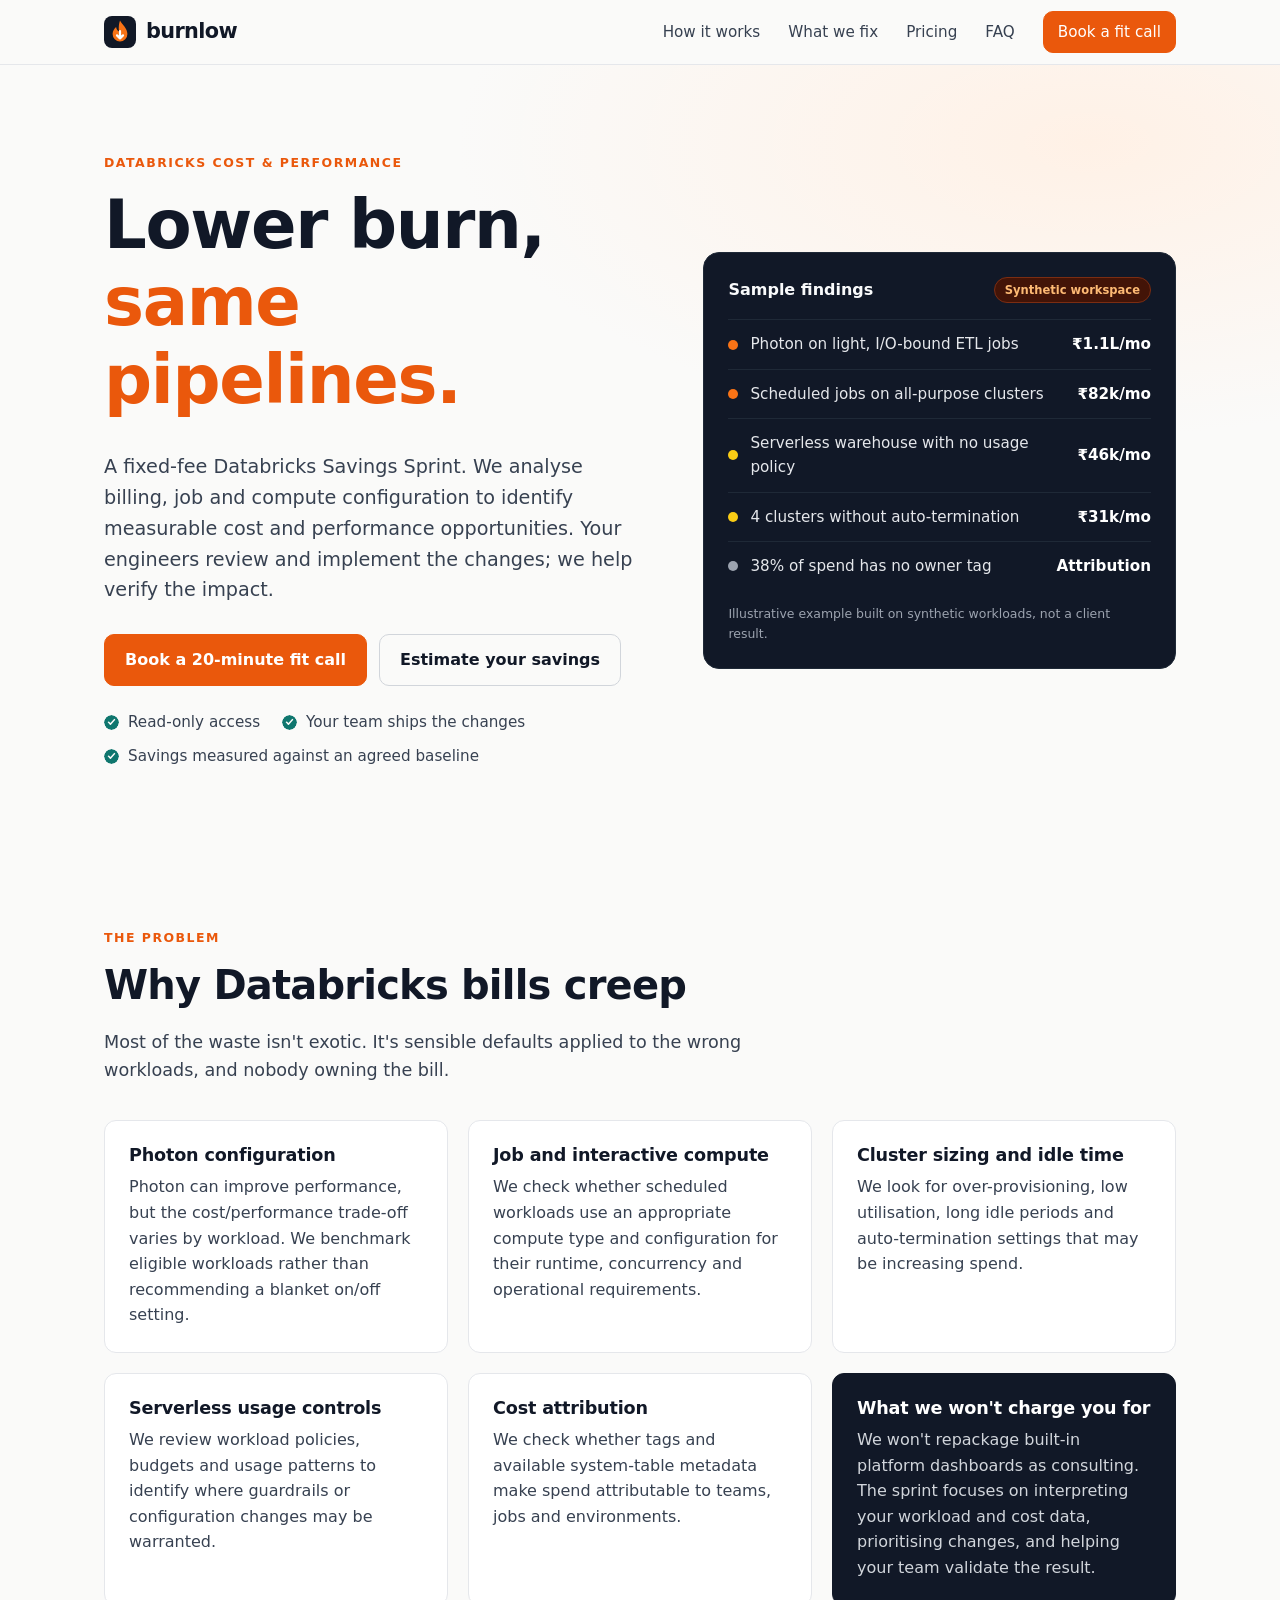
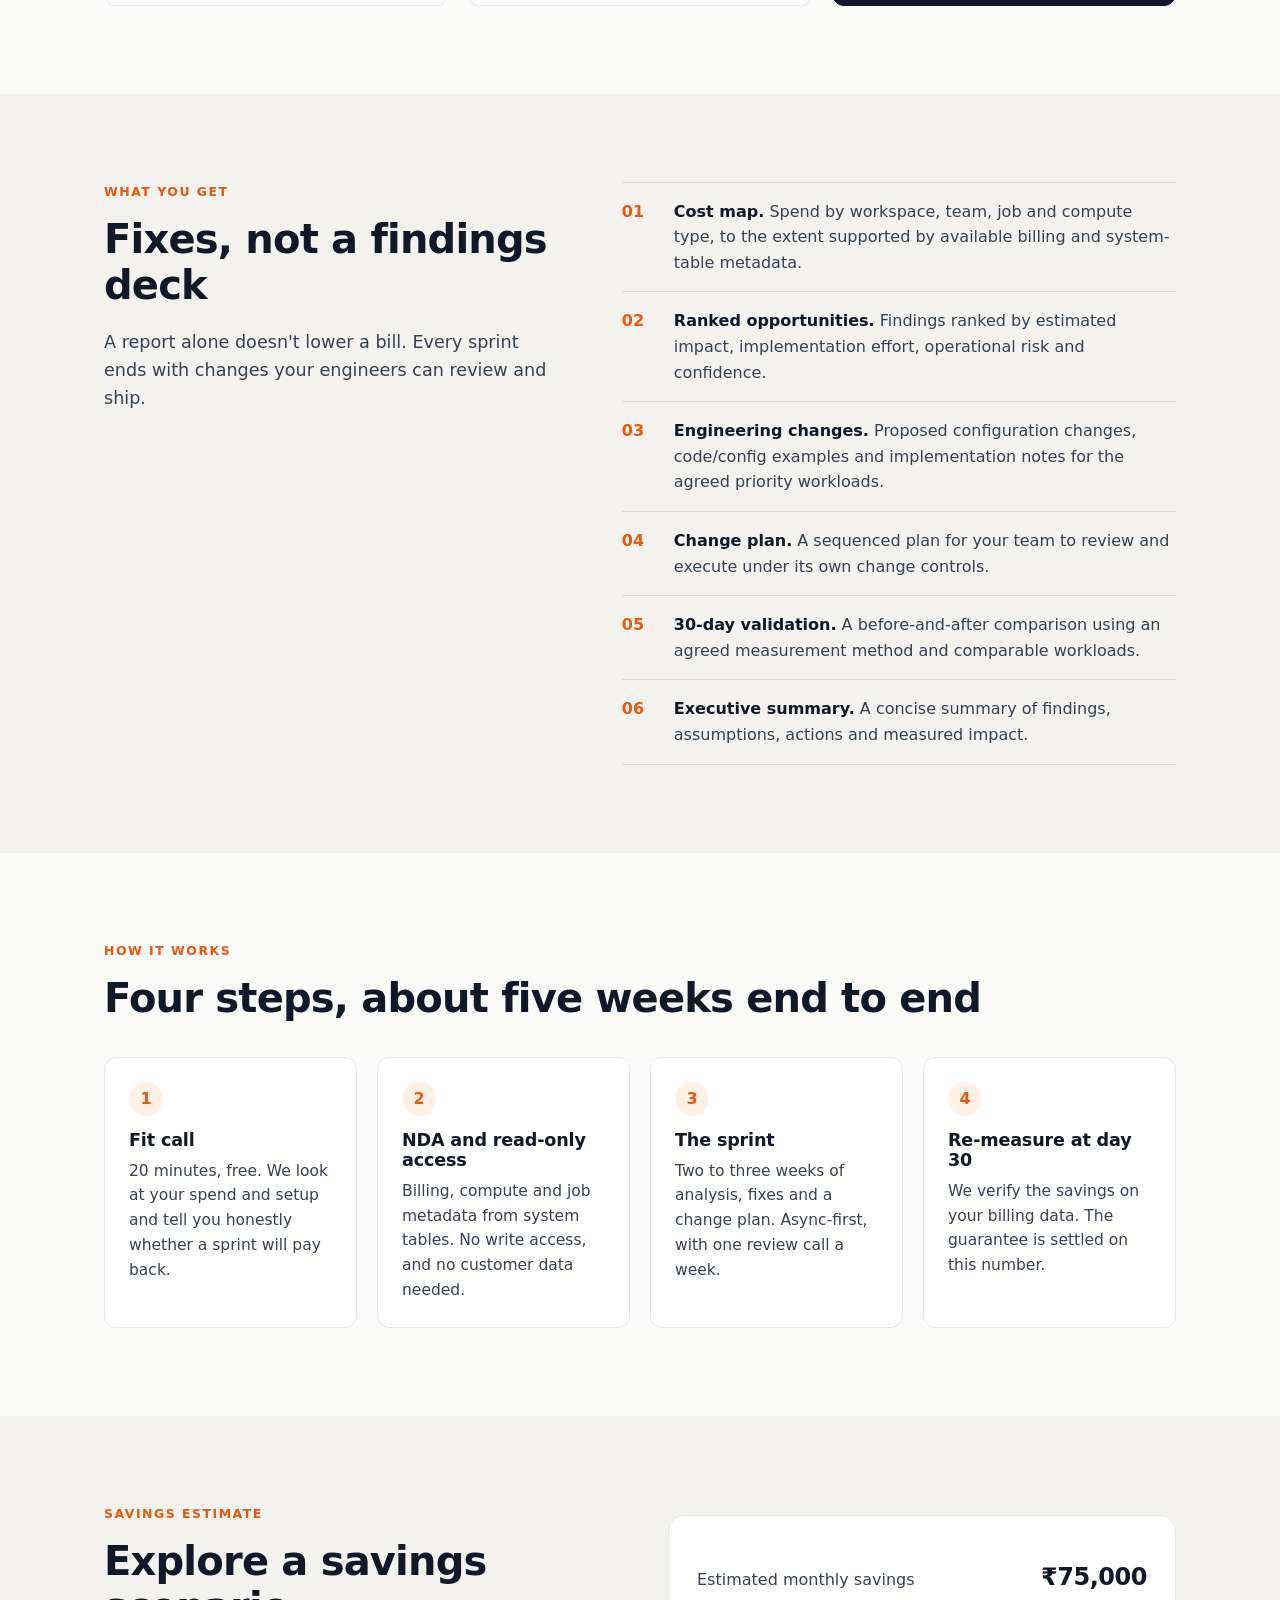
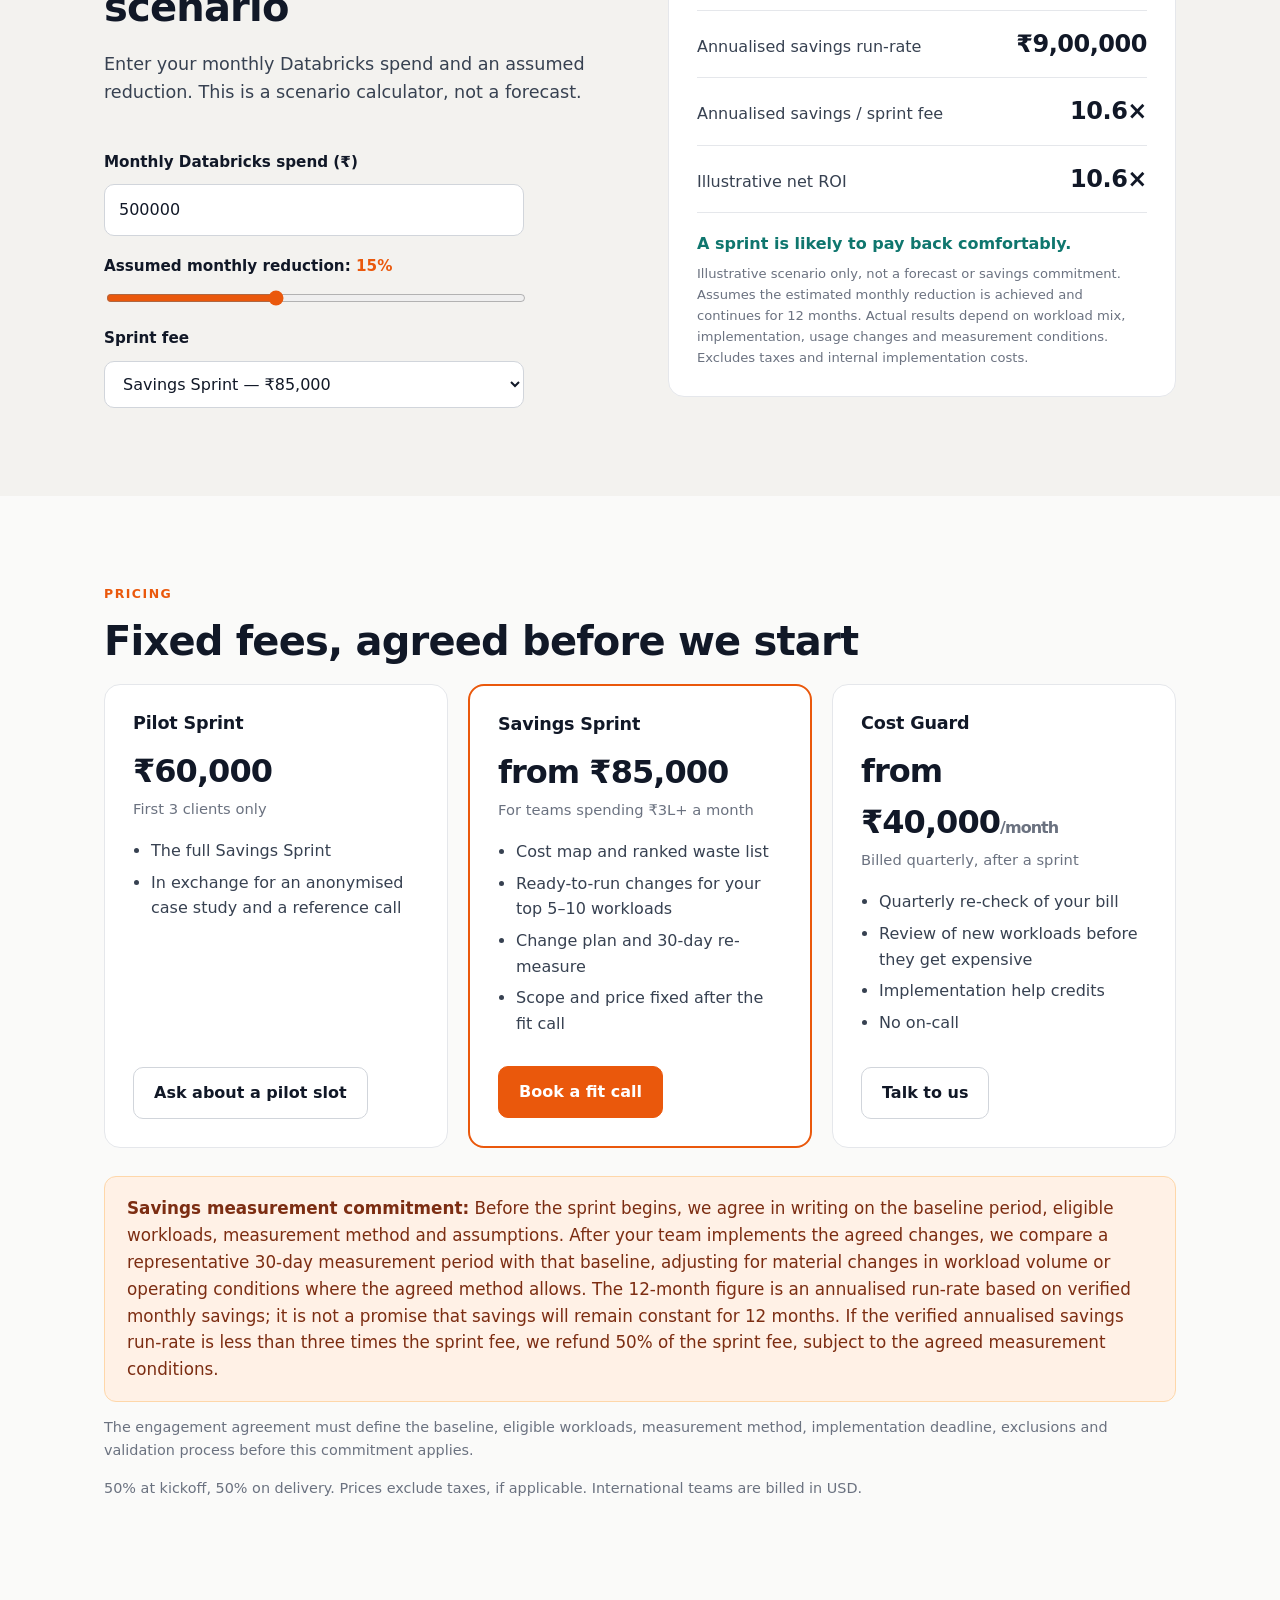
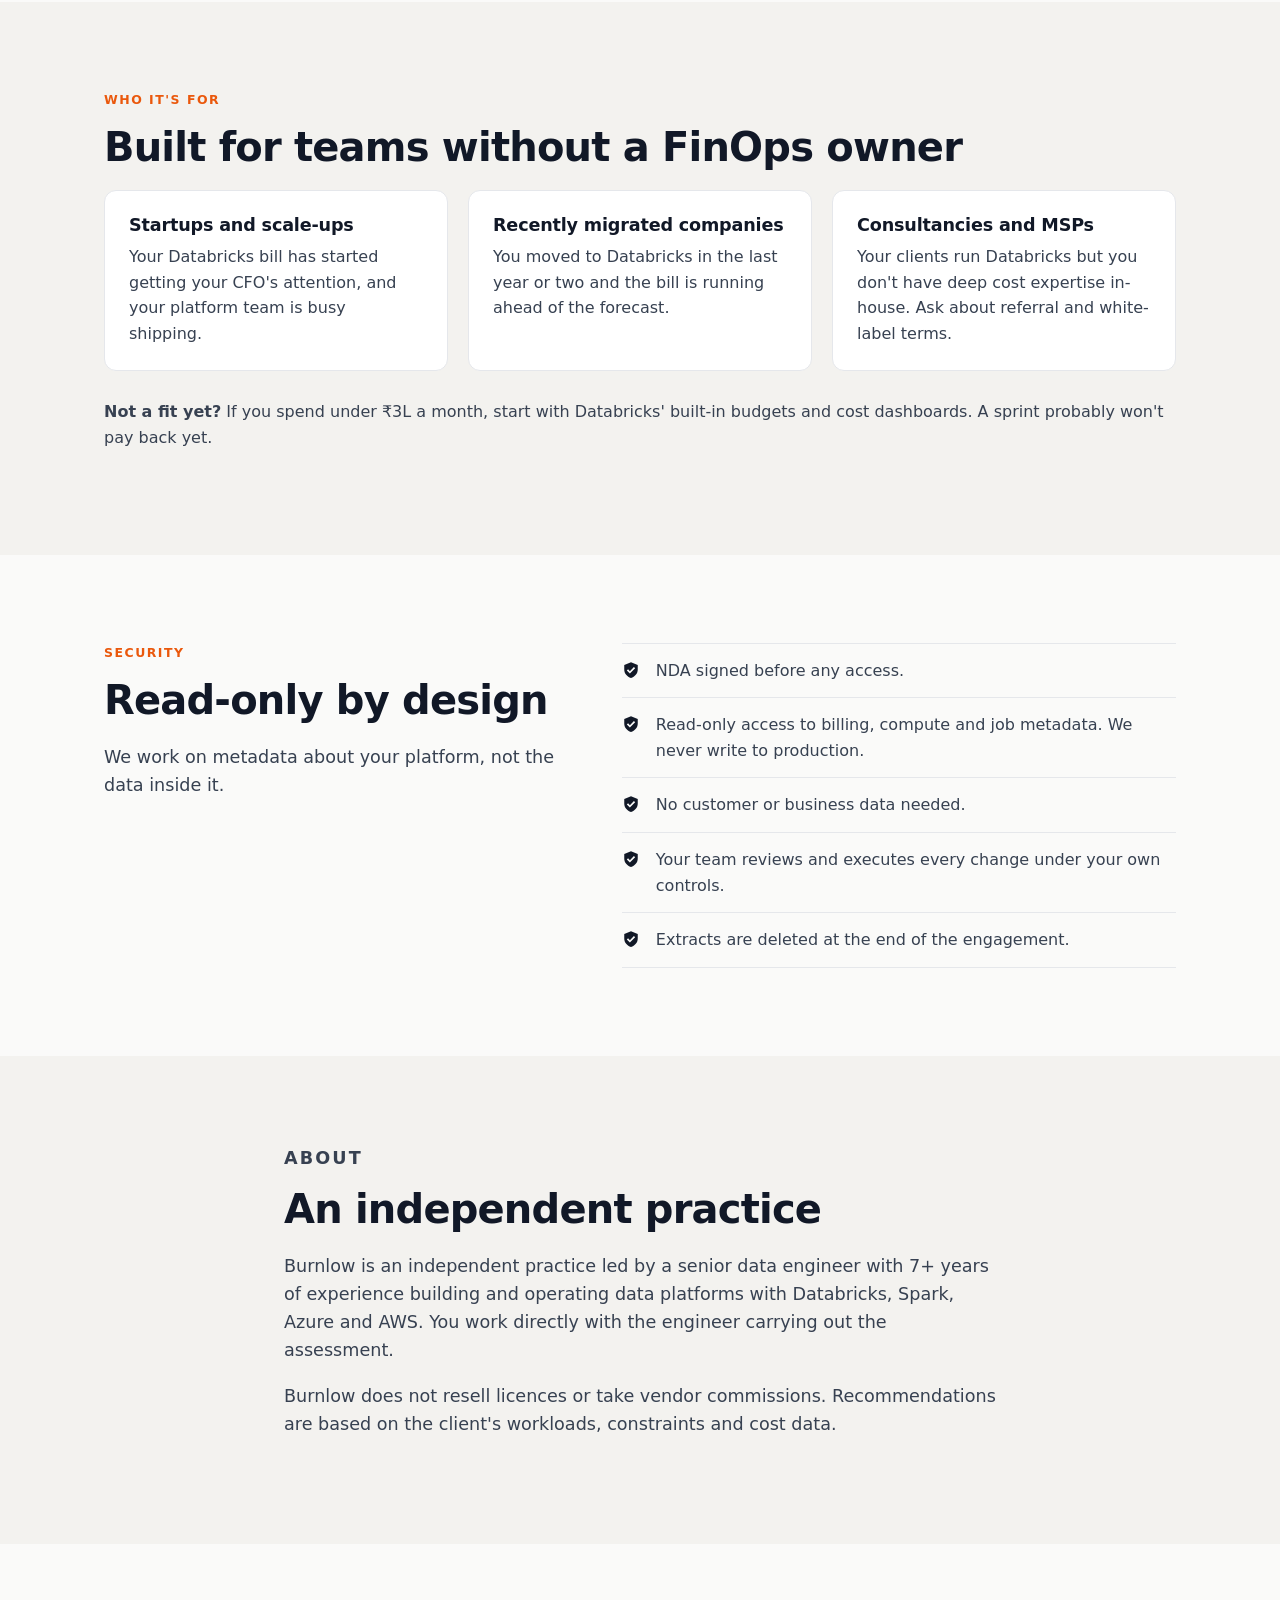
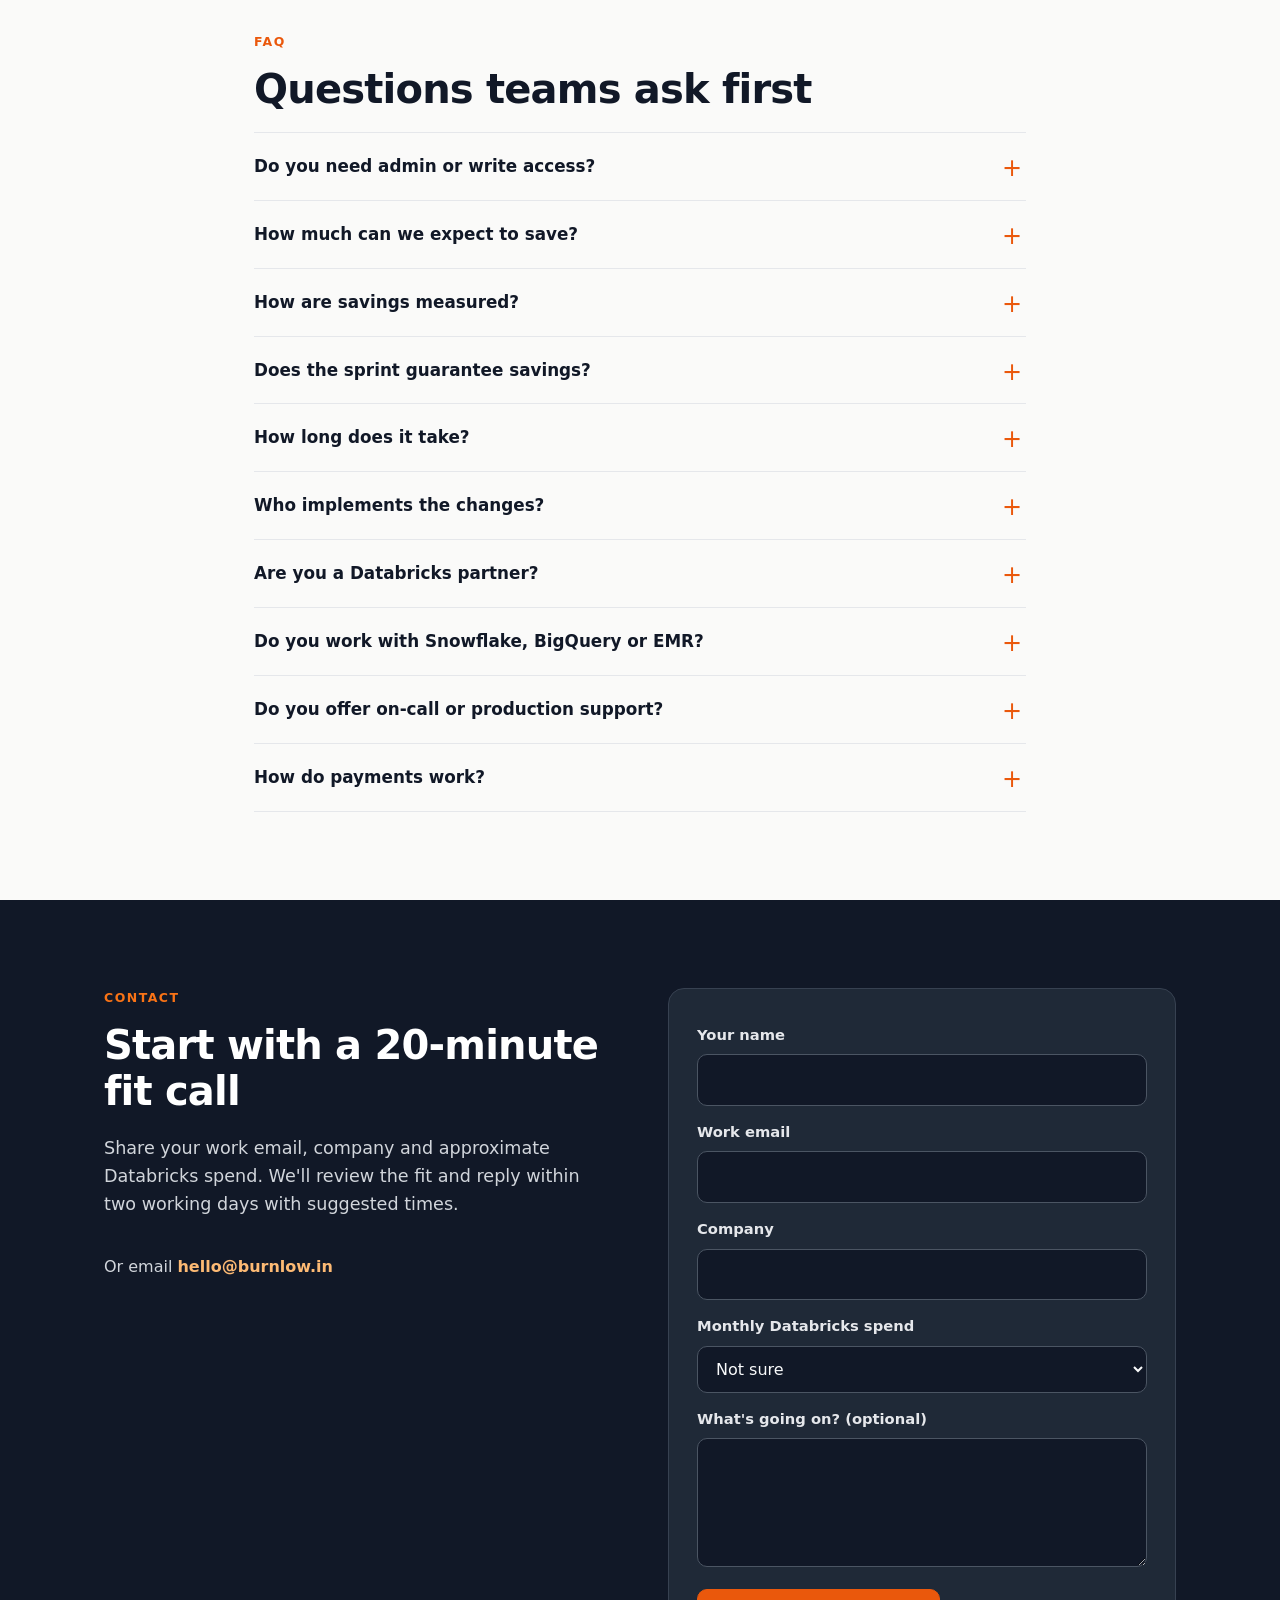
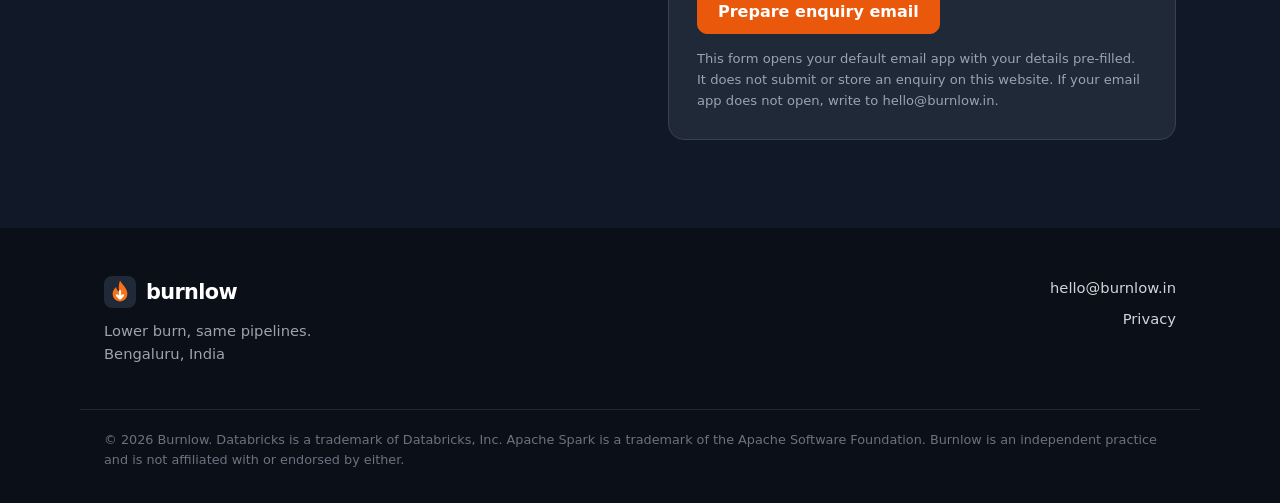
==== commit f91ef1af: "Prepare Burnlow website copy and calculator revision" ====
--- a/public/index.html
+++ b/public/index.html
@@ -1,392 +1,408 @@
-<!doctype html>
-<html lang="en-IN">
-<head>
-  <meta charset="utf-8">
-  <meta name="viewport" content="width=device-width, initial-scale=1">
-  <title>Burnlow · Databricks cost &amp; performance sprints</title>
-  <meta name="description" content="A fixed-fee Databricks Savings Sprint for Indian teams. Find where your DBUs leak, get ready-to-run fixes, and re-measure in 30 days. 50% back if savings are under 3× the fee.">
-  <link rel="canonical" href="https://burnlow.in/">
-  <link rel="icon" href="assets/favicon.svg" type="image/svg+xml">
-  <link rel="apple-touch-icon" href="assets/apple-touch-icon.png">
-  <meta name="theme-color" content="#111827">
-  <meta property="og:type" content="website">
-  <meta property="og:site_name" content="Burnlow">
-  <meta property="og:url" content="https://burnlow.in/">
-  <meta property="og:title" content="Burnlow · Lower burn, same pipelines.">
-  <meta property="og:description" content="Fixed-fee Databricks Savings Sprints for Indian startups and scale-ups. Read-only access, ready-to-run fixes, 30-day re-measure.">
-  <meta property="og:image" content="https://burnlow.in/assets/og-image.png">
-  <meta property="og:image:width" content="1200">
-  <meta property="og:image:height" content="630">
-  <meta name="twitter:card" content="summary_large_image">
-  <link rel="stylesheet" href="assets/styles.css">
-  <script type="application/ld+json">
-  {
-    "@context": "https://schema.org",
-    "@type": "ProfessionalService",
-    "name": "Burnlow",
-    "url": "https://burnlow.in/",
-    "email": "hello@burnlow.in",
-    "description": "Fixed-fee Databricks cost and performance sprints for Indian startups and scale-ups.",
-    "areaServed": "IN",
-    "address": { "@type": "PostalAddress", "addressLocality": "Bengaluru", "addressRegion": "Karnataka", "addressCountry": "IN" },
-    "priceRange": "₹60,000–₹1,25,000"
-  }
-  </script>
-</head>
-<body>
-  <a class="skip" href="#main">Skip to content</a>
-
-  <header class="site-header">
-    <div class="wrap header-inner">
-      <a class="brand" href="./" aria-label="Burnlow home">
-        <svg class="brand-mark" viewBox="0 0 32 32" aria-hidden="true">
-          <rect width="32" height="32" rx="8" fill="#111827"/>
-          <path d="M16 4.5c2 4.3 7.4 7.4 7.4 13.6a7.4 7.4 0 0 1-14.8 0c0-3.3 1.8-5.4 3.5-7.1.3 2.1 1.3 3.7 2.9 4.5-.6-4.1-.1-7.7 1-11z" fill="#f97316"/>
-          <path d="M16 15.2v7.2m-3-3 3 3 3-3" fill="none" stroke="#fff" stroke-width="2.2" stroke-linecap="round" stroke-linejoin="round"/>
-        </svg>
-        <span>burnlow</span>
-      </a>
-      <button class="nav-toggle" type="button" aria-expanded="false" aria-controls="site-nav">
-        <span class="nav-toggle-bar"></span><span class="sr-only">Menu</span>
-      </button>
-      <nav id="site-nav" class="site-nav" aria-label="Main">
-        <a href="#how">How it works</a>
-        <a href="#fixes">What we fix</a>
-        <a href="#pricing">Pricing</a>
-        <a href="#faq">FAQ</a>
-        <a class="btn btn-sm" href="#contact">Book a fit call</a>
-      </nav>
-    </div>
-  </header>
-
-  <main id="main">
-    <section class="hero">
-      <div class="wrap hero-grid">
-        <div class="hero-copy">
-          <p class="eyebrow">Databricks cost &amp; performance</p>
-          <h1>Lower burn,<br><span class="ember">same pipelines.</span></h1>
-          <p class="lead">A fixed-fee Savings Sprint for teams running Databricks. We find where your DBUs are leaking, hand your engineers ready-to-run fixes, and re-measure 30 days later.</p>
-          <div class="cta-row">
-            <a class="btn" href="#contact">Book a 20-minute fit call</a>
-            <a class="btn btn-ghost" href="#calculator">Estimate your savings</a>
-          </div>
-          <ul class="assurances">
-            <li>Read-only access</li>
-            <li>Your team ships the changes</li>
-            <li>50% back if savings are under 3× the fee</li>
-          </ul>
-        </div>
-
-        <aside class="report-card" aria-label="Illustrative sample findings">
-          <div class="report-head">
-            <span class="report-title">Sample findings</span>
-            <span class="tag">Synthetic workspace</span>
-          </div>
-          <ol class="findings">
-            <li><span class="sev sev-high"></span><span class="f-text">Photon on light, I/O-bound ETL jobs</span><span class="f-val">₹1.1L/mo</span></li>
-            <li><span class="sev sev-high"></span><span class="f-text">Scheduled jobs on all-purpose clusters</span><span class="f-val">₹82k/mo</span></li>
-            <li><span class="sev sev-med"></span><span class="f-text">Serverless warehouse with no usage policy</span><span class="f-val">₹46k/mo</span></li>
-            <li><span class="sev sev-med"></span><span class="f-text">4 clusters without auto-termination</span><span class="f-val">₹31k/mo</span></li>
-            <li><span class="sev sev-low"></span><span class="f-text">38% of spend has no owner tag</span><span class="f-val">Attribution</span></li>
-          </ol>
-          <p class="report-note">Illustrative example built on synthetic workloads, not a client result.</p>
-        </aside>
-      </div>
-    </section>
-
-    <section class="section" id="problem">
-      <div class="wrap">
-        <p class="eyebrow">The problem</p>
-        <h2>Why Databricks bills creep</h2>
-        <p class="section-lead">Most of the waste isn't exotic. It's sensible defaults applied to the wrong workloads, and nobody owning the bill.</p>
-        <div class="grid-3">
-          <article class="card">
-            <h3>Photon where it doesn't pay</h3>
-            <p>Photon is on by default and bills at a higher DBU rate. On light or I/O-bound jobs, you pay more without going faster.</p>
-          </article>
-          <article class="card">
-            <h3>Production jobs on interactive compute</h3>
-            <p>All-purpose clusters cost more per DBU than jobs compute, and it's easy to schedule pipelines on them by accident.</p>
-          </article>
-          <article class="card">
-            <h3>Oversized and idle clusters</h3>
-            <p>Sized for last year's peak, missing auto-termination, or running on-demand where spot workers would do.</p>
-          </article>
-          <article class="card">
-            <h3>Serverless without guardrails</h3>
-            <p>Serverless is convenient. Without usage policies and budgets, it's also where runaway spend hides.</p>
-          </article>
-          <article class="card">
-            <h3>Spend nobody owns</h3>
-            <p>Without tags and attribution, no one can say which team or pipeline is driving the bill, so nothing changes.</p>
-          </article>
-          <article class="card card-dark">
-            <h3>What we won't charge you for</h3>
-            <p>Databricks now automates table maintenance and ships budgets and cost dashboards for free. We focus on the decisions a tool can't make for you.</p>
-          </article>
-        </div>
-      </div>
-    </section>
-
-    <section class="section section-alt" id="fixes">
-      <div class="wrap split">
-        <div>
-          <p class="eyebrow">What you get</p>
-          <h2>Fixes, not a findings deck</h2>
-          <p class="section-lead">A report alone doesn't lower a bill. Every sprint ends with changes your engineers can review and ship.</p>
-        </div>
-        <ol class="deliverables">
-          <li><strong>Cost map.</strong> Where every rupee goes, by workspace, team, job and compute type.</li>
-          <li><strong>Ranked waste list.</strong> Each finding with its estimated monthly impact, effort and risk.</li>
-          <li><strong>Ready-to-run changes.</strong> Cluster policies, job configs and code diffs for your top 5–10 workloads, reviewed and documented.</li>
-          <li><strong>Change plan.</strong> Sequenced so your team can ship safely under your own change controls.</li>
-          <li><strong>30-day re-measure.</strong> Before-and-after comparison on your own billing data.</li>
-          <li><strong>One-page summary.</strong> For your CFO or founder, in rupees.</li>
-        </ol>
-      </div>
-    </section>
-
-    <section class="section" id="how">
-      <div class="wrap">
-        <p class="eyebrow">How it works</p>
-        <h2>Four steps, about five weeks end to end</h2>
-        <ol class="steps">
-          <li>
-            <span class="step-num">1</span>
-            <h3>Fit call</h3>
-            <p>20 minutes, free. We look at your spend and setup and tell you honestly whether a sprint will pay back.</p>
-          </li>
-          <li>
-            <span class="step-num">2</span>
-            <h3>NDA and read-only access</h3>
-            <p>Billing, compute and job metadata from system tables. No write access, and no customer data needed.</p>
-          </li>
-          <li>
-            <span class="step-num">3</span>
-            <h3>The sprint</h3>
-            <p>Two to three weeks of analysis, fixes and a change plan. Async-first, with one review call a week.</p>
-          </li>
-          <li>
-            <span class="step-num">4</span>
-            <h3>Re-measure at day 30</h3>
-            <p>We verify the savings on your billing data. The guarantee is settled on this number.</p>
-          </li>
-        </ol>
-      </div>
-    </section>
-
-    <section class="section section-alt" id="calculator">
-      <div class="wrap calc">
-        <div>
-          <p class="eyebrow">Savings estimate</p>
-          <h2>Will a sprint pay back for you?</h2>
-          <p class="section-lead">Enter your monthly Databricks spend and an assumed reduction. We'll give you a realistic range after the fit call.</p>
-          <form class="calc-form" id="calc-form" novalidate>
-            <label for="spend">Monthly Databricks spend (₹)</label>
-            <input id="spend" name="spend" type="number" inputmode="numeric" min="0" step="10000" value="500000">
-            <label for="pct">Assumed reduction: <output id="pct-out" for="pct">15%</output></label>
-            <input id="pct" name="pct" type="range" min="5" max="30" step="1" value="15">
-          </form>
-        </div>
-        <div class="calc-result" aria-live="polite">
-          <div class="calc-row"><span>Monthly saving</span><strong id="r-month">₹75,000</strong></div>
-          <div class="calc-row"><span>Saving over 12 months</span><strong id="r-year">₹9,00,000</strong></div>
-          <div class="calc-row"><span>Return on an ₹85,000 sprint</span><strong id="r-roi">10.6×</strong></div>
-          <p class="calc-verdict" id="r-verdict">A sprint is likely to pay back comfortably.</p>
-          <p class="calc-note">Illustrative only. Actual savings depend on your workloads.</p>
-        </div>
-      </div>
-    </section>
-
-    <section class="section" id="pricing">
-      <div class="wrap">
-        <p class="eyebrow">Pricing</p>
-        <h2>Fixed fees, agreed before we start</h2>
-        <div class="pricing">
-          <article class="price-card">
-            <h3>Pilot Sprint</h3>
-            <p class="price">₹60,000</p>
-            <p class="price-sub">First 3 clients only</p>
-            <ul>
-              <li>The full Savings Sprint</li>
-              <li>In exchange for an anonymised case study and a reference call</li>
-            </ul>
-            <a class="btn btn-ghost" href="#contact">Ask about a pilot slot</a>
-          </article>
-          <article class="price-card price-card-main">
-            <h3>Savings Sprint</h3>
-            <p class="price">from ₹85,000</p>
-            <p class="price-sub">For teams spending ₹3L+ a month</p>
-            <ul>
-              <li>Cost map and ranked waste list</li>
-              <li>Ready-to-run changes for your top 5–10 workloads</li>
-              <li>Change plan and 30-day re-measure</li>
-              <li>Scope and price fixed after the fit call</li>
-            </ul>
-            <a class="btn" href="#contact">Book a fit call</a>
-          </article>
-          <article class="price-card">
-            <h3>Cost Guard</h3>
-            <p class="price">from ₹40,000<span>/month</span></p>
-            <p class="price-sub">Billed quarterly, after a sprint</p>
-            <ul>
-              <li>Quarterly re-check of your bill</li>
-              <li>Review of new workloads before they get expensive</li>
-              <li>Implementation help credits</li>
-              <li>No on-call</li>
-            </ul>
-            <a class="btn btn-ghost" href="#contact">Talk to us</a>
-          </article>
-        </div>
-        <div class="guarantee">
-          <strong>The guarantee:</strong> if verified savings over 12 months come to less than 3× the sprint fee, we refund 50% of it.
-        </div>
-        <p class="fine">50% at kickoff, 50% on delivery. Prices exclude taxes, if applicable. International teams are billed in USD.</p>
-      </div>
-    </section>
-
-    <section class="section section-alt" id="fit">
-      <div class="wrap">
-        <p class="eyebrow">Who it's for</p>
-        <h2>Built for teams without a FinOps owner</h2>
-        <div class="grid-3">
-          <article class="card">
-            <h3>Startups and scale-ups</h3>
-            <p>Your Databricks bill has started getting your CFO's attention, and your platform team is busy shipping.</p>
-          </article>
-          <article class="card">
-            <h3>Recently migrated companies</h3>
-            <p>You moved to Databricks in the last year or two and the bill is running ahead of the forecast.</p>
-          </article>
-          <article class="card">
-            <h3>Consultancies and MSPs</h3>
-            <p>Your clients run Databricks but you don't have deep cost expertise in-house. Ask about referral and white-label terms.</p>
-          </article>
-        </div>
-        <p class="not-fit"><strong>Not a fit yet?</strong> If you spend under ₹3L a month, start with Databricks' built-in budgets and cost dashboards. A sprint probably won't pay back yet.</p>
-      </div>
-    </section>
-
-    <section class="section" id="security">
-      <div class="wrap split">
-        <div>
-          <p class="eyebrow">Security</p>
-          <h2>Read-only by design</h2>
-          <p class="section-lead">We work on metadata about your platform, not the data inside it.</p>
-        </div>
-        <ul class="checks">
-          <li>NDA signed before any access.</li>
-          <li>Read-only access to billing, compute and job metadata. We never write to production.</li>
-          <li>No customer or business data needed.</li>
-          <li>Your team reviews and executes every change under your own controls.</li>
-          <li>Extracts are deleted at the end of the engagement.</li>
-        </ul>
-      </div>
-    </section>
-
-    <section class="section section-alt" id="about">
-      <div class="wrap about">
-        <p class="eyebrow">About</p>
-        <h2>An independent practice</h2>
-        <p>Burnlow is run by a Bengaluru-based senior data engineer with 7+ years building and running data platforms on Databricks, Spark, Azure and AWS. You work directly with the engineer doing the analysis.</p>
-        <p>We don't resell licences or earn commissions from any vendor. Our only incentive is your bill going down.</p>
-      </div>
-    </section>
-
-    <section class="section" id="faq">
-      <div class="wrap faq">
-        <p class="eyebrow">FAQ</p>
-        <h2>Questions teams ask first</h2>
-        <details>
-          <summary>Do you need admin or write access?</summary>
-          <p>No. Read-only access to billing, compute and job metadata is enough. We never change anything in your workspace; your team ships every change.</p>
-        </details>
-        <details>
-          <summary>How much can we expect to save?</summary>
-          <p>It depends on your workloads, so we won't quote a number before looking. After the fit call we'll give you a realistic range, and the guarantee protects you if the result falls short.</p>
-        </details>
-        <details>
-          <summary>How long does it take?</summary>
-          <p>The sprint itself takes two to three weeks. We re-measure 30 days after your team ships the changes.</p>
-        </details>
-        <details>
-          <summary>Who implements the changes?</summary>
-          <p>Your engineers, using our ready-to-run changes and change plan. If you want hands-on help, implementation projects are available at a fixed price.</p>
-        </details>
-        <details>
-          <summary>Are you a Databricks partner?</summary>
-          <p>No. Burnlow is independent and isn't affiliated with or endorsed by Databricks. We don't sell licences, migrations or credits.</p>
-        </details>
-        <details>
-          <summary>Do you work with Snowflake, BigQuery or EMR?</summary>
-          <p>Databricks is our focus. Spark on AWS EMR or Glue is possible on request.</p>
-        </details>
-        <details>
-          <summary>Do you offer on-call or production support?</summary>
-          <p>No. We're an analysis and implementation-support practice, not a managed-service provider.</p>
-        </details>
-        <details>
-          <summary>How do payments work?</summary>
-          <p>50% at kickoff and 50% on delivery, by bank transfer, UPI or card. International teams are billed in USD.</p>
-        </details>
-      </div>
-    </section>
-
-    <section class="section contact-section" id="contact">
-      <div class="wrap contact">
-        <div>
-          <p class="eyebrow eyebrow-light">Contact</p>
-          <h2>Book a 20-minute fit call</h2>
-          <p class="section-lead">Tell us roughly what you spend and what you run. We'll reply within two working days with a few times that suit you.</p>
-          <p class="contact-direct">Or email <a href="mailto:hello@burnlow.in">hello@burnlow.in</a></p>
-        </div>
-        <form class="contact-form" id="contact-form" novalidate>
-          <label for="c-name">Your name</label>
-          <input id="c-name" name="name" type="text" autocomplete="name" required>
-          <label for="c-email">Work email</label>
-          <input id="c-email" name="email" type="email" autocomplete="email" required>
-          <label for="c-company">Company</label>
-          <input id="c-company" name="company" type="text" autocomplete="organization">
-          <label for="c-spend">Monthly Databricks spend</label>
-          <select id="c-spend" name="spend">
-            <option>Not sure</option>
-            <option>Under ₹3 lakh</option>
-            <option>₹3–10 lakh</option>
-            <option>₹10–25 lakh</option>
-            <option>Over ₹25 lakh</option>
-          </select>
-          <label for="c-msg">What's going on? (optional)</label>
-          <textarea id="c-msg" name="message" rows="4"></textarea>
-          <button class="btn" type="submit">Send via email</button>
-          <p class="form-note" id="form-note">This opens your email app with the details filled in. Nothing is stored on this site.</p>
-        </form>
-      </div>
-    </section>
-  </main>
-
-  <footer class="site-footer">
-    <div class="wrap footer-inner">
-      <div>
-        <a class="brand brand-footer" href="./">
-          <svg class="brand-mark" viewBox="0 0 32 32" aria-hidden="true">
-            <rect width="32" height="32" rx="8" fill="#1f2937"/>
-            <path d="M16 4.5c2 4.3 7.4 7.4 7.4 13.6a7.4 7.4 0 0 1-14.8 0c0-3.3 1.8-5.4 3.5-7.1.3 2.1 1.3 3.7 2.9 4.5-.6-4.1-.1-7.7 1-11z" fill="#f97316"/>
-            <path d="M16 15.2v7.2m-3-3 3 3 3-3" fill="none" stroke="#fff" stroke-width="2.2" stroke-linecap="round" stroke-linejoin="round"/>
-          </svg>
-          <span>burnlow</span>
-        </a>
-        <p>Lower burn, same pipelines.<br>Bengaluru, India</p>
-      </div>
-      <div class="footer-links">
-        <a href="mailto:hello@burnlow.in">hello@burnlow.in</a>
-        <a href="privacy.html">Privacy</a>
-      </div>
-    </div>
-    <div class="wrap footer-legal">
-      <p>© <span id="year">2026</span> Burnlow. Databricks is a trademark of Databricks, Inc. Apache Spark is a trademark of the Apache Software Foundation. Burnlow is an independent practice and is not affiliated with or endorsed by either.</p>
-    </div>
-  </footer>
-
-  <script src="assets/main.js" defer></script>
-</body>
-</html>
+<!doctype html>
+<html lang="en-IN">
+<head>
+  <meta charset="utf-8">
+  <meta name="viewport" content="width=device-width, initial-scale=1">
+  <title>Burnlow · Databricks cost &amp; performance sprints</title>
+  <meta name="description" content="A fixed-fee Databricks Savings Sprint for Indian teams. Find where your DBUs leak, get ready-to-run fixes, and re-measure in 30 days. 50% back if savings are under 3× the fee.">
+  <link rel="canonical" href="https://burnlow.in/">
+  <link rel="icon" href="assets/favicon.svg" type="image/svg+xml">
+  <link rel="apple-touch-icon" href="assets/apple-touch-icon.png">
+  <meta name="theme-color" content="#111827">
+  <meta property="og:type" content="website">
+  <meta property="og:site_name" content="Burnlow">
+  <meta property="og:url" content="https://burnlow.in/">
+  <meta property="og:title" content="Burnlow · Lower burn, same pipelines.">
+  <meta property="og:description" content="Fixed-fee Databricks Savings Sprints for Indian startups and scale-ups. Read-only access, ready-to-run fixes, 30-day re-measure.">
+  <meta property="og:image" content="https://burnlow.in/assets/og-image.png">
+  <meta property="og:image:width" content="1200">
+  <meta property="og:image:height" content="630">
+  <meta name="twitter:card" content="summary_large_image">
+  <link rel="stylesheet" href="assets/styles.css">
+  <script type="application/ld+json">
+  {
+    "@context": "https://schema.org",
+    "@type": "ProfessionalService",
+    "name": "Burnlow",
+    "url": "https://burnlow.in/",
+    "email": "hello@burnlow.in",
+    "description": "Fixed-fee Databricks cost and performance sprints for Indian startups and scale-ups.",
+    "areaServed": "IN",
+    "address": { "@type": "PostalAddress", "addressLocality": "Bengaluru", "addressRegion": "Karnataka", "addressCountry": "IN" },
+    "priceRange": "₹60,000–₹1,25,000"
+  }
+  </script>
+</head>
+<body>
+  <a class="skip" href="#main">Skip to content</a>
+
+  <header class="site-header">
+    <div class="wrap header-inner">
+      <a class="brand" href="./" aria-label="Burnlow home">
+        <svg class="brand-mark" viewBox="0 0 32 32" aria-hidden="true">
+          <rect width="32" height="32" rx="8" fill="#111827"/>
+          <path d="M16 4.5c2 4.3 7.4 7.4 7.4 13.6a7.4 7.4 0 0 1-14.8 0c0-3.3 1.8-5.4 3.5-7.1.3 2.1 1.3 3.7 2.9 4.5-.6-4.1-.1-7.7 1-11z" fill="#f97316"/>
+          <path d="M16 15.2v7.2m-3-3 3 3 3-3" fill="none" stroke="#fff" stroke-width="2.2" stroke-linecap="round" stroke-linejoin="round"/>
+        </svg>
+        <span>burnlow</span>
+      </a>
+      <button class="nav-toggle" type="button" aria-expanded="false" aria-controls="site-nav">
+        <span class="nav-toggle-bar"></span><span class="sr-only">Menu</span>
+      </button>
+      <nav id="site-nav" class="site-nav" aria-label="Main">
+        <a href="#how">How it works</a>
+        <a href="#fixes">What we fix</a>
+        <a href="#pricing">Pricing</a>
+        <a href="#faq">FAQ</a>
+        <a class="btn btn-sm" href="#contact">Book a fit call</a>
+      </nav>
+    </div>
+  </header>
+
+  <main id="main">
+    <section class="hero">
+      <div class="wrap hero-grid">
+        <div class="hero-copy">
+          <p class="eyebrow">Databricks cost &amp; performance</p>
+          <h1>Lower burn,<br><span class="ember">same pipelines.</span></h1>
+          <p class="lead">A fixed-fee Databricks Savings Sprint. We analyse billing, job and compute configuration to identify measurable cost and performance opportunities. Your engineers review and implement the changes; we help verify the impact.</p>
+          <div class="cta-row">
+            <a class="btn" href="#contact">Book a 20-minute fit call</a>
+            <a class="btn btn-ghost" href="#calculator">Estimate your savings</a>
+          </div>
+          <ul class="assurances">
+            <li>Read-only access</li>
+            <li>Your team ships the changes</li>
+            <li>Savings measured against an agreed baseline</li>
+          </ul>
+        </div>
+
+        <aside class="report-card" aria-label="Illustrative sample findings">
+          <div class="report-head">
+            <span class="report-title">Sample findings</span>
+            <span class="tag">Synthetic workspace</span>
+          </div>
+          <ol class="findings">
+            <li><span class="sev sev-high"></span><span class="f-text">Photon on light, I/O-bound ETL jobs</span><span class="f-val">₹1.1L/mo</span></li>
+            <li><span class="sev sev-high"></span><span class="f-text">Scheduled jobs on all-purpose clusters</span><span class="f-val">₹82k/mo</span></li>
+            <li><span class="sev sev-med"></span><span class="f-text">Serverless warehouse with no usage policy</span><span class="f-val">₹46k/mo</span></li>
+            <li><span class="sev sev-med"></span><span class="f-text">4 clusters without auto-termination</span><span class="f-val">₹31k/mo</span></li>
+            <li><span class="sev sev-low"></span><span class="f-text">38% of spend has no owner tag</span><span class="f-val">Attribution</span></li>
+          </ol>
+          <p class="report-note">Illustrative example built on synthetic workloads, not a client result.</p>
+        </aside>
+      </div>
+    </section>
+
+    <section class="section" id="problem">
+      <div class="wrap">
+        <p class="eyebrow">The problem</p>
+        <h2>Why Databricks bills creep</h2>
+        <p class="section-lead">Most of the waste isn't exotic. It's sensible defaults applied to the wrong workloads, and nobody owning the bill.</p>
+        <div class="grid-3">
+          <article class="card">
+            <h3>Photon configuration</h3>
+            <p>Photon can improve performance, but the cost/performance trade-off varies by workload. We benchmark eligible workloads rather than recommending a blanket on/off setting.</p>
+          </article>
+          <article class="card">
+            <h3>Job and interactive compute</h3>
+            <p>We check whether scheduled workloads use an appropriate compute type and configuration for their runtime, concurrency and operational requirements.</p>
+          </article>
+          <article class="card">
+            <h3>Cluster sizing and idle time</h3>
+            <p>We look for over-provisioning, low utilisation, long idle periods and auto-termination settings that may be increasing spend.</p>
+          </article>
+          <article class="card">
+            <h3>Serverless usage controls</h3>
+            <p>We review workload policies, budgets and usage patterns to identify where guardrails or configuration changes may be warranted.</p>
+          </article>
+          <article class="card">
+            <h3>Cost attribution</h3>
+            <p>We check whether tags and available system-table metadata make spend attributable to teams, jobs and environments.</p>
+          </article>
+          <article class="card card-dark">
+            <h3>What we won't charge you for</h3>
+            <p>We won't repackage built-in platform dashboards as consulting. The sprint focuses on interpreting your workload and cost data, prioritising changes, and helping your team validate the result.</p>
+          </article>
+        </div>
+      </div>
+    </section>
+
+    <section class="section section-alt" id="fixes">
+      <div class="wrap split">
+        <div>
+          <p class="eyebrow">What you get</p>
+          <h2>Fixes, not a findings deck</h2>
+          <p class="section-lead">A report alone doesn't lower a bill. Every sprint ends with changes your engineers can review and ship.</p>
+        </div>
+        <ol class="deliverables">
+          <li><strong>Cost map.</strong> Spend by workspace, team, job and compute type, to the extent supported by available billing and system-table metadata.</li>
+          <li><strong>Ranked opportunities.</strong> Findings ranked by estimated impact, implementation effort, operational risk and confidence.</li>
+          <li><strong>Engineering changes.</strong> Proposed configuration changes, code/config examples and implementation notes for the agreed priority workloads.</li>
+          <li><strong>Change plan.</strong> A sequenced plan for your team to review and execute under its own change controls.</li>
+          <li><strong>30-day validation.</strong> A before-and-after comparison using an agreed measurement method and comparable workloads.</li>
+          <li><strong>Executive summary.</strong> A concise summary of findings, assumptions, actions and measured impact.</li>
+        </ol>
+      </div>
+    </section>
+
+    <section class="section" id="how">
+      <div class="wrap">
+        <p class="eyebrow">How it works</p>
+        <h2>Four steps, about five weeks end to end</h2>
+        <ol class="steps">
+          <li>
+            <span class="step-num">1</span>
+            <h3>Fit call</h3>
+            <p>20 minutes, free. We look at your spend and setup and tell you honestly whether a sprint will pay back.</p>
+          </li>
+          <li>
+            <span class="step-num">2</span>
+            <h3>NDA and read-only access</h3>
+            <p>Billing, compute and job metadata from system tables. No write access, and no customer data needed.</p>
+          </li>
+          <li>
+            <span class="step-num">3</span>
+            <h3>The sprint</h3>
+            <p>Two to three weeks of analysis, fixes and a change plan. Async-first, with one review call a week.</p>
+          </li>
+          <li>
+            <span class="step-num">4</span>
+            <h3>Re-measure at day 30</h3>
+            <p>We verify the savings on your billing data. The guarantee is settled on this number.</p>
+          </li>
+        </ol>
+      </div>
+    </section>
+
+    <section class="section section-alt" id="calculator">
+      <div class="wrap calc">
+        <div>
+          <p class="eyebrow">Savings estimate</p>
+          <h2>Explore a savings scenario</h2>
+          <p class="section-lead">Enter your monthly Databricks spend and an assumed reduction. This is a scenario calculator, not a forecast.</p>
+          <form class="calc-form" id="calc-form" novalidate>
+            <label for="spend">Monthly Databricks spend (₹)</label>
+            <input id="spend" name="spend" type="number" inputmode="numeric" min="0" step="10000" value="500000">
+            <label for="pct">Assumed monthly reduction: <output id="pct-out" for="pct">15%</output></label>
+            <input id="pct" name="pct" type="range" min="5" max="30" step="1" value="15">
+            <label for="sprint-fee">Sprint fee</label>
+            <select id="sprint-fee" name="sprint-fee">
+              <option value="60000">Pilot Sprint — ₹60,000</option>
+              <option value="85000" selected>Savings Sprint — ₹85,000</option>
+              <option value="125000">Larger scope — ₹1,25,000</option>
+            </select>
+          </form>
+        </div>
+        <div class="calc-result" aria-live="polite">
+          <div class="calc-row"><span>Estimated monthly savings</span><strong id="r-month">₹75,000</strong></div>
+          <div class="calc-row"><span>Annualised savings run-rate</span><strong id="r-year">₹9,00,000</strong></div>
+          <div class="calc-row"><span>Annualised savings / sprint fee</span><strong id="r-multiple">10.6×</strong></div>
+          <div class="calc-row"><span>Illustrative net ROI</span><strong id="r-roi">959%</strong></div>
+          <p class="calc-verdict" id="r-verdict">Under these assumptions, annualised savings exceed the sprint fee. This is not a guarantee.</p>
+          <p class="calc-note">Illustrative scenario only, not a forecast or savings commitment. Assumes the estimated monthly reduction is achieved and continues for 12 months. Actual results depend on workload mix, implementation, usage changes and measurement conditions. Excludes taxes and internal implementation costs.</p>
+        </div>
+      </div>
+    </section>
+
+    <section class="section" id="pricing">
+      <div class="wrap">
+        <p class="eyebrow">Pricing</p>
+        <h2>Fixed fees, agreed before we start</h2>
+        <div class="pricing">
+          <article class="price-card">
+            <h3>Pilot Sprint</h3>
+            <p class="price">₹60,000</p>
+            <p class="price-sub">First 3 clients only</p>
+            <ul>
+              <li>The full Savings Sprint</li>
+              <li>In exchange for an anonymised case study and a reference call</li>
+            </ul>
+            <a class="btn btn-ghost" href="#contact">Ask about a pilot slot</a>
+          </article>
+          <article class="price-card price-card-main">
+            <h3>Savings Sprint</h3>
+            <p class="price">from ₹85,000</p>
+            <p class="price-sub">For teams spending ₹3L+ a month</p>
+            <ul>
+              <li>Cost map and ranked waste list</li>
+              <li>Ready-to-run changes for your top 5–10 workloads</li>
+              <li>Change plan and 30-day re-measure</li>
+              <li>Scope and price fixed after the fit call</li>
+            </ul>
+            <a class="btn" href="#contact">Book a fit call</a>
+          </article>
+          <article class="price-card">
+            <h3>Cost Guard</h3>
+            <p class="price">from ₹40,000<span>/month</span></p>
+            <p class="price-sub">Billed quarterly, after a sprint</p>
+            <ul>
+              <li>Quarterly re-check of your bill</li>
+              <li>Review of new workloads before they get expensive</li>
+              <li>Implementation help credits</li>
+              <li>No on-call</li>
+            </ul>
+            <a class="btn btn-ghost" href="#contact">Talk to us</a>
+          </article>
+        </div>
+        <div class="guarantee">
+          <strong>Savings measurement commitment:</strong> Before the sprint begins, we agree in writing on the baseline period, eligible workloads, measurement method and assumptions. After your team implements the agreed changes, we compare a representative 30-day measurement period with that baseline, adjusting for material changes in workload volume or operating conditions where the agreed method allows. The 12-month figure is an annualised run-rate based on verified monthly savings; it is not a promise that savings will remain constant for 12 months. If the verified annualised savings run-rate is less than three times the sprint fee, we refund 50% of the sprint fee, subject to the agreed measurement conditions.
+        </div>
+        <p class="fine">The engagement agreement must define the baseline, eligible workloads, measurement method, implementation deadline, exclusions and validation process before this commitment applies.</p>
+        <p class="fine">50% at kickoff, 50% on delivery. Prices exclude taxes, if applicable. International teams are billed in USD.</p>
+      </div>
+    </section>
+
+    <section class="section section-alt" id="fit">
+      <div class="wrap">
+        <p class="eyebrow">Who it's for</p>
+        <h2>Built for teams without a FinOps owner</h2>
+        <div class="grid-3">
+          <article class="card">
+            <h3>Startups and scale-ups</h3>
+            <p>Your Databricks bill has started getting your CFO's attention, and your platform team is busy shipping.</p>
+          </article>
+          <article class="card">
+            <h3>Recently migrated companies</h3>
+            <p>You moved to Databricks in the last year or two and the bill is running ahead of the forecast.</p>
+          </article>
+          <article class="card">
+            <h3>Consultancies and MSPs</h3>
+            <p>Your clients run Databricks but you don't have deep cost expertise in-house. Ask about referral and white-label terms.</p>
+          </article>
+        </div>
+        <p class="not-fit"><strong>Not a fit yet?</strong> If you spend under ₹3L a month, start with Databricks' built-in budgets and cost dashboards. A sprint probably won't pay back yet.</p>
+      </div>
+    </section>
+
+    <section class="section" id="security">
+      <div class="wrap split">
+        <div>
+          <p class="eyebrow">Security</p>
+          <h2>Read-only by design</h2>
+          <p class="section-lead">We work on metadata about your platform, not the data inside it.</p>
+        </div>
+        <ul class="checks">
+          <li>NDA signed before any access.</li>
+          <li>Read-only access to billing, compute and job metadata. We never write to production.</li>
+          <li>No customer or business data needed.</li>
+          <li>Your team reviews and executes every change under your own controls.</li>
+          <li>Extracts are deleted at the end of the engagement.</li>
+        </ul>
+      </div>
+    </section>
+
+    <section class="section section-alt" id="about">
+      <div class="wrap about">
+        <p class="eyebrow">About</p>
+        <h2>An independent practice</h2>
+        <p>Burnlow is an independent practice led by a senior data engineer with 7+ years of experience building and operating data platforms with Databricks, Spark, Azure and AWS. You work directly with the engineer carrying out the assessment.</p>
+        <p>Burnlow does not resell licences or take vendor commissions. Recommendations are based on the client's workloads, constraints and cost data.</p>
+      </div>
+    </section>
+
+    <section class="section" id="faq">
+      <div class="wrap faq">
+        <p class="eyebrow">FAQ</p>
+        <h2>Questions teams ask first</h2>
+        <details>
+          <summary>Do you need admin or write access?</summary>
+          <p>No. Read-only access to billing, compute and job metadata is enough. We never change anything in your workspace; your team ships every change.</p>
+        </details>
+        <details>
+          <summary>How much can we expect to save?</summary>
+          <p>We won't quote a percentage before reviewing your workload and billing data. The calculator is an illustrative scenario, not a forecast. After the fit call, we'll tell you whether a deeper assessment is likely to be worthwhile.</p>
+        </details>
+        <details>
+          <summary>How are savings measured?</summary>
+          <p>Before work begins, we agree on a baseline, eligible workloads and a measurement method. After your team implements the agreed changes, we compare a representative 30-day period and document material differences or limitations. Any annualised figure is a run-rate estimate, not a promise of 12 months of identical savings.</p>
+        </details>
+        <details>
+          <summary>Does the sprint guarantee savings?</summary>
+          <p>The engagement includes a 50% fee-refund commitment if verified annualised savings run-rate is below three times the sprint fee, subject to the baseline, implementation and measurement conditions agreed in writing before the sprint.</p>
+        </details>
+        <details>
+          <summary>How long does it take?</summary>
+          <p>The sprint itself takes two to three weeks. We re-measure 30 days after your team ships the changes.</p>
+        </details>
+        <details>
+          <summary>Who implements the changes?</summary>
+          <p>Your engineers approve and implement changes under your own controls. The sprint provides prioritised recommendations, implementation notes and review support; production changes are not made by Burnlow.</p>
+        </details>
+        <details>
+          <summary>Are you a Databricks partner?</summary>
+          <p>No. Burnlow is independent and isn't affiliated with or endorsed by Databricks. We don't sell licences, migrations or credits.</p>
+        </details>
+        <details>
+          <summary>Do you work with Snowflake, BigQuery or EMR?</summary>
+          <p>Databricks is our focus. Spark on AWS EMR or Glue is possible on request.</p>
+        </details>
+        <details>
+          <summary>Do you offer on-call or production support?</summary>
+          <p>No. We're an analysis and implementation-support practice, not a managed-service provider.</p>
+        </details>
+        <details>
+          <summary>How do payments work?</summary>
+          <p>50% at kickoff and 50% on delivery, by bank transfer, UPI or card. International teams are billed in USD.</p>
+        </details>
+      </div>
+    </section>
+
+    <section class="section contact-section" id="contact">
+      <div class="wrap contact">
+        <div>
+          <p class="eyebrow eyebrow-light">Contact</p>
+          <h2>Start with a 20-minute fit call</h2>
+          <p class="section-lead">Share your work email, company and approximate Databricks spend. We'll review the fit and reply within two working days with suggested times.</p>
+          <p class="contact-direct">Or email <a href="mailto:hello@burnlow.in">hello@burnlow.in</a></p>
+        </div>
+        <form class="contact-form" id="contact-form" novalidate>
+          <label for="c-name">Your name</label>
+          <input id="c-name" name="name" type="text" autocomplete="name" required>
+          <label for="c-email">Work email</label>
+          <input id="c-email" name="email" type="email" autocomplete="email" required>
+          <label for="c-company">Company</label>
+          <input id="c-company" name="company" type="text" autocomplete="organization">
+          <label for="c-spend">Monthly Databricks spend</label>
+          <select id="c-spend" name="spend">
+            <option>Not sure</option>
+            <option>Under ₹3 lakh</option>
+            <option>₹3–10 lakh</option>
+            <option>₹10–25 lakh</option>
+            <option>Over ₹25 lakh</option>
+          </select>
+          <label for="c-msg">What's going on? (optional)</label>
+          <textarea id="c-msg" name="message" rows="4"></textarea>
+          <button class="btn" type="submit">Prepare enquiry email</button>
+          <p class="form-note" id="form-note">This form opens your default email app with your details pre-filled. It does not submit or store an enquiry on this website. If your email app does not open, write to hello@burnlow.in.</p>
+        </form>
+      </div>
+    </section>
+  </main>
+
+  <footer class="site-footer">
+    <div class="wrap footer-inner">
+      <div>
+        <a class="brand brand-footer" href="./">
+          <svg class="brand-mark" viewBox="0 0 32 32" aria-hidden="true">
+            <rect width="32" height="32" rx="8" fill="#1f2937"/>
+            <path d="M16 4.5c2 4.3 7.4 7.4 7.4 13.6a7.4 7.4 0 0 1-14.8 0c0-3.3 1.8-5.4 3.5-7.1.3 2.1 1.3 3.7 2.9 4.5-.6-4.1-.1-7.7 1-11z" fill="#f97316"/>
+            <path d="M16 15.2v7.2m-3-3 3 3 3-3" fill="none" stroke="#fff" stroke-width="2.2" stroke-linecap="round" stroke-linejoin="round"/>
+          </svg>
+          <span>burnlow</span>
+        </a>
+        <p>Lower burn, same pipelines.<br>Bengaluru, India</p>
+      </div>
+      <div class="footer-links">
+        <a href="mailto:hello@burnlow.in">hello@burnlow.in</a>
+        <a href="privacy.html">Privacy</a>
+      </div>
+    </div>
+    <div class="wrap footer-legal">
+      <p>© <span id="year">2026</span> Burnlow. Databricks is a trademark of Databricks, Inc. Apache Spark is a trademark of the Apache Software Foundation. Burnlow is an independent practice and is not affiliated with or endorsed by either.</p>
+    </div>
+  </footer>
+
+  <script src="assets/main.js" defer></script>
+</body>
+</html>
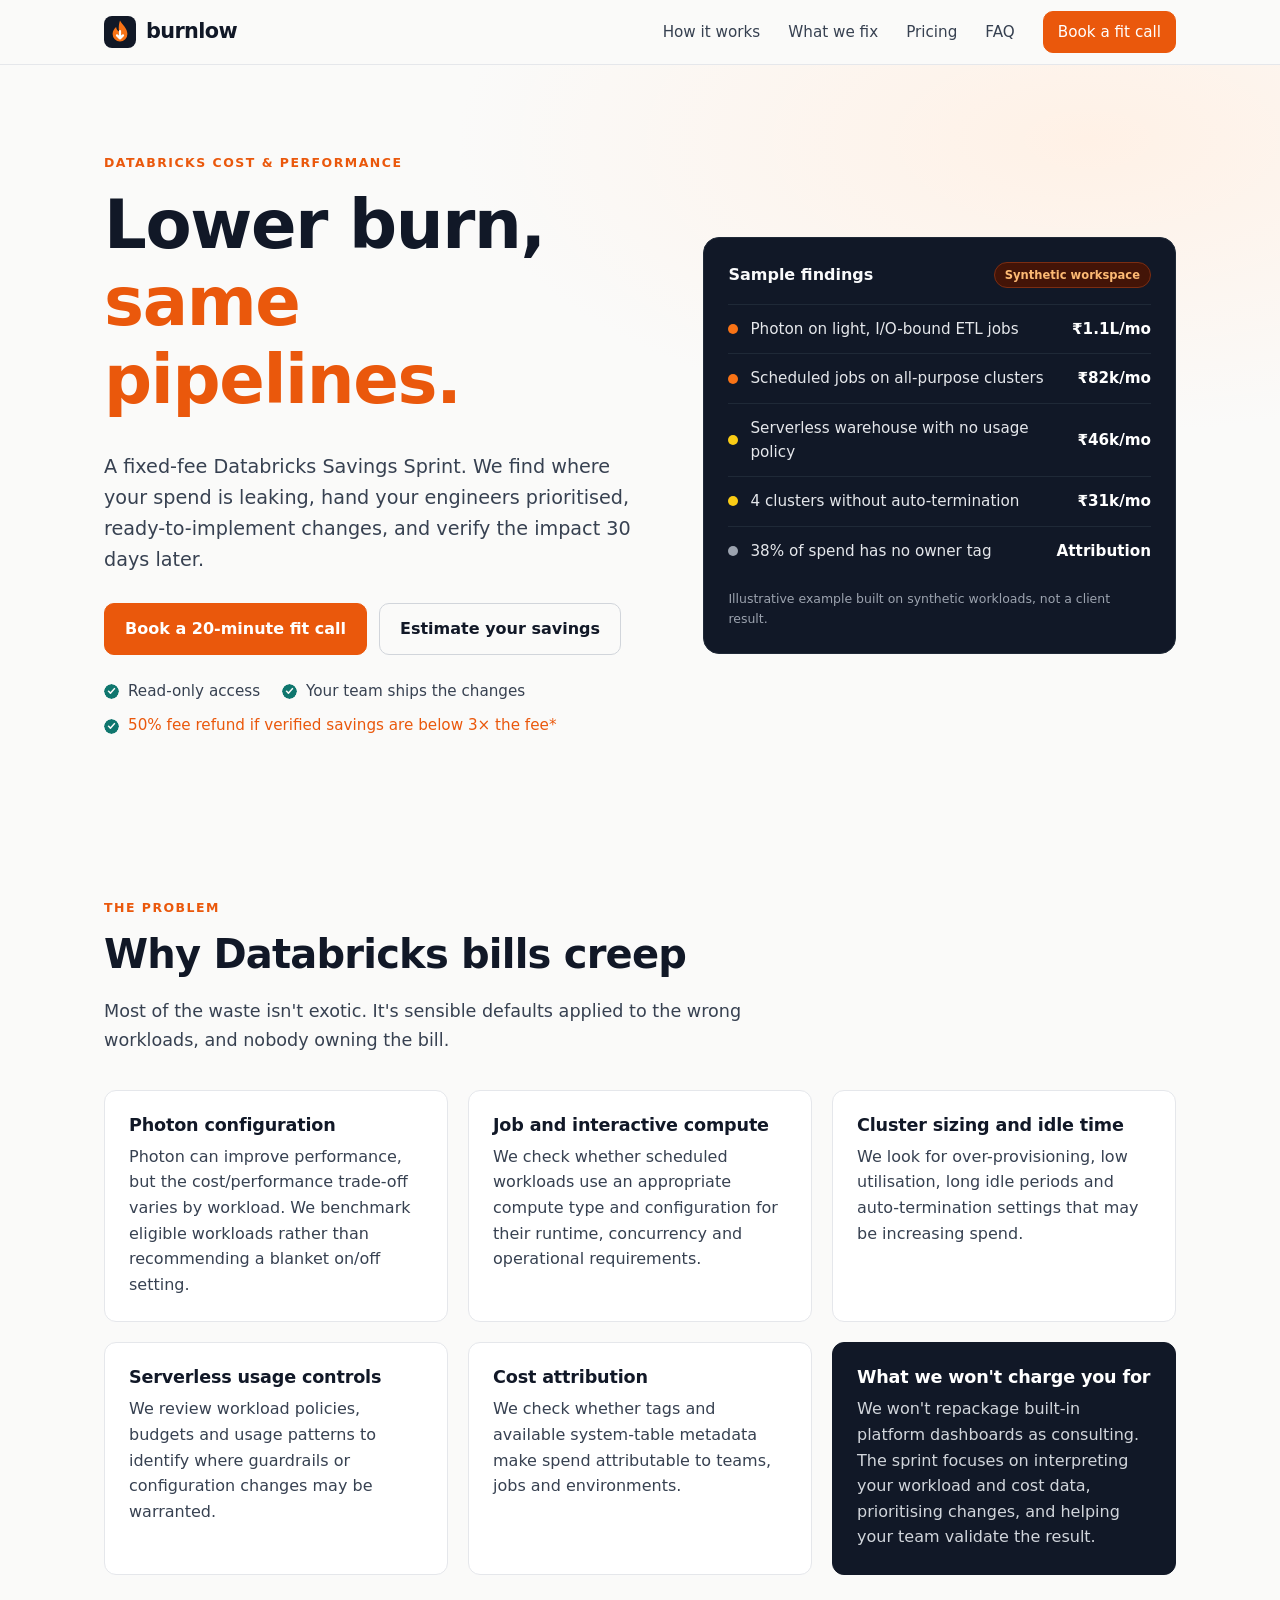
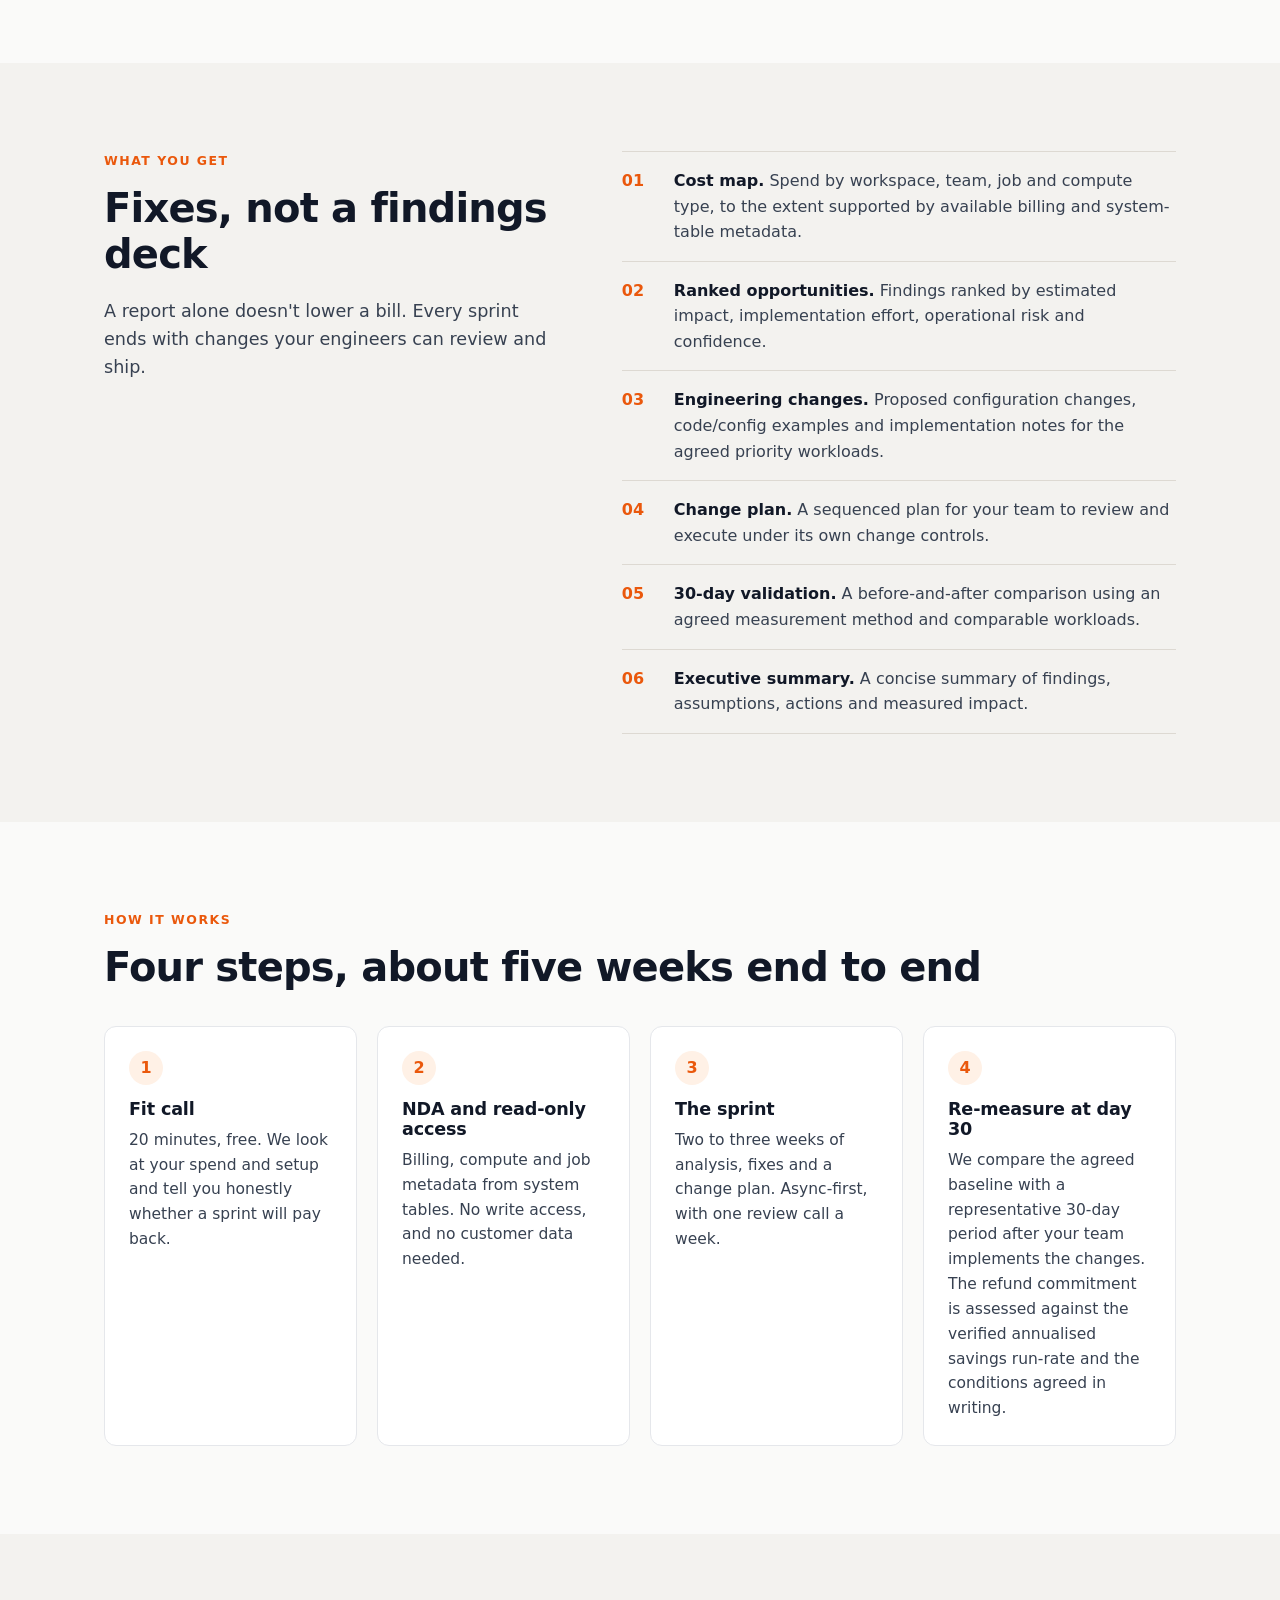
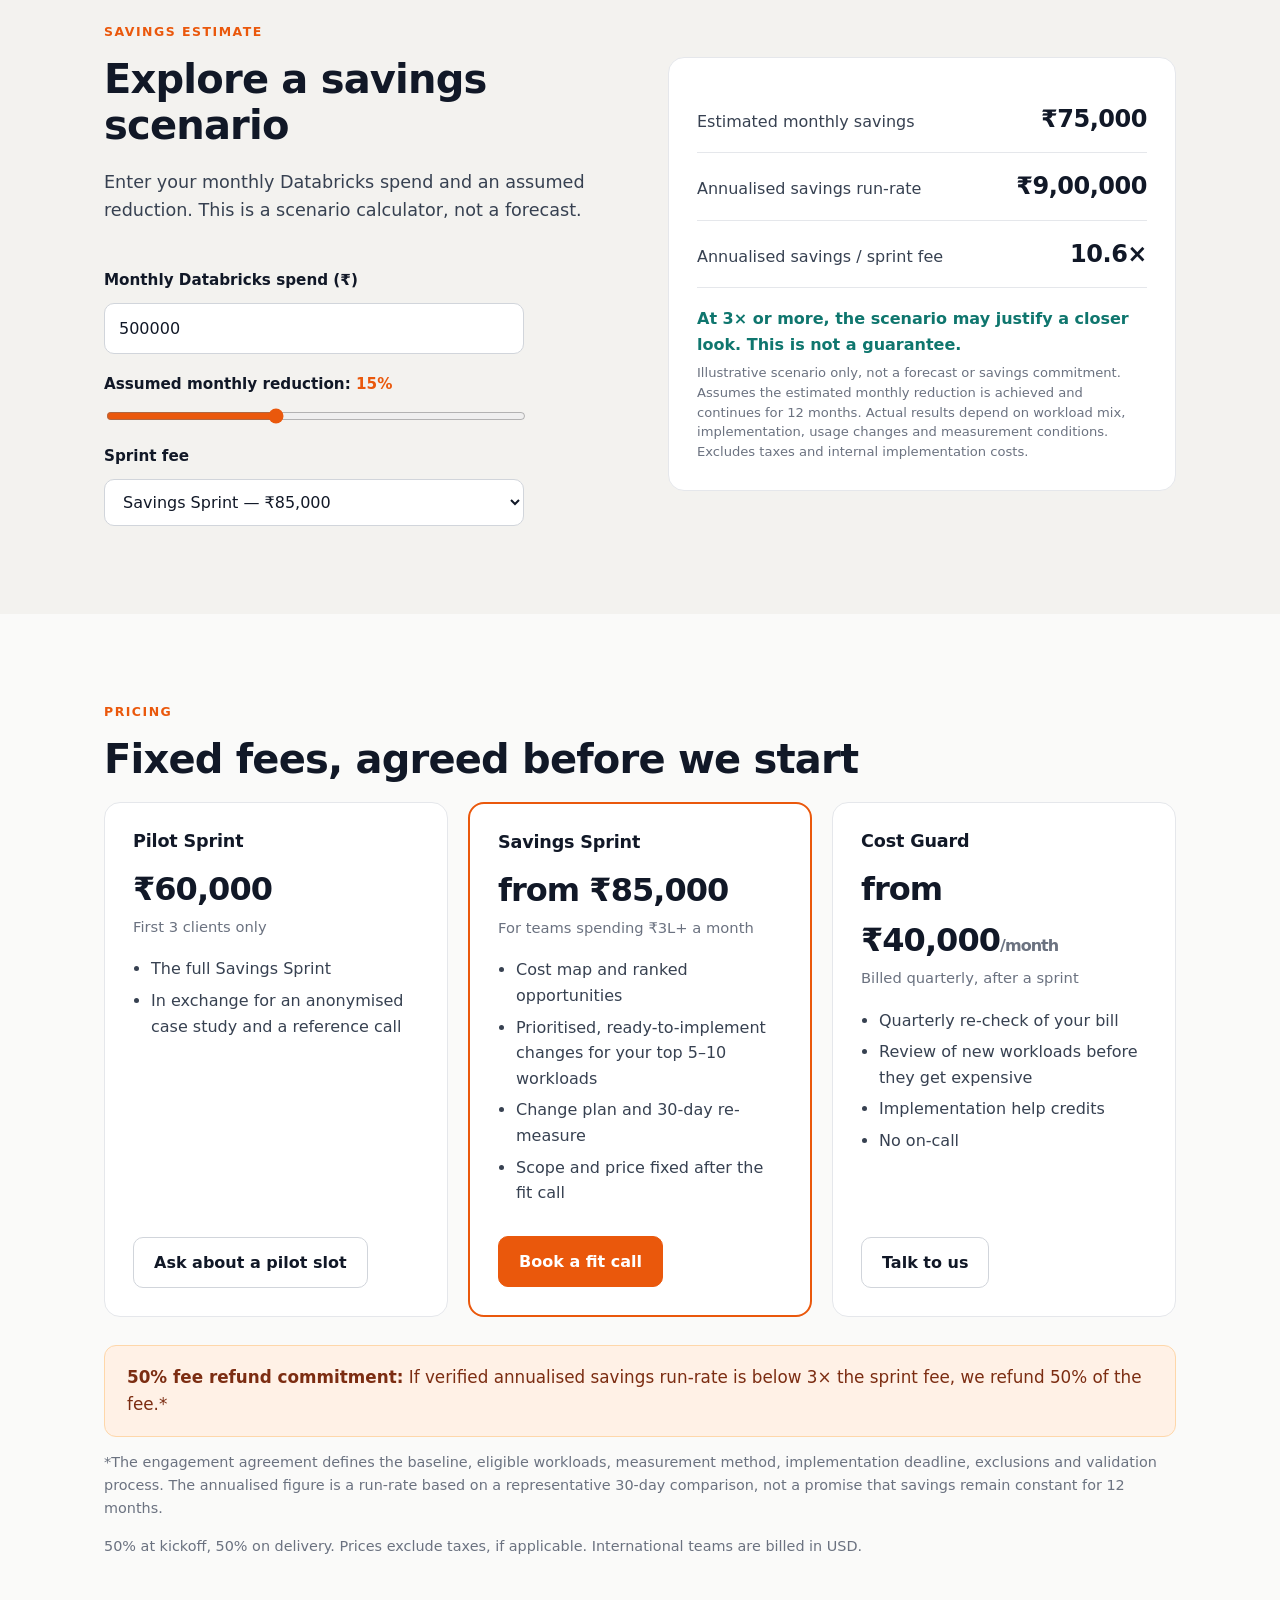
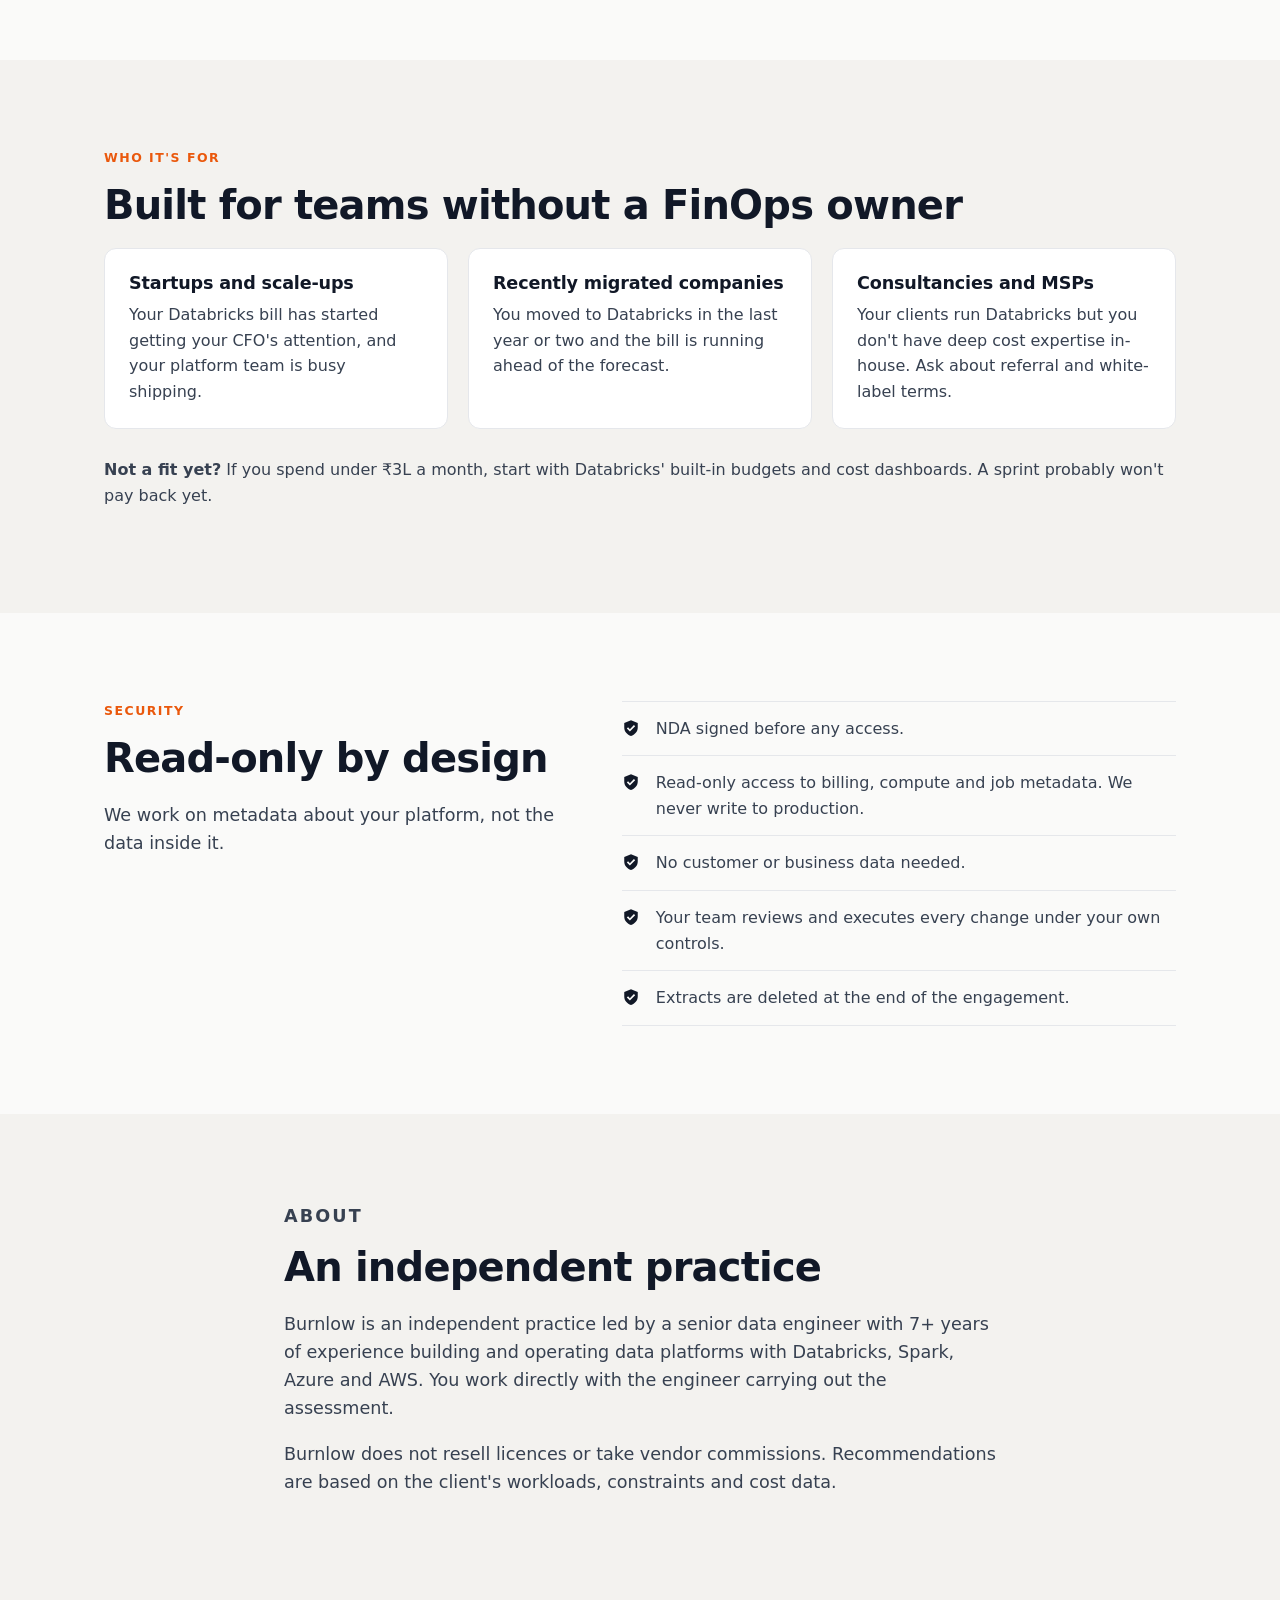
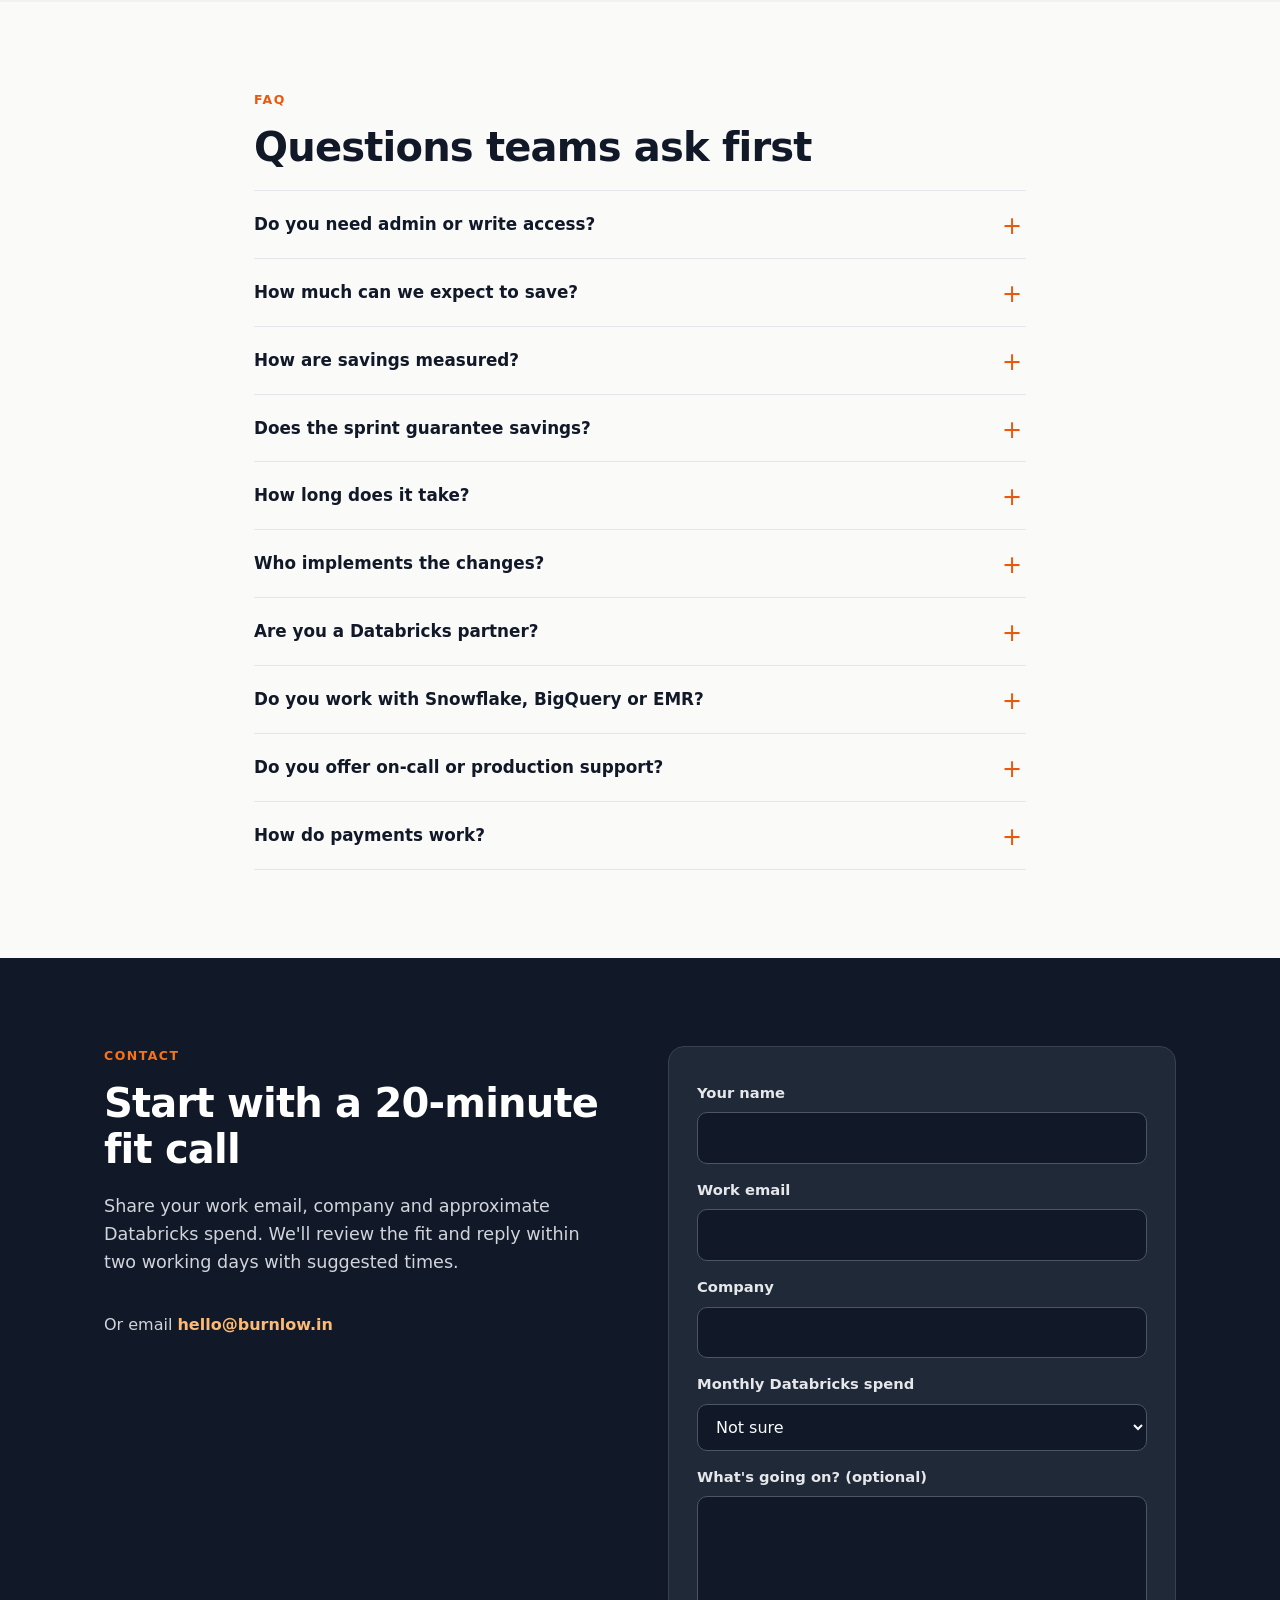
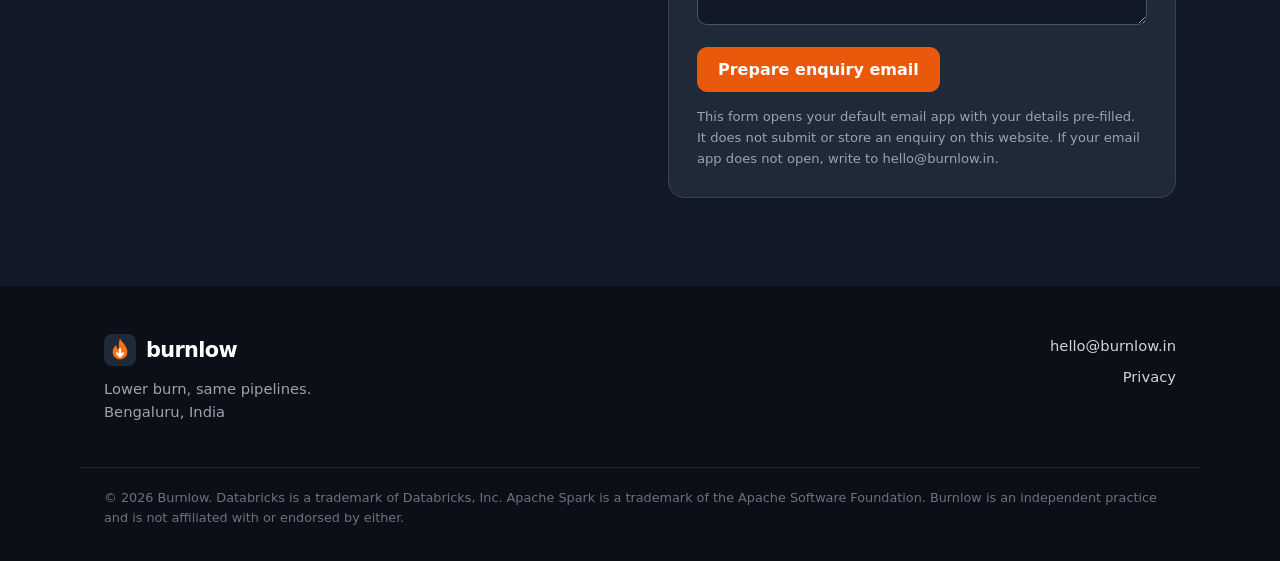
==== commit 4af9e8bc: "Align Burnlow trust copy and calculator" ====
--- a/public/index.html
+++ b/public/index.html
@@ -4,7 +4,7 @@
   <meta charset="utf-8">
   <meta name="viewport" content="width=device-width, initial-scale=1">
   <title>Burnlow · Databricks cost &amp; performance sprints</title>
-  <meta name="description" content="A fixed-fee Databricks Savings Sprint for Indian teams. Find where your DBUs leak, get ready-to-run fixes, and re-measure in 30 days. 50% back if savings are under 3× the fee.">
+  <meta name="description" content="A fixed-fee Databricks Savings Sprint. Find where spend is leaking, get prioritised, ready-to-implement changes, and verify impact after 30 days. 50% fee refund commitment subject to agreed conditions.">
   <link rel="canonical" href="https://burnlow.in/">
   <link rel="icon" href="assets/favicon.svg" type="image/svg+xml">
   <link rel="apple-touch-icon" href="assets/apple-touch-icon.png">
@@ -13,7 +13,7 @@
   <meta property="og:site_name" content="Burnlow">
   <meta property="og:url" content="https://burnlow.in/">
   <meta property="og:title" content="Burnlow · Lower burn, same pipelines.">
-  <meta property="og:description" content="Fixed-fee Databricks Savings Sprints for Indian startups and scale-ups. Read-only access, ready-to-run fixes, 30-day re-measure.">
+  <meta property="og:description" content="Fixed-fee Databricks Savings Sprints. Read-only assessment, prioritised ready-to-implement changes, and a 30-day impact review.">
   <meta property="og:image" content="https://burnlow.in/assets/og-image.png">
   <meta property="og:image:width" content="1200">
   <meta property="og:image:height" content="630">
@@ -65,7 +65,7 @@
         <div class="hero-copy">
           <p class="eyebrow">Databricks cost &amp; performance</p>
           <h1>Lower burn,<br><span class="ember">same pipelines.</span></h1>
-          <p class="lead">A fixed-fee Databricks Savings Sprint. We analyse billing, job and compute configuration to identify measurable cost and performance opportunities. Your engineers review and implement the changes; we help verify the impact.</p>
+          <p class="lead">A fixed-fee Databricks Savings Sprint. We find where your spend is leaking, hand your engineers prioritised, ready-to-implement changes, and verify the impact 30 days later.</p>
           <div class="cta-row">
             <a class="btn" href="#contact">Book a 20-minute fit call</a>
             <a class="btn btn-ghost" href="#calculator">Estimate your savings</a>
@@ -73,7 +73,7 @@
           <ul class="assurances">
             <li>Read-only access</li>
             <li>Your team ships the changes</li>
-            <li>Savings measured against an agreed baseline</li>
+            <li><a href="#guarantee-terms">50% fee refund if verified savings are below 3× the fee*</a></li>
           </ul>
         </div>
 
@@ -169,7 +169,7 @@
           <li>
             <span class="step-num">4</span>
             <h3>Re-measure at day 30</h3>
-            <p>We verify the savings on your billing data. The guarantee is settled on this number.</p>
+            <p>We compare the agreed baseline with a representative 30-day period after your team implements the changes. The refund commitment is assessed against the verified annualised savings run-rate and the conditions agreed in writing.</p>
           </li>
         </ol>
       </div>
@@ -198,8 +198,7 @@
           <div class="calc-row"><span>Estimated monthly savings</span><strong id="r-month">₹75,000</strong></div>
           <div class="calc-row"><span>Annualised savings run-rate</span><strong id="r-year">₹9,00,000</strong></div>
           <div class="calc-row"><span>Annualised savings / sprint fee</span><strong id="r-multiple">10.6×</strong></div>
-          <div class="calc-row"><span>Illustrative net ROI</span><strong id="r-roi">959%</strong></div>
-          <p class="calc-verdict" id="r-verdict">Under these assumptions, annualised savings exceed the sprint fee. This is not a guarantee.</p>
+          <p class="calc-verdict" id="r-verdict">At 3× or more, the scenario may justify a closer look. This is not a guarantee.</p>
           <p class="calc-note">Illustrative scenario only, not a forecast or savings commitment. Assumes the estimated monthly reduction is achieved and continues for 12 months. Actual results depend on workload mix, implementation, usage changes and measurement conditions. Excludes taxes and internal implementation costs.</p>
         </div>
       </div>
@@ -225,8 +224,8 @@
             <p class="price">from ₹85,000</p>
             <p class="price-sub">For teams spending ₹3L+ a month</p>
             <ul>
-              <li>Cost map and ranked waste list</li>
-              <li>Ready-to-run changes for your top 5–10 workloads</li>
+              <li>Cost map and ranked opportunities</li>
+              <li>Prioritised, ready-to-implement changes for your top 5–10 workloads</li>
               <li>Change plan and 30-day re-measure</li>
               <li>Scope and price fixed after the fit call</li>
             </ul>
@@ -245,10 +244,10 @@
             <a class="btn btn-ghost" href="#contact">Talk to us</a>
           </article>
         </div>
-        <div class="guarantee">
-          <strong>Savings measurement commitment:</strong> Before the sprint begins, we agree in writing on the baseline period, eligible workloads, measurement method and assumptions. After your team implements the agreed changes, we compare a representative 30-day measurement period with that baseline, adjusting for material changes in workload volume or operating conditions where the agreed method allows. The 12-month figure is an annualised run-rate based on verified monthly savings; it is not a promise that savings will remain constant for 12 months. If the verified annualised savings run-rate is less than three times the sprint fee, we refund 50% of the sprint fee, subject to the agreed measurement conditions.
-        </div>
-        <p class="fine">The engagement agreement must define the baseline, eligible workloads, measurement method, implementation deadline, exclusions and validation process before this commitment applies.</p>
+        <div class="guarantee" id="guarantee-terms">
+          <strong>50% fee refund commitment:</strong> If verified annualised savings run-rate is below 3× the sprint fee, we refund 50% of the fee.*
+        </div>
+        <p class="fine" id="guarantee-terms-note">*The engagement agreement defines the baseline, eligible workloads, measurement method, implementation deadline, exclusions and validation process. The annualised figure is a run-rate based on a representative 30-day comparison, not a promise that savings remain constant for 12 months.</p>
         <p class="fine">50% at kickoff, 50% on delivery. Prices exclude taxes, if applicable. International teams are billed in USD.</p>
       </div>
     </section>
--- a/public/assets/styles.css
+++ b/public/assets/styles.css
@@ -1,211 +1,212 @@
-:root {
-  --ink: #111827;
-  --ink-2: #374151;
-  --muted: #6b7280;
-  --line: #e5e7eb;
-  --bg: #fafaf9;
-  --bg-alt: #f3f2ef;
-  --card: #ffffff;
-  --ember: #ea580c;
-  --ember-2: #f97316;
-  --ember-soft: #fff1e6;
-  --cool: #0f766e;
-  --radius: 12px;
-  --wrap: 1120px;
-  --font: ui-sans-serif, system-ui, -apple-system, "Segoe UI", Roboto, "Helvetica Neue", Arial, "Noto Sans", sans-serif;
-}
-
-*, *::before, *::after { box-sizing: border-box; }
-html { scroll-behavior: smooth; scroll-padding-top: 72px; }
-body { margin: 0; font-family: var(--font); color: var(--ink); background: var(--bg); line-height: 1.6; -webkit-font-smoothing: antialiased; }
-img, svg { display: block; max-width: 100%; }
-a { color: var(--ember); text-decoration: none; }
-a:hover { text-decoration: underline; }
-h1, h2, h3 { line-height: 1.15; margin: 0 0 .5em; letter-spacing: -0.02em; }
-h1 { font-size: clamp(2.5rem, 6vw, 4.2rem); font-weight: 800; }
-h2 { font-size: clamp(1.75rem, 3.4vw, 2.5rem); font-weight: 750; }
-h3 { font-size: 1.1rem; font-weight: 650; letter-spacing: -0.01em; }
-p { margin: 0 0 1em; }
-
-.wrap { max-width: var(--wrap); margin: 0 auto; padding: 0 24px; }
-.sr-only { position: absolute; width: 1px; height: 1px; overflow: hidden; clip: rect(0 0 0 0); white-space: nowrap; }
-.skip { position: absolute; left: -999px; top: 8px; background: var(--ink); color: #fff; padding: 8px 12px; border-radius: 8px; z-index: 100; }
-.skip:focus { left: 8px; }
-:focus-visible { outline: 3px solid var(--ember-2); outline-offset: 2px; border-radius: 4px; }
-
-/* Buttons */
-.btn { display: inline-flex; align-items: center; justify-content: center; gap: 8px; background: var(--ember); color: #fff; font-weight: 600; padding: 12px 20px; border-radius: 10px; border: 1px solid var(--ember); cursor: pointer; font-size: 1rem; font-family: inherit; transition: background .15s, transform .15s; }
-.btn:hover { background: #c2410c; text-decoration: none; }
-.btn:active { transform: translateY(1px); }
-.btn-ghost { background: transparent; color: var(--ink); border-color: #d1d5db; }
-.btn-ghost:hover { background: #fff; border-color: var(--ink); }
-.btn-sm { padding: 8px 14px; font-size: .9rem; color: #fff !important; }
-
-/* Header */
-.site-header { position: sticky; top: 0; z-index: 50; background: rgba(250, 250, 249, .92); backdrop-filter: saturate(1.4) blur(10px); border-bottom: 1px solid var(--line); }
-.header-inner { display: flex; align-items: center; justify-content: space-between; height: 64px; }
-.brand { display: inline-flex; align-items: center; gap: 10px; color: var(--ink); font-weight: 800; font-size: 1.3rem; letter-spacing: -0.03em; }
-.brand:hover { text-decoration: none; }
-.brand-mark { width: 32px; height: 32px; }
-.site-nav { display: flex; align-items: center; gap: 28px; }
-.site-nav a { color: var(--ink-2); font-weight: 500; font-size: .95rem; }
-.site-nav a:hover { color: var(--ink); text-decoration: none; }
-.nav-toggle { display: none; background: none; border: 0; width: 44px; height: 44px; cursor: pointer; position: relative; }
-.nav-toggle-bar, .nav-toggle-bar::before, .nav-toggle-bar::after { content: ""; position: absolute; left: 11px; width: 22px; height: 2px; background: var(--ink); border-radius: 2px; transition: transform .2s, opacity .2s; }
-.nav-toggle-bar { top: 21px; }
-.nav-toggle-bar::before { top: -7px; left: 0; }
-.nav-toggle-bar::after { top: 7px; left: 0; }
-.nav-toggle[aria-expanded="true"] .nav-toggle-bar { background: transparent; }
-.nav-toggle[aria-expanded="true"] .nav-toggle-bar::before { transform: translateY(7px) rotate(45deg); }
-.nav-toggle[aria-expanded="true"] .nav-toggle-bar::after { transform: translateY(-7px) rotate(-45deg); }
-
-/* Hero */
-.hero { padding: 88px 0 72px; background: radial-gradient(900px 420px at 85% 10%, var(--ember-soft), transparent 70%); }
-.hero-grid { display: grid; grid-template-columns: 1.15fr 1fr; gap: 56px; align-items: center; }
-.eyebrow { text-transform: uppercase; letter-spacing: .12em; font-size: .78rem; font-weight: 700; color: var(--ember); margin-bottom: 14px; }
-.eyebrow-light { color: var(--ember-2); }
-.ember { color: var(--ember); }
-.lead { font-size: 1.2rem; color: var(--ink-2); max-width: 34em; }
-.cta-row { display: flex; flex-wrap: wrap; gap: 12px; margin: 28px 0 24px; }
-.assurances { list-style: none; padding: 0; margin: 0; display: flex; flex-wrap: wrap; gap: 10px 22px; color: var(--ink-2); font-size: .95rem; }
-.assurances li { position: relative; padding-left: 24px; }
-.assurances li::before { content: ""; position: absolute; left: 0; top: .35em; width: 15px; height: 15px; border-radius: 50%; background: var(--cool); -webkit-mask: url("data:image/svg+xml,%3Csvg xmlns='http://www.w3.org/2000/svg' viewBox='0 0 16 16'%3E%3Cpath d='M8 0a8 8 0 1 0 0 16A8 8 0 0 0 8 0zm3.6 5.7-4.2 4.6a.8.8 0 0 1-1.1 0L4.4 8.4a.8.8 0 1 1 1.1-1.1l1.4 1.3 3.6-4a.8.8 0 1 1 1.1 1.1z'/%3E%3C/svg%3E") center/contain no-repeat; mask: url("data:image/svg+xml,%3Csvg xmlns='http://www.w3.org/2000/svg' viewBox='0 0 16 16'%3E%3Cpath d='M8 0a8 8 0 1 0 0 16A8 8 0 0 0 8 0zm3.6 5.7-4.2 4.6a.8.8 0 0 1-1.1 0L4.4 8.4a.8.8 0 1 1 1.1-1.1l1.4 1.3 3.6-4a.8.8 0 1 1 1.1 1.1z'/%3E%3C/svg%3E") center/contain no-repeat; }
-
-.report-card { background: var(--ink); color: #f9fafb; border-radius: 16px; padding: 24px; border: 1px solid #1f2937; }
-.report-head { display: flex; justify-content: space-between; align-items: center; margin-bottom: 16px; }
-.report-title { font-weight: 700; font-size: 1rem; }
-.tag { font-size: .72rem; font-weight: 600; color: #fdba74; border: 1px solid #7c2d12; background: #431407; padding: 3px 10px; border-radius: 999px; }
-.findings { list-style: none; margin: 0; padding: 0; }
-.findings li { display: grid; grid-template-columns: 10px 1fr auto; align-items: center; gap: 12px; padding: 12px 0; border-top: 1px solid #1f2937; font-size: .95rem; }
-.f-text { color: #e5e7eb; }
-.f-val { font-weight: 700; font-variant-numeric: tabular-nums; color: #fff; }
-.sev { width: 10px; height: 10px; border-radius: 50%; }
-.sev-high { background: #f97316; }
-.sev-med { background: #facc15; }
-.sev-low { background: #9ca3af; }
-.report-note { font-size: .78rem; color: #9ca3af; margin: 14px 0 0; }
-
-/* Sections */
-.section { padding: 88px 0; }
-.section-alt { background: var(--bg-alt); }
-.section-lead { font-size: 1.1rem; color: var(--ink-2); max-width: 40em; margin-bottom: 36px; }
-.grid-3 { display: grid; grid-template-columns: repeat(3, 1fr); gap: 20px; }
-.card { background: var(--card); border: 1px solid var(--line); border-radius: var(--radius); padding: 24px; }
-.card p { color: var(--ink-2); margin: 0; }
-.card-dark { background: var(--ink); border-color: var(--ink); }
-.card-dark h3 { color: #fff; }
-.card-dark p { color: #d1d5db; }
-
-.split { display: grid; grid-template-columns: 1fr 1.2fr; gap: 56px; align-items: start; }
-.deliverables { margin: 0; padding: 0; list-style: none; counter-reset: d; }
-.deliverables li { counter-increment: d; position: relative; padding: 16px 0 16px 52px; border-top: 1px solid #ddd9d2; color: var(--ink-2); }
-.deliverables li:last-child { border-bottom: 1px solid #ddd9d2; }
-.deliverables li::before { content: counter(d, decimal-leading-zero); position: absolute; left: 0; top: 16px; font-weight: 800; color: var(--ember); font-variant-numeric: tabular-nums; }
-.deliverables strong { color: var(--ink); }
-
-.steps { list-style: none; margin: 36px 0 0; padding: 0; display: grid; grid-template-columns: repeat(4, 1fr); gap: 20px; }
-.steps li { background: var(--card); border: 1px solid var(--line); border-radius: var(--radius); padding: 24px; position: relative; }
-.steps p { color: var(--ink-2); margin: 0; font-size: .97rem; }
-.step-num { display: inline-flex; align-items: center; justify-content: center; width: 34px; height: 34px; border-radius: 50%; background: var(--ember-soft); color: var(--ember); font-weight: 800; margin-bottom: 14px; }
-
-/* Calculator */
-.calc { display: grid; grid-template-columns: 1fr 1fr; gap: 56px; align-items: center; }
-.calc-form { display: grid; gap: 10px; max-width: 420px; }
-.calc-form label { font-weight: 600; font-size: .95rem; margin-top: 8px; }
-.calc-form output { color: var(--ember); font-weight: 800; }
-input[type="number"], input[type="text"], input[type="email"], select, textarea { width: 100%; font: inherit; padding: 12px 14px; border: 1px solid #d1d5db; border-radius: 10px; background: #fff; color: var(--ink); }
-input[type="number"]:focus, input[type="text"]:focus, input[type="email"]:focus, select:focus, textarea:focus { outline: none; border-color: var(--ember-2); box-shadow: 0 0 0 3px rgba(249, 115, 22, .2); }
-input[type="range"] { width: 100%; accent-color: var(--ember); }
-.calc-result { background: var(--card); border: 1px solid var(--line); border-radius: 16px; padding: 28px; }
-.calc-row { display: flex; justify-content: space-between; align-items: baseline; padding: 14px 0; border-bottom: 1px solid var(--line); gap: 16px; }
-.calc-row span { color: var(--ink-2); }
-.calc-row strong { font-size: 1.5rem; font-variant-numeric: tabular-nums; letter-spacing: -0.02em; }
-.calc-verdict { margin: 18px 0 6px; font-weight: 600; color: var(--cool); }
-.calc-verdict.warn { color: #b45309; }
-.calc-note { font-size: .82rem; color: var(--muted); margin: 0; }
-
-/* Pricing */
-.pricing { display: grid; grid-template-columns: repeat(3, 1fr); gap: 20px; margin-top: 12px; align-items: stretch; }
-.price-card { background: var(--card); border: 1px solid var(--line); border-radius: 16px; padding: 28px; display: flex; flex-direction: column; }
-.price-card-main { border: 2px solid var(--ember); }
-.price { font-size: 2rem; font-weight: 800; letter-spacing: -0.03em; margin: 4px 0 0; }
-.price span { font-size: 1rem; font-weight: 600; color: var(--muted); }
-.price-sub { color: var(--muted); font-size: .92rem; margin-bottom: 18px; }
-.price-card ul { padding-left: 18px; margin: 0 0 24px; color: var(--ink-2); flex: 1; }
-.price-card li { margin-bottom: 6px; }
-.price-card .btn { align-self: flex-start; }
-.guarantee { margin-top: 28px; background: var(--ember-soft); border: 1px solid #fed7aa; color: #7c2d12; border-radius: 12px; padding: 18px 22px; font-size: 1.05rem; }
-.fine { color: var(--muted); font-size: .9rem; margin-top: 14px; }
-.not-fit { margin-top: 28px; color: var(--ink-2); }
-
-.checks { list-style: none; margin: 0; padding: 0; }
-.checks li { position: relative; padding: 14px 0 14px 34px; border-top: 1px solid var(--line); color: var(--ink-2); }
-.checks li:last-child { border-bottom: 1px solid var(--line); }
-.checks li::before { content: ""; position: absolute; left: 0; top: 17px; width: 18px; height: 18px; border-radius: 6px; background: var(--ink); -webkit-mask: url("data:image/svg+xml,%3Csvg xmlns='http://www.w3.org/2000/svg' viewBox='0 0 16 16'%3E%3Cpath d='M8 1 2 3.5v4.1c0 3.6 2.6 6.6 6 7.4 3.4-.8 6-3.8 6-7.4V3.5L8 1zm-1 10.2L4.3 8.5l1.1-1.1L7 9l3.6-3.6 1.1 1.1L7 11.2z'/%3E%3C/svg%3E") center/contain no-repeat; mask: url("data:image/svg+xml,%3Csvg xmlns='http://www.w3.org/2000/svg' viewBox='0 0 16 16'%3E%3Cpath d='M8 1 2 3.5v4.1c0 3.6 2.6 6.6 6 7.4 3.4-.8 6-3.8 6-7.4V3.5L8 1zm-1 10.2L4.3 8.5l1.1-1.1L7 9l3.6-3.6 1.1 1.1L7 11.2z'/%3E%3C/svg%3E") center/contain no-repeat; }
-
-.about { max-width: 760px; }
-.about p { font-size: 1.1rem; color: var(--ink-2); }
-
-/* FAQ */
-.faq { max-width: 820px; }
-.faq details { border-top: 1px solid var(--line); padding: 4px 0; }
-.faq details:last-of-type { border-bottom: 1px solid var(--line); }
-.faq summary { cursor: pointer; list-style: none; font-weight: 600; font-size: 1.05rem; padding: 16px 32px 16px 0; position: relative; }
-.faq summary::-webkit-details-marker { display: none; }
-.faq summary::after { content: "+"; position: absolute; right: 4px; top: 12px; font-size: 1.5rem; font-weight: 400; color: var(--ember); transition: transform .2s; }
-.faq details[open] summary::after { transform: rotate(45deg); }
-.faq details p { color: var(--ink-2); padding-right: 32px; }
-
-/* Contact */
-.contact-section { background: var(--ink); color: #f9fafb; }
-.contact-section h2 { color: #fff; }
-.contact-section .section-lead { color: #d1d5db; }
-.contact { display: grid; grid-template-columns: 1fr 1fr; gap: 56px; align-items: start; }
-.contact-direct { color: #d1d5db; }
-.contact-direct a { color: #fdba74; font-weight: 600; }
-.contact-form { display: grid; gap: 8px; background: #1f2937; border: 1px solid #374151; border-radius: 16px; padding: 28px; }
-.contact-form label { font-weight: 600; font-size: .92rem; color: #e5e7eb; margin-top: 6px; }
-.contact-form input, .contact-form select, .contact-form textarea { background: #111827; border-color: #4b5563; color: #f9fafb; }
-.contact-form .btn { margin-top: 14px; justify-self: start; }
-.form-note { font-size: .82rem; color: #9ca3af; margin: 6px 0 0; }
-.form-note.error { color: #fca5a5; }
-
-/* Footer */
-.site-footer { background: #0b0f17; color: #9ca3af; padding: 48px 0 32px; font-size: .92rem; }
-.footer-inner { display: flex; justify-content: space-between; gap: 32px; flex-wrap: wrap; }
-.brand-footer { color: #fff; margin-bottom: 10px; }
-.footer-links { display: flex; flex-direction: column; gap: 8px; align-items: flex-end; }
-.footer-links a { color: #d1d5db; }
-.footer-legal { border-top: 1px solid #1f2937; margin-top: 28px; padding-top: 20px; }
-.footer-legal p { font-size: .8rem; color: #6b7280; margin: 0; }
-
-/* Plain pages (privacy, 404) */
-.page { padding: 72px 0 96px; }
-.page .wrap { max-width: 780px; }
-.page h1 { font-size: clamp(2rem, 4.5vw, 2.8rem); }
-.page h2 { font-size: 1.3rem; margin-top: 2em; }
-.page p, .page li { color: var(--ink-2); }
-.updated { color: var(--muted); font-size: .92rem; }
-
-/* Responsive */
-@media (max-width: 960px) {
-  .hero-grid, .split, .calc, .contact { grid-template-columns: 1fr; gap: 40px; }
-  .grid-3, .pricing { grid-template-columns: 1fr 1fr; }
-  .steps { grid-template-columns: 1fr 1fr; }
-  .hero { padding: 56px 0 56px; }
-}
-@media (max-width: 760px) {
-  .nav-toggle { display: block; }
-  .site-nav { position: absolute; top: 64px; left: 0; right: 0; flex-direction: column; align-items: stretch; gap: 0; background: var(--bg); border-bottom: 1px solid var(--line); padding: 8px 24px 20px; display: none; }
-  .site-nav.open { display: flex; }
-  .site-nav a { padding: 12px 0; border-bottom: 1px solid var(--line); }
-  .site-nav .btn { margin-top: 12px; border-bottom: 0; }
-  .grid-3, .pricing, .steps { grid-template-columns: 1fr; }
-  .section { padding: 64px 0; }
-  .footer-links { align-items: flex-start; }
-  .calc-row strong { font-size: 1.25rem; }
-}
-@media (prefers-reduced-motion: reduce) {
-  html { scroll-behavior: auto; }
-  * { transition: none !important; }
-}
+:root {
+  --ink: #111827;
+  --ink-2: #374151;
+  --muted: #6b7280;
+  --line: #e5e7eb;
+  --bg: #fafaf9;
+  --bg-alt: #f3f2ef;
+  --card: #ffffff;
+  --ember: #ea580c;
+  --ember-2: #f97316;
+  --ember-soft: #fff1e6;
+  --cool: #0f766e;
+  --radius: 12px;
+  --wrap: 1120px;
+  --font: ui-sans-serif, system-ui, -apple-system, "Segoe UI", Roboto, "Helvetica Neue", Arial, "Noto Sans", sans-serif;
+}
+
+*, *::before, *::after { box-sizing: border-box; }
+html { scroll-behavior: smooth; scroll-padding-top: 72px; }
+body { margin: 0; font-family: var(--font); color: var(--ink); background: var(--bg); line-height: 1.6; -webkit-font-smoothing: antialiased; }
+img, svg { display: block; max-width: 100%; }
+a { color: var(--ember); text-decoration: none; }
+a:hover { text-decoration: underline; }
+h1, h2, h3 { line-height: 1.15; margin: 0 0 .5em; letter-spacing: -0.02em; }
+h1 { font-size: clamp(2.5rem, 6vw, 4.2rem); font-weight: 800; }
+h2 { font-size: clamp(1.75rem, 3.4vw, 2.5rem); font-weight: 750; }
+h3 { font-size: 1.1rem; font-weight: 650; letter-spacing: -0.01em; }
+p { margin: 0 0 1em; }
+
+.wrap { max-width: var(--wrap); margin: 0 auto; padding: 0 24px; }
+.sr-only { position: absolute; width: 1px; height: 1px; overflow: hidden; clip: rect(0 0 0 0); white-space: nowrap; }
+.skip { position: absolute; left: -999px; top: 8px; background: var(--ink); color: #fff; padding: 8px 12px; border-radius: 8px; z-index: 100; }
+.skip:focus { left: 8px; }
+:focus-visible { outline: 3px solid var(--ember-2); outline-offset: 2px; border-radius: 4px; }
+
+/* Buttons */
+.btn { display: inline-flex; align-items: center; justify-content: center; gap: 8px; background: var(--ember); color: #fff; font-weight: 600; padding: 12px 20px; border-radius: 10px; border: 1px solid var(--ember); cursor: pointer; font-size: 1rem; font-family: inherit; transition: background .15s, transform .15s; }
+.btn:hover { background: #c2410c; text-decoration: none; }
+.btn:active { transform: translateY(1px); }
+.btn-ghost { background: transparent; color: var(--ink); border-color: #d1d5db; }
+.btn-ghost:hover { background: #fff; border-color: var(--ink); }
+.btn-sm { padding: 8px 14px; font-size: .9rem; color: #fff !important; }
+
+/* Header */
+.site-header { position: sticky; top: 0; z-index: 50; background: rgba(250, 250, 249, .92); backdrop-filter: saturate(1.4) blur(10px); border-bottom: 1px solid var(--line); }
+.header-inner { display: flex; align-items: center; justify-content: space-between; height: 64px; }
+.brand { display: inline-flex; align-items: center; gap: 10px; color: var(--ink); font-weight: 800; font-size: 1.3rem; letter-spacing: -0.03em; }
+.brand:hover { text-decoration: none; }
+.brand-mark { width: 32px; height: 32px; }
+.site-nav { display: flex; align-items: center; gap: 28px; }
+.site-nav a { color: var(--ink-2); font-weight: 500; font-size: .95rem; }
+.site-nav a:hover { color: var(--ink); text-decoration: none; }
+.nav-toggle { display: none; background: none; border: 0; width: 44px; height: 44px; cursor: pointer; position: relative; }
+.nav-toggle-bar, .nav-toggle-bar::before, .nav-toggle-bar::after { content: ""; position: absolute; left: 11px; width: 22px; height: 2px; background: var(--ink); border-radius: 2px; transition: transform .2s, opacity .2s; }
+.nav-toggle-bar { top: 21px; }
+.nav-toggle-bar::before { top: -7px; left: 0; }
+.nav-toggle-bar::after { top: 7px; left: 0; }
+.nav-toggle[aria-expanded="true"] .nav-toggle-bar { background: transparent; }
+.nav-toggle[aria-expanded="true"] .nav-toggle-bar::before { transform: translateY(7px) rotate(45deg); }
+.nav-toggle[aria-expanded="true"] .nav-toggle-bar::after { transform: translateY(-7px) rotate(-45deg); }
+
+/* Hero */
+.hero { padding: 88px 0 72px; background: radial-gradient(900px 420px at 85% 10%, var(--ember-soft), transparent 70%); }
+.hero-grid { display: grid; grid-template-columns: 1.15fr 1fr; gap: 56px; align-items: center; }
+.eyebrow { text-transform: uppercase; letter-spacing: .12em; font-size: .78rem; font-weight: 700; color: var(--ember); margin-bottom: 14px; }
+.eyebrow-light { color: var(--ember-2); }
+.ember { color: var(--ember); }
+.lead { font-size: 1.2rem; color: var(--ink-2); max-width: 34em; }
+.cta-row { display: flex; flex-wrap: wrap; gap: 12px; margin: 28px 0 24px; }
+.assurances { list-style: none; padding: 0; margin: 0; display: flex; flex-wrap: wrap; gap: 10px 22px; color: var(--ink-2); font-size: .95rem; }
+.assurances li { position: relative; padding-left: 24px; }
+.assurances li::before { content: ""; position: absolute; left: 0; top: .35em; width: 15px; height: 15px; border-radius: 50%; background: var(--cool); -webkit-mask: url("data:image/svg+xml,%3Csvg xmlns='http://www.w3.org/2000/svg' viewBox='0 0 16 16'%3E%3Cpath d='M8 0a8 8 0 1 0 0 16A8 8 0 0 0 8 0zm3.6 5.7-4.2 4.6a.8.8 0 0 1-1.1 0L4.4 8.4a.8.8 0 1 1 1.1-1.1l1.4 1.3 3.6-4a.8.8 0 1 1 1.1 1.1z'/%3E%3C/svg%3E") center/contain no-repeat; mask: url("data:image/svg+xml,%3Csvg xmlns='http://www.w3.org/2000/svg' viewBox='0 0 16 16'%3E%3Cpath d='M8 0a8 8 0 1 0 0 16A8 8 0 0 0 8 0zm3.6 5.7-4.2 4.6a.8.8 0 0 1-1.1 0L4.4 8.4a.8.8 0 1 1 1.1-1.1l1.4 1.3 3.6-4a.8.8 0 1 1 1.1 1.1z'/%3E%3C/svg%3E") center/contain no-repeat; }
+
+.report-card { background: var(--ink); color: #f9fafb; border-radius: 16px; padding: 24px; border: 1px solid #1f2937; }
+.report-head { display: flex; justify-content: space-between; align-items: center; margin-bottom: 16px; }
+.report-title { font-weight: 700; font-size: 1rem; }
+.tag { font-size: .72rem; font-weight: 600; color: #fdba74; border: 1px solid #7c2d12; background: #431407; padding: 3px 10px; border-radius: 999px; }
+.findings { list-style: none; margin: 0; padding: 0; }
+.findings li { display: grid; grid-template-columns: 10px 1fr auto; align-items: center; gap: 12px; padding: 12px 0; border-top: 1px solid #1f2937; font-size: .95rem; }
+.f-text { color: #e5e7eb; }
+.f-val { font-weight: 700; font-variant-numeric: tabular-nums; color: #fff; }
+.sev { width: 10px; height: 10px; border-radius: 50%; }
+.sev-high { background: #f97316; }
+.sev-med { background: #facc15; }
+.sev-low { background: #9ca3af; }
+.report-note { font-size: .78rem; color: #9ca3af; margin: 14px 0 0; }
+
+/* Sections */
+.section { padding: 88px 0; }
+.section-alt { background: var(--bg-alt); }
+.section-lead { font-size: 1.1rem; color: var(--ink-2); max-width: 40em; margin-bottom: 36px; }
+.grid-3 { display: grid; grid-template-columns: repeat(3, 1fr); gap: 20px; }
+.card { background: var(--card); border: 1px solid var(--line); border-radius: var(--radius); padding: 24px; }
+.card p { color: var(--ink-2); margin: 0; }
+.card-dark { background: var(--ink); border-color: var(--ink); }
+.card-dark h3 { color: #fff; }
+.card-dark p { color: #d1d5db; }
+
+.split { display: grid; grid-template-columns: 1fr 1.2fr; gap: 56px; align-items: start; }
+.deliverables { margin: 0; padding: 0; list-style: none; counter-reset: d; }
+.deliverables li { counter-increment: d; position: relative; padding: 16px 0 16px 52px; border-top: 1px solid #ddd9d2; color: var(--ink-2); }
+.deliverables li:last-child { border-bottom: 1px solid #ddd9d2; }
+.deliverables li::before { content: counter(d, decimal-leading-zero); position: absolute; left: 0; top: 16px; font-weight: 800; color: var(--ember); font-variant-numeric: tabular-nums; }
+.deliverables strong { color: var(--ink); }
+
+.steps { list-style: none; margin: 36px 0 0; padding: 0; display: grid; grid-template-columns: repeat(4, 1fr); gap: 20px; }
+.steps li { background: var(--card); border: 1px solid var(--line); border-radius: var(--radius); padding: 24px; position: relative; }
+.steps p { color: var(--ink-2); margin: 0; font-size: .97rem; }
+.step-num { display: inline-flex; align-items: center; justify-content: center; width: 34px; height: 34px; border-radius: 50%; background: var(--ember-soft); color: var(--ember); font-weight: 800; margin-bottom: 14px; }
+
+/* Calculator */
+.calc { display: grid; grid-template-columns: 1fr 1fr; gap: 56px; align-items: center; }
+.calc-form { display: grid; gap: 10px; max-width: 420px; }
+.calc-form label { font-weight: 600; font-size: .95rem; margin-top: 8px; }
+.calc-form output { color: var(--ember); font-weight: 800; }
+input[type="number"], input[type="text"], input[type="email"], select, textarea { width: 100%; font: inherit; padding: 12px 14px; border: 1px solid #d1d5db; border-radius: 10px; background: #fff; color: var(--ink); }
+input[type="number"]:focus, input[type="text"]:focus, input[type="email"]:focus, select:focus, textarea:focus { outline: none; border-color: var(--ember-2); box-shadow: 0 0 0 3px rgba(249, 115, 22, .2); }
+input[type="range"] { width: 100%; accent-color: var(--ember); }
+.calc-result { background: var(--card); border: 1px solid var(--line); border-radius: 16px; padding: 28px; }
+.calc-row { display: flex; justify-content: space-between; align-items: baseline; padding: 14px 0; border-bottom: 1px solid var(--line); gap: 16px; }
+.calc-row span { color: var(--ink-2); }
+.calc-row strong { font-size: 1.5rem; font-variant-numeric: tabular-nums; letter-spacing: -0.02em; }
+.calc-verdict { margin: 18px 0 6px; font-weight: 600; color: var(--cool); }
+.calc-verdict.warn { color: #b45309; }
+.calc-note { font-size: .82rem; color: var(--muted); margin: 0; line-height: 1.5; }
+.calc-result .calc-row strong { text-align: right; }
+
+/* Pricing */
+.pricing { display: grid; grid-template-columns: repeat(3, 1fr); gap: 20px; margin-top: 12px; align-items: stretch; }
+.price-card { background: var(--card); border: 1px solid var(--line); border-radius: 16px; padding: 28px; display: flex; flex-direction: column; }
+.price-card-main { border: 2px solid var(--ember); }
+.price { font-size: 2rem; font-weight: 800; letter-spacing: -0.03em; margin: 4px 0 0; }
+.price span { font-size: 1rem; font-weight: 600; color: var(--muted); }
+.price-sub { color: var(--muted); font-size: .92rem; margin-bottom: 18px; }
+.price-card ul { padding-left: 18px; margin: 0 0 24px; color: var(--ink-2); flex: 1; }
+.price-card li { margin-bottom: 6px; }
+.price-card .btn { align-self: flex-start; }
+.guarantee { margin-top: 28px; background: var(--ember-soft); border: 1px solid #fed7aa; color: #7c2d12; border-radius: 12px; padding: 18px 22px; font-size: 1.05rem; }
+.fine { color: var(--muted); font-size: .9rem; margin-top: 14px; }
+.not-fit { margin-top: 28px; color: var(--ink-2); }
+
+.checks { list-style: none; margin: 0; padding: 0; }
+.checks li { position: relative; padding: 14px 0 14px 34px; border-top: 1px solid var(--line); color: var(--ink-2); }
+.checks li:last-child { border-bottom: 1px solid var(--line); }
+.checks li::before { content: ""; position: absolute; left: 0; top: 17px; width: 18px; height: 18px; border-radius: 6px; background: var(--ink); -webkit-mask: url("data:image/svg+xml,%3Csvg xmlns='http://www.w3.org/2000/svg' viewBox='0 0 16 16'%3E%3Cpath d='M8 1 2 3.5v4.1c0 3.6 2.6 6.6 6 7.4 3.4-.8 6-3.8 6-7.4V3.5L8 1zm-1 10.2L4.3 8.5l1.1-1.1L7 9l3.6-3.6 1.1 1.1L7 11.2z'/%3E%3C/svg%3E") center/contain no-repeat; mask: url("data:image/svg+xml,%3Csvg xmlns='http://www.w3.org/2000/svg' viewBox='0 0 16 16'%3E%3Cpath d='M8 1 2 3.5v4.1c0 3.6 2.6 6.6 6 7.4 3.4-.8 6-3.8 6-7.4V3.5L8 1zm-1 10.2L4.3 8.5l1.1-1.1L7 9l3.6-3.6 1.1 1.1L7 11.2z'/%3E%3C/svg%3E") center/contain no-repeat; }
+
+.about { max-width: 760px; }
+.about p { font-size: 1.1rem; color: var(--ink-2); }
+
+/* FAQ */
+.faq { max-width: 820px; }
+.faq details { border-top: 1px solid var(--line); padding: 4px 0; }
+.faq details:last-of-type { border-bottom: 1px solid var(--line); }
+.faq summary { cursor: pointer; list-style: none; font-weight: 600; font-size: 1.05rem; padding: 16px 32px 16px 0; position: relative; }
+.faq summary::-webkit-details-marker { display: none; }
+.faq summary::after { content: "+"; position: absolute; right: 4px; top: 12px; font-size: 1.5rem; font-weight: 400; color: var(--ember); transition: transform .2s; }
+.faq details[open] summary::after { transform: rotate(45deg); }
+.faq details p { color: var(--ink-2); padding-right: 32px; }
+
+/* Contact */
+.contact-section { background: var(--ink); color: #f9fafb; }
+.contact-section h2 { color: #fff; }
+.contact-section .section-lead { color: #d1d5db; }
+.contact { display: grid; grid-template-columns: 1fr 1fr; gap: 56px; align-items: start; }
+.contact-direct { color: #d1d5db; }
+.contact-direct a { color: #fdba74; font-weight: 600; }
+.contact-form { display: grid; gap: 8px; background: #1f2937; border: 1px solid #374151; border-radius: 16px; padding: 28px; }
+.contact-form label { font-weight: 600; font-size: .92rem; color: #e5e7eb; margin-top: 6px; }
+.contact-form input, .contact-form select, .contact-form textarea { background: #111827; border-color: #4b5563; color: #f9fafb; }
+.contact-form .btn { margin-top: 14px; justify-self: start; }
+.form-note { font-size: .82rem; color: #9ca3af; margin: 6px 0 0; }
+.form-note.error { color: #fca5a5; }
+
+/* Footer */
+.site-footer { background: #0b0f17; color: #9ca3af; padding: 48px 0 32px; font-size: .92rem; }
+.footer-inner { display: flex; justify-content: space-between; gap: 32px; flex-wrap: wrap; }
+.brand-footer { color: #fff; margin-bottom: 10px; }
+.footer-links { display: flex; flex-direction: column; gap: 8px; align-items: flex-end; }
+.footer-links a { color: #d1d5db; }
+.footer-legal { border-top: 1px solid #1f2937; margin-top: 28px; padding-top: 20px; }
+.footer-legal p { font-size: .8rem; color: #6b7280; margin: 0; }
+
+/* Plain pages (privacy, 404) */
+.page { padding: 72px 0 96px; }
+.page .wrap { max-width: 780px; }
+.page h1 { font-size: clamp(2rem, 4.5vw, 2.8rem); }
+.page h2 { font-size: 1.3rem; margin-top: 2em; }
+.page p, .page li { color: var(--ink-2); }
+.updated { color: var(--muted); font-size: .92rem; }
+
+/* Responsive */
+@media (max-width: 960px) {
+  .hero-grid, .split, .calc, .contact { grid-template-columns: 1fr; gap: 40px; }
+  .grid-3, .pricing { grid-template-columns: 1fr 1fr; }
+  .steps { grid-template-columns: 1fr 1fr; }
+  .hero { padding: 56px 0 56px; }
+}
+@media (max-width: 760px) {
+  .nav-toggle { display: block; }
+  .site-nav { position: absolute; top: 64px; left: 0; right: 0; flex-direction: column; align-items: stretch; gap: 0; background: var(--bg); border-bottom: 1px solid var(--line); padding: 8px 24px 20px; display: none; }
+  .site-nav.open { display: flex; }
+  .site-nav a { padding: 12px 0; border-bottom: 1px solid var(--line); }
+  .site-nav .btn { margin-top: 12px; border-bottom: 0; }
+  .grid-3, .pricing, .steps { grid-template-columns: 1fr; }
+  .section { padding: 64px 0; }
+  .footer-links { align-items: flex-start; }
+  .calc-row strong { font-size: 1.25rem; }
+}
+@media (prefers-reduced-motion: reduce) {
+  html { scroll-behavior: auto; }
+  * { transition: none !important; }
+}
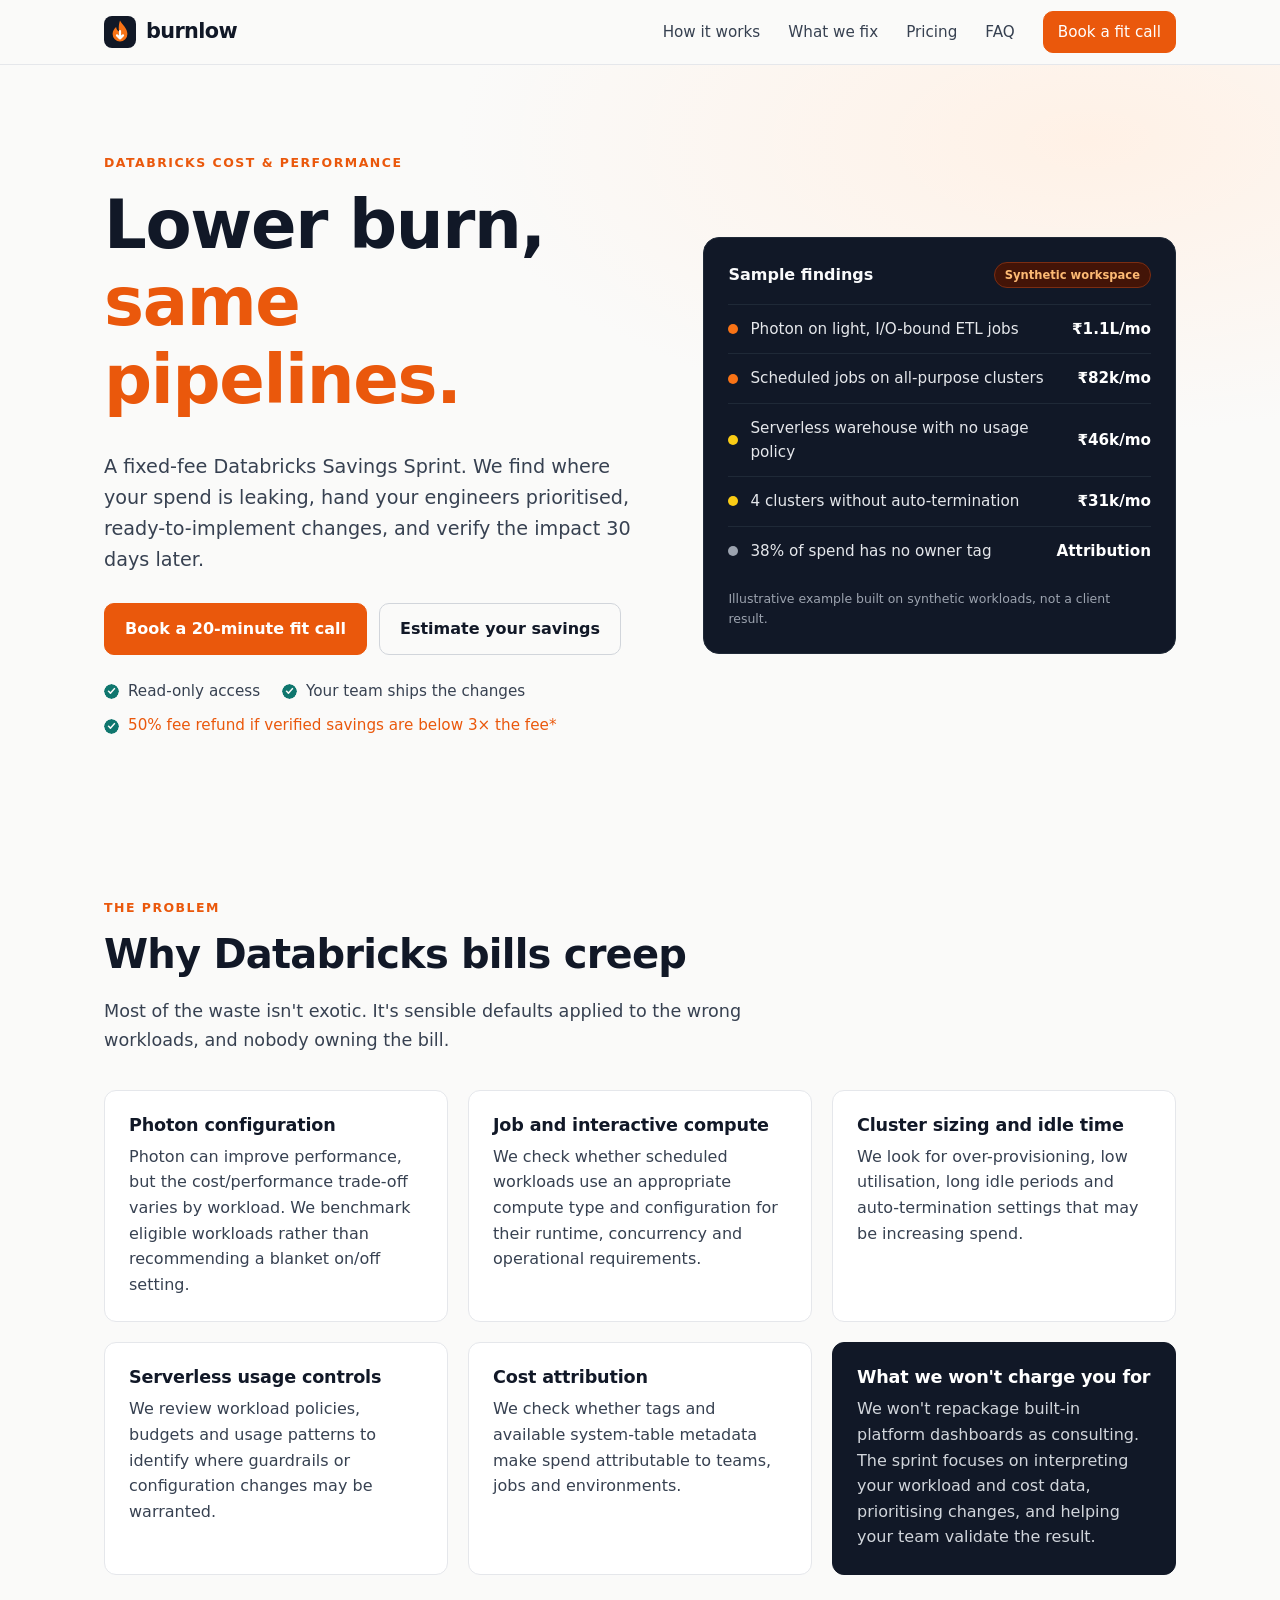
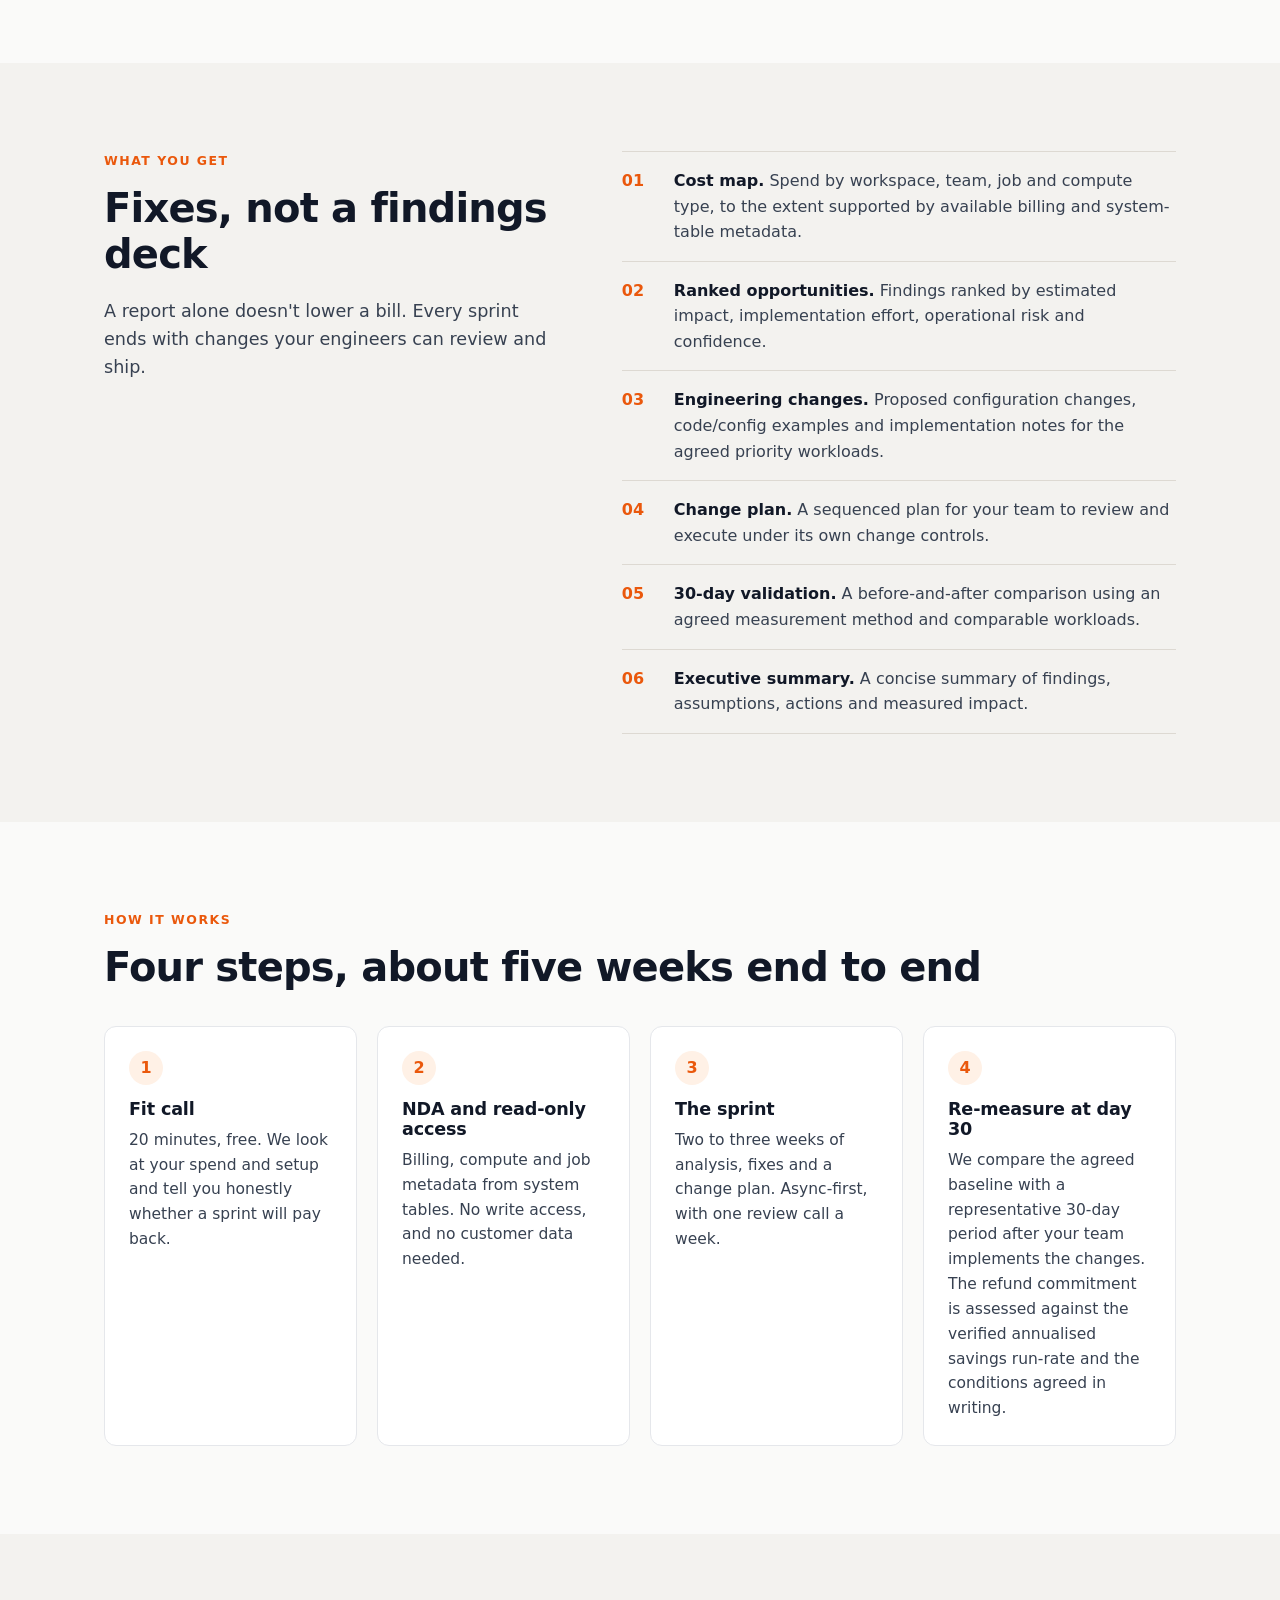
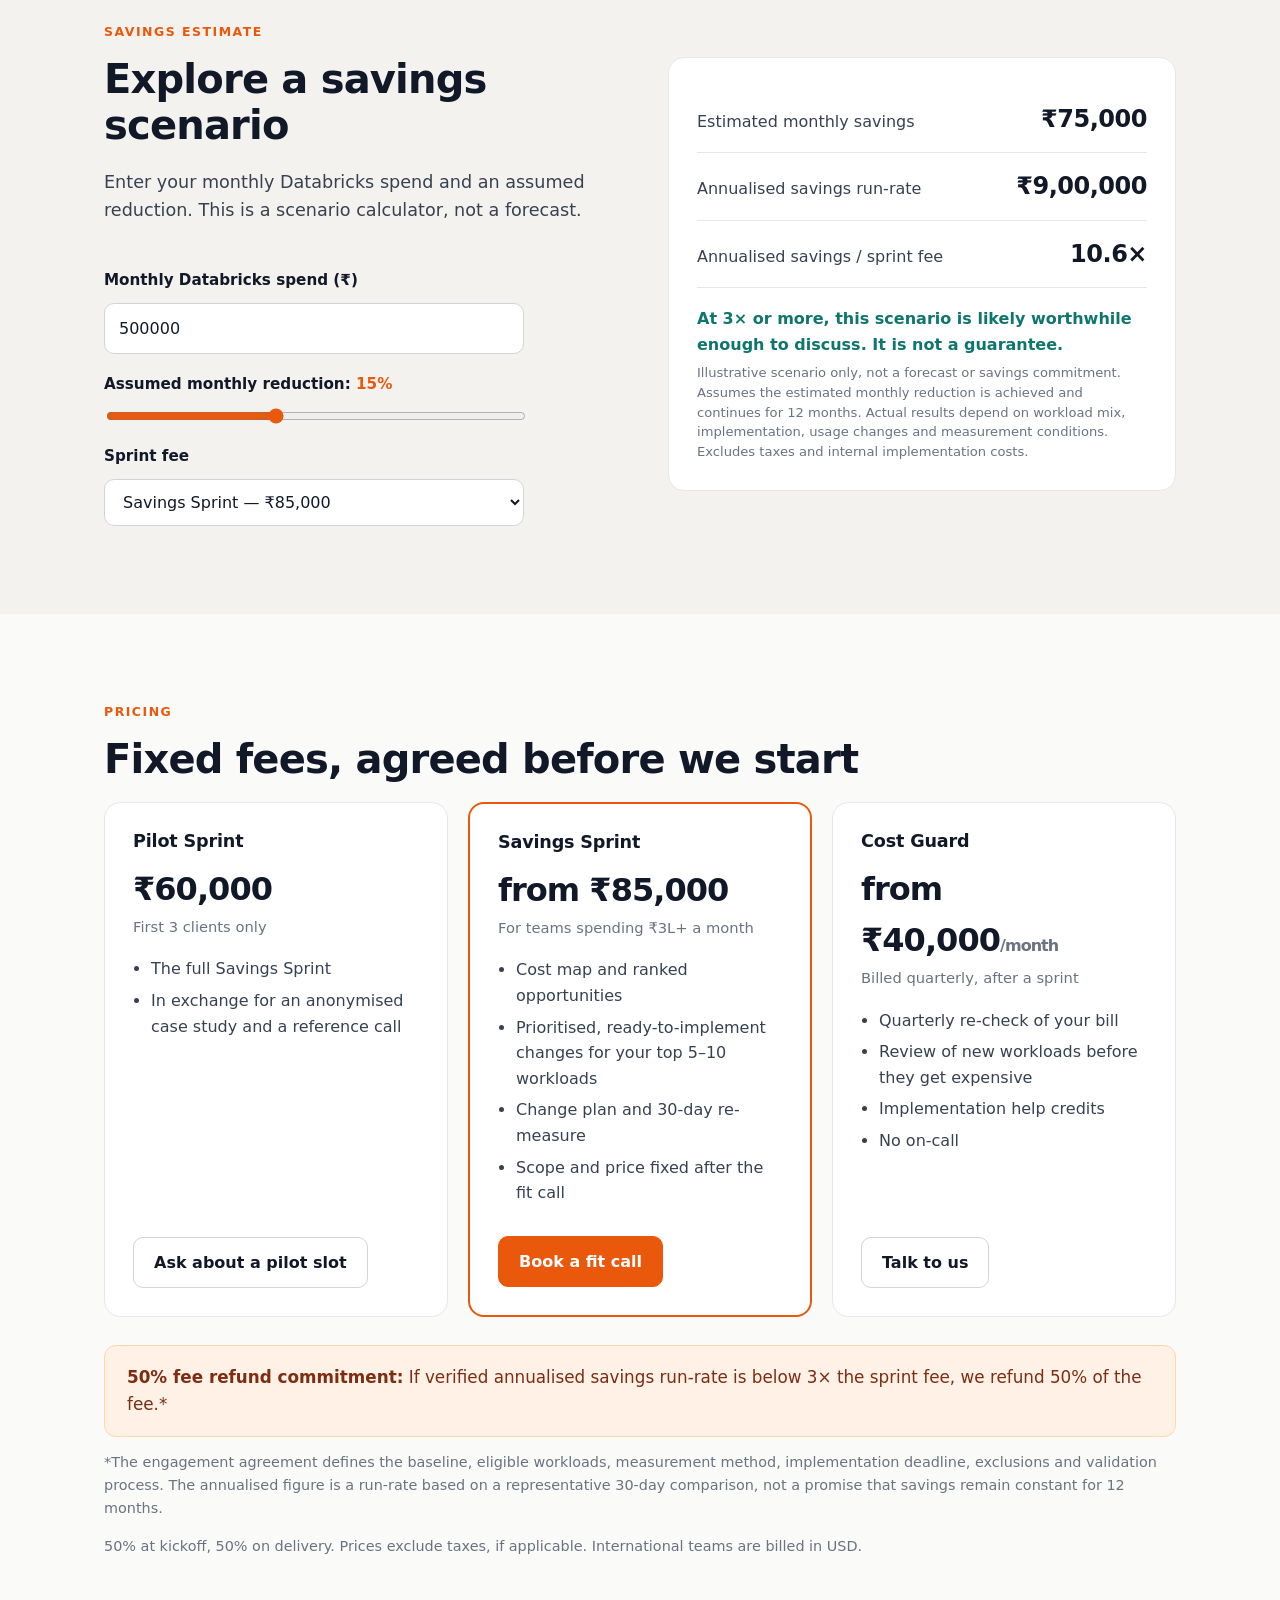
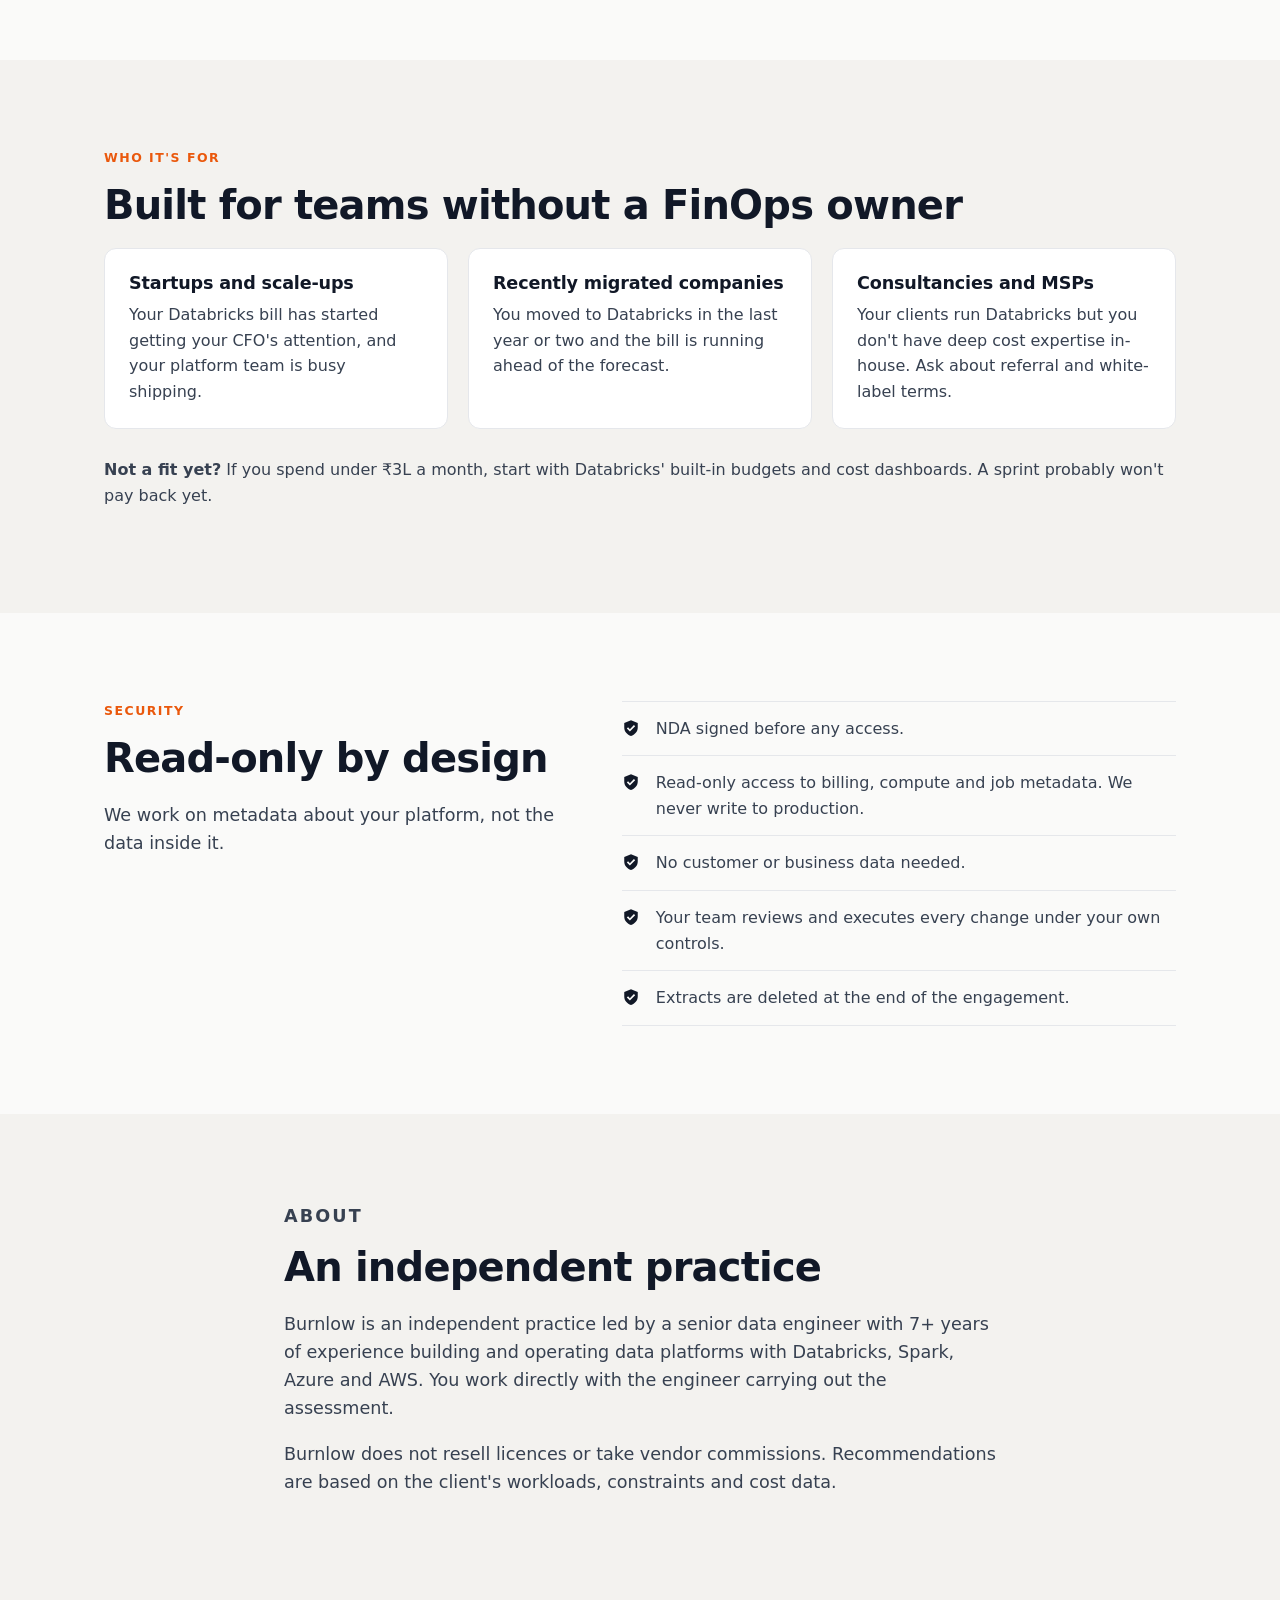
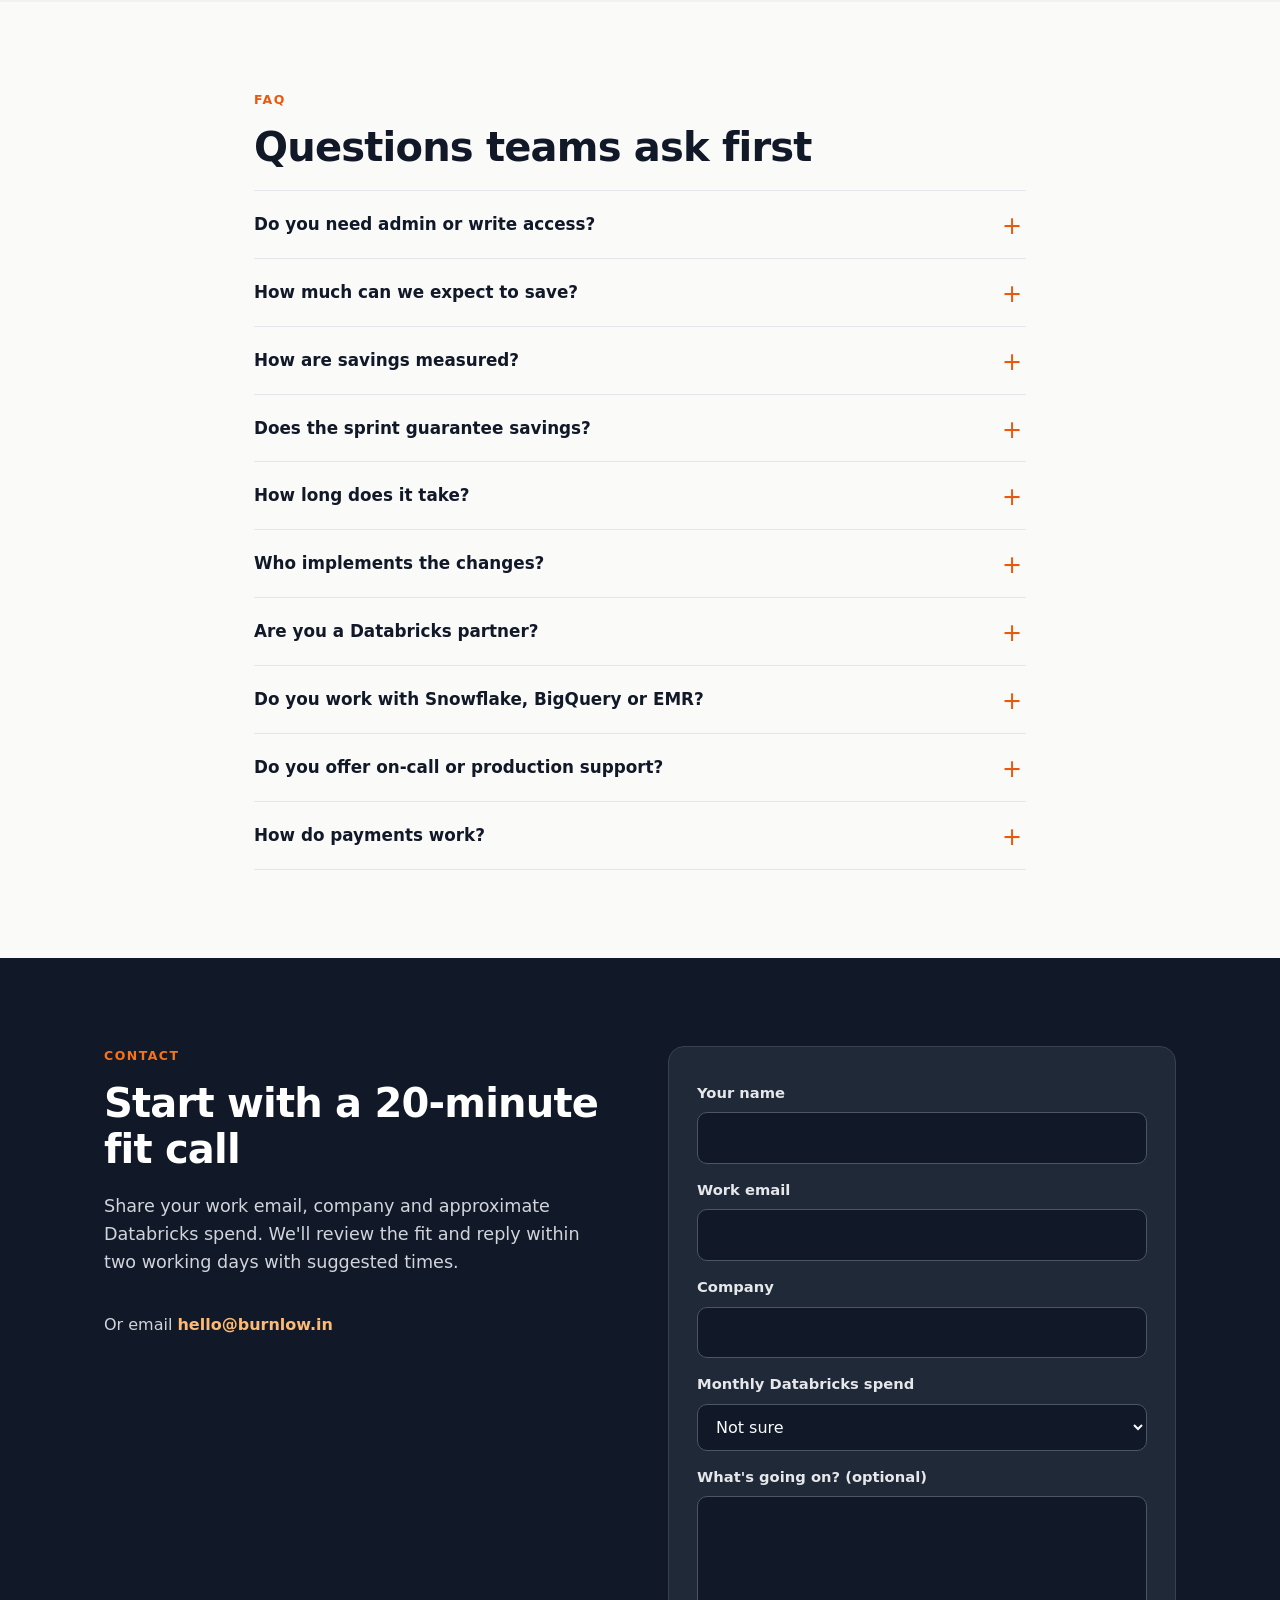
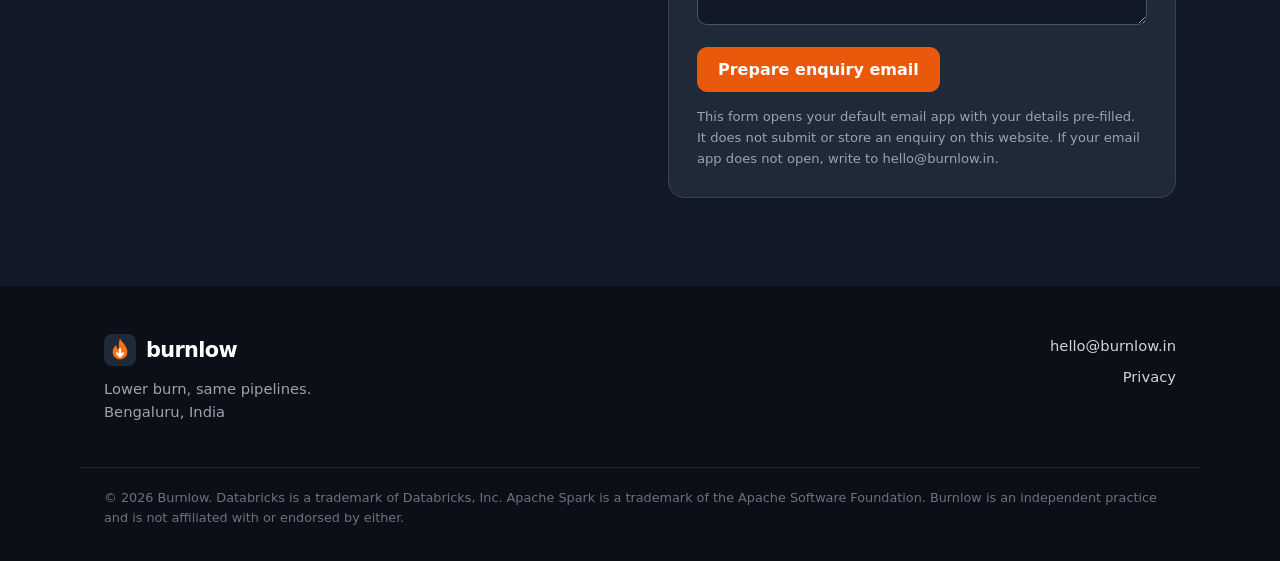
==== commit 8e65f552: "Fix privacy wording and canonical URL" ====
--- a/public/index.html
+++ b/public/index.html
@@ -394,7 +394,7 @@
       </div>
       <div class="footer-links">
         <a href="mailto:hello@burnlow.in">hello@burnlow.in</a>
-        <a href="privacy.html">Privacy</a>
+        <a href="/privacy">Privacy</a>
       </div>
     </div>
     <div class="wrap footer-legal">
--- a/public/assets/styles.css
+++ b/public/assets/styles.css
@@ -191,7 +191,9 @@
 /* Responsive */
 @media (max-width: 960px) {
   .hero-grid, .split, .calc, .contact { grid-template-columns: 1fr; gap: 40px; }
-  .grid-3, .pricing { grid-template-columns: 1fr 1fr; }
+  .grid-3 { grid-template-columns: 1fr 1fr; }
+  .pricing { grid-template-columns: repeat(3, minmax(0, 1fr)); gap: 12px; }
+  .price-card { padding: 20px; }
   .steps { grid-template-columns: 1fr 1fr; }
   .hero { padding: 56px 0 56px; }
 }
